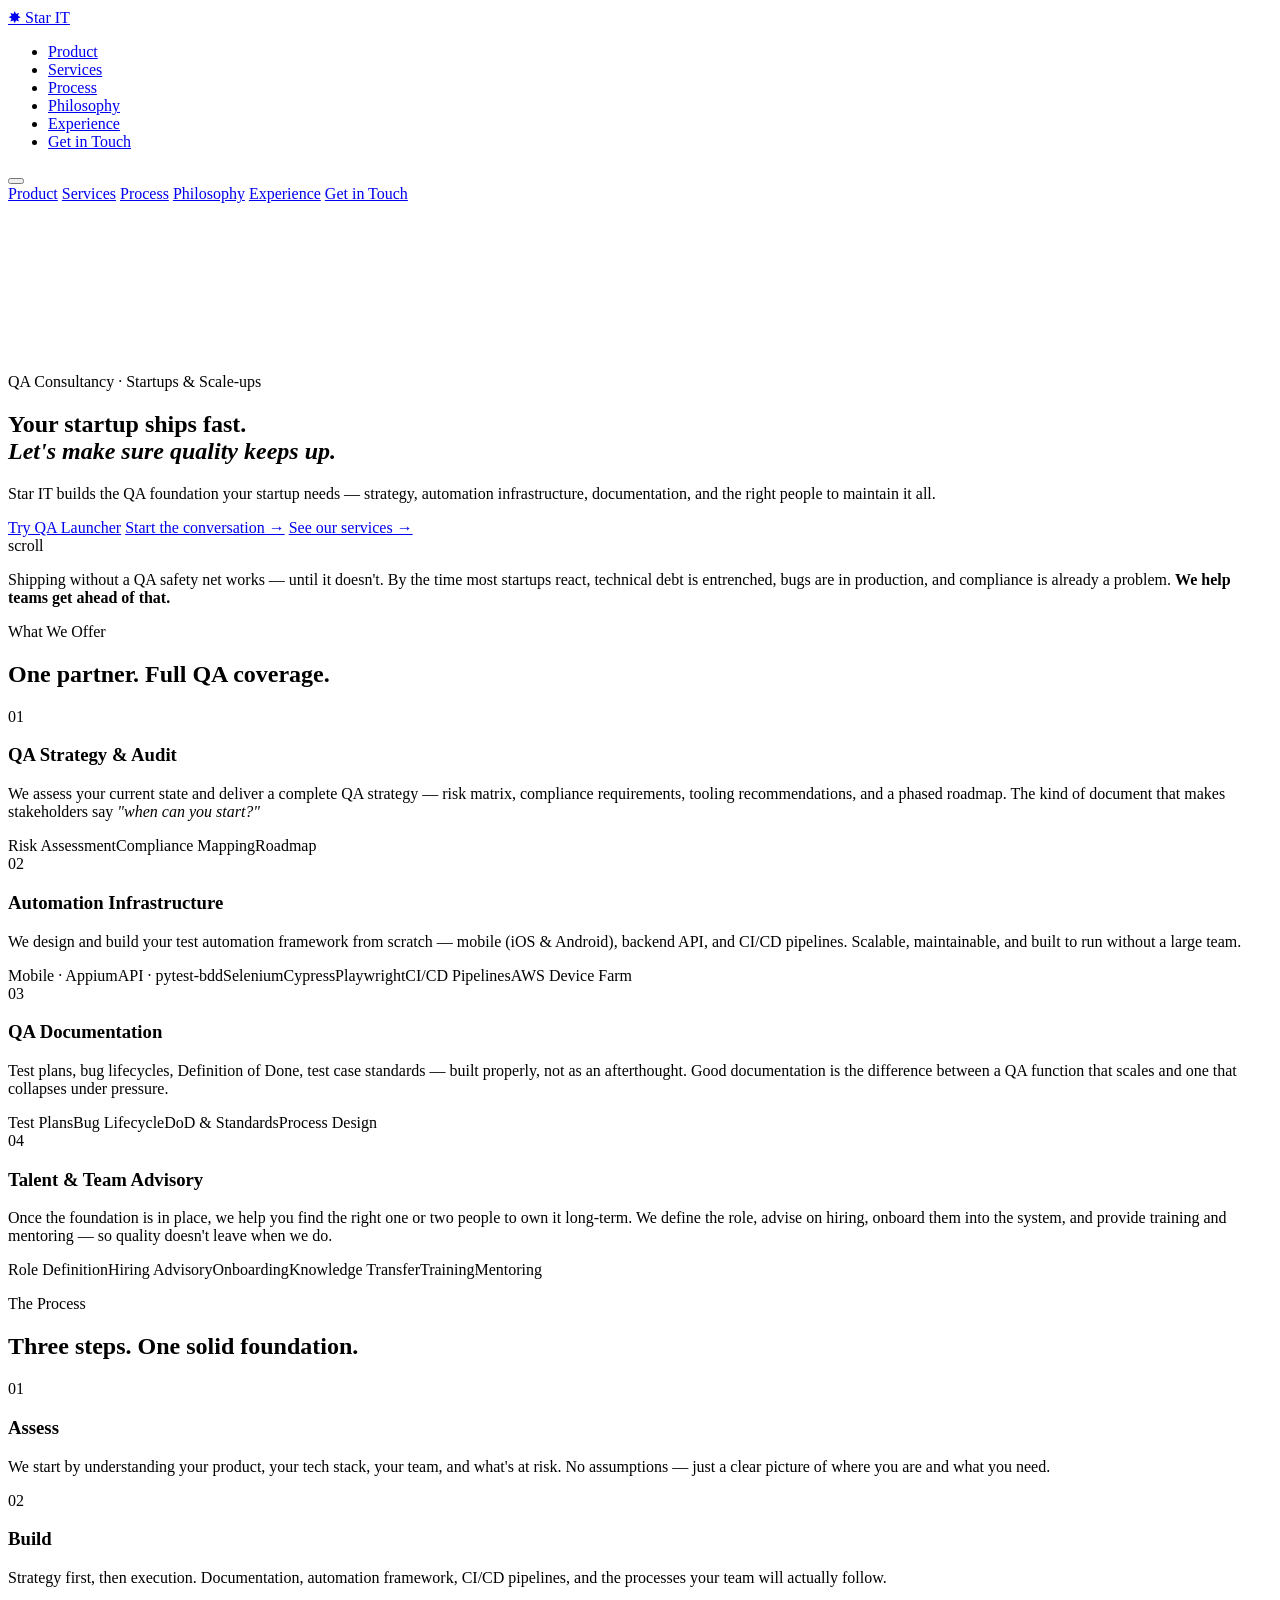
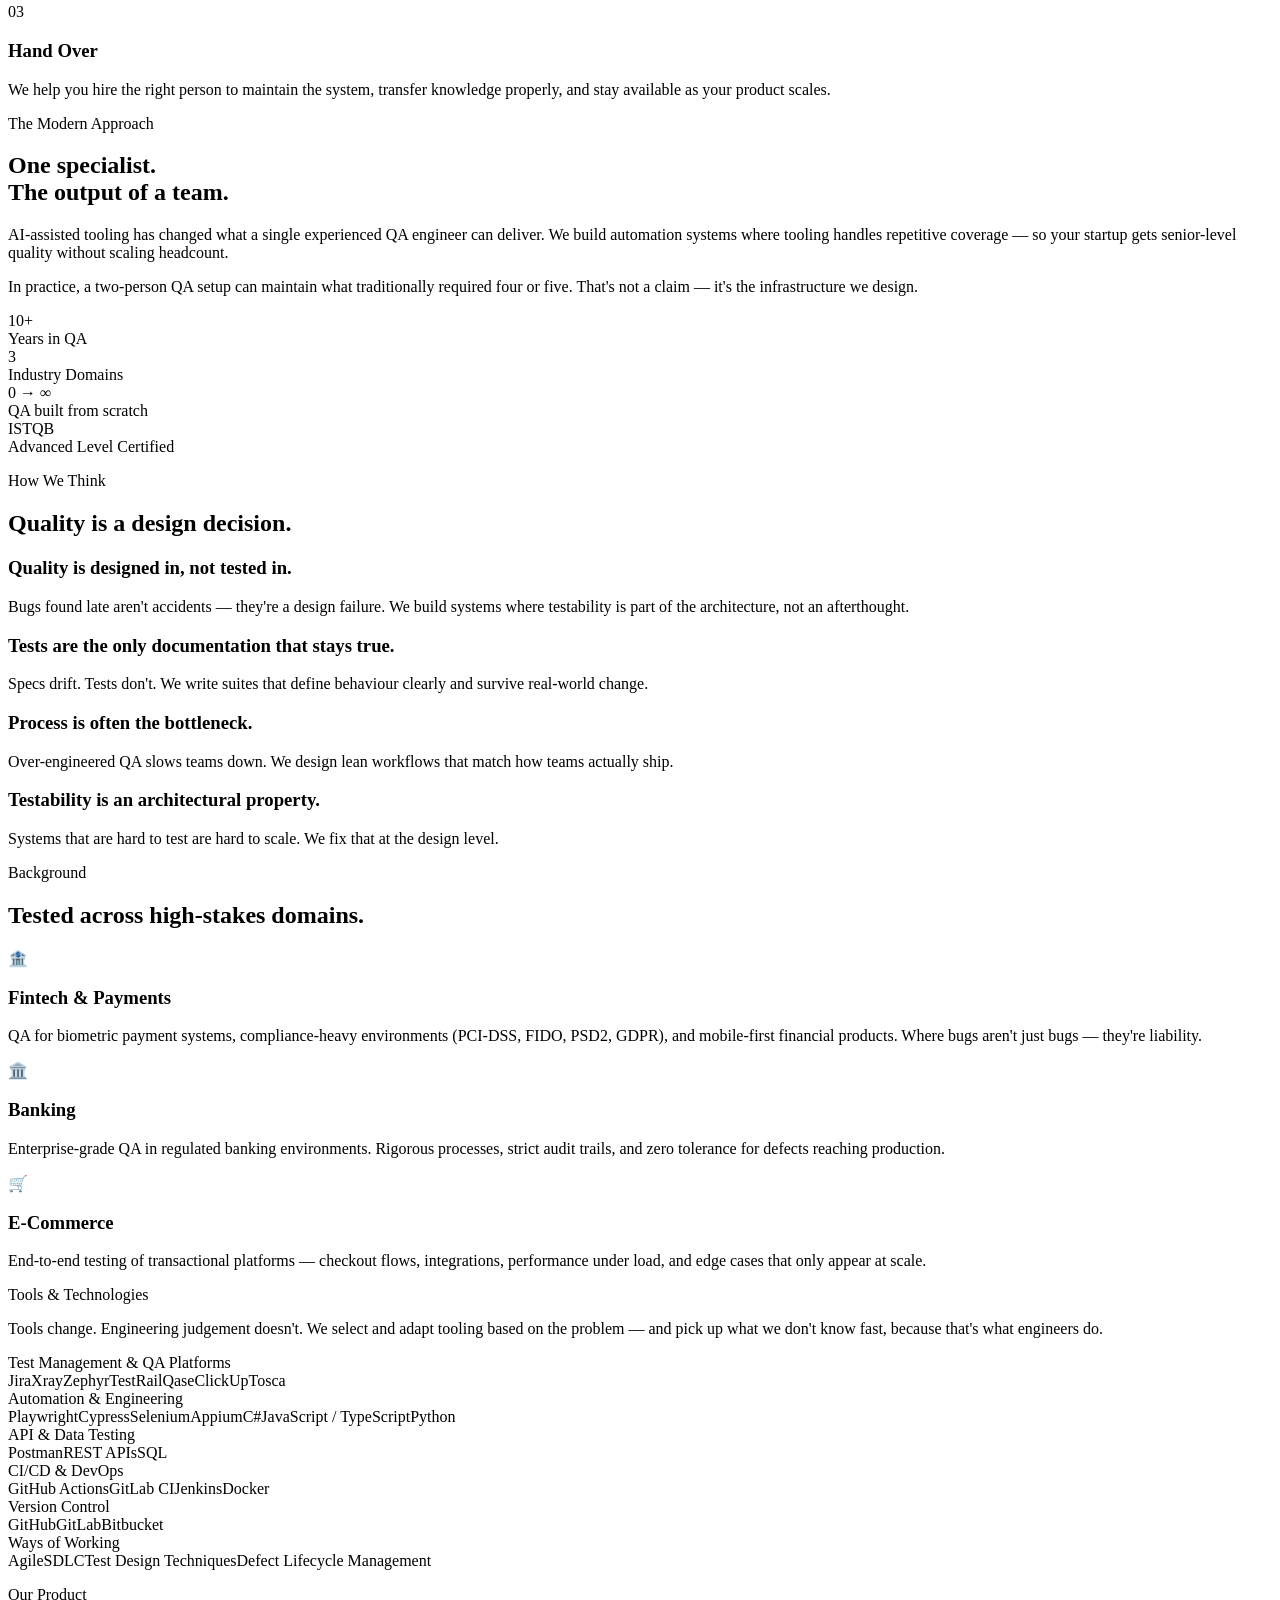
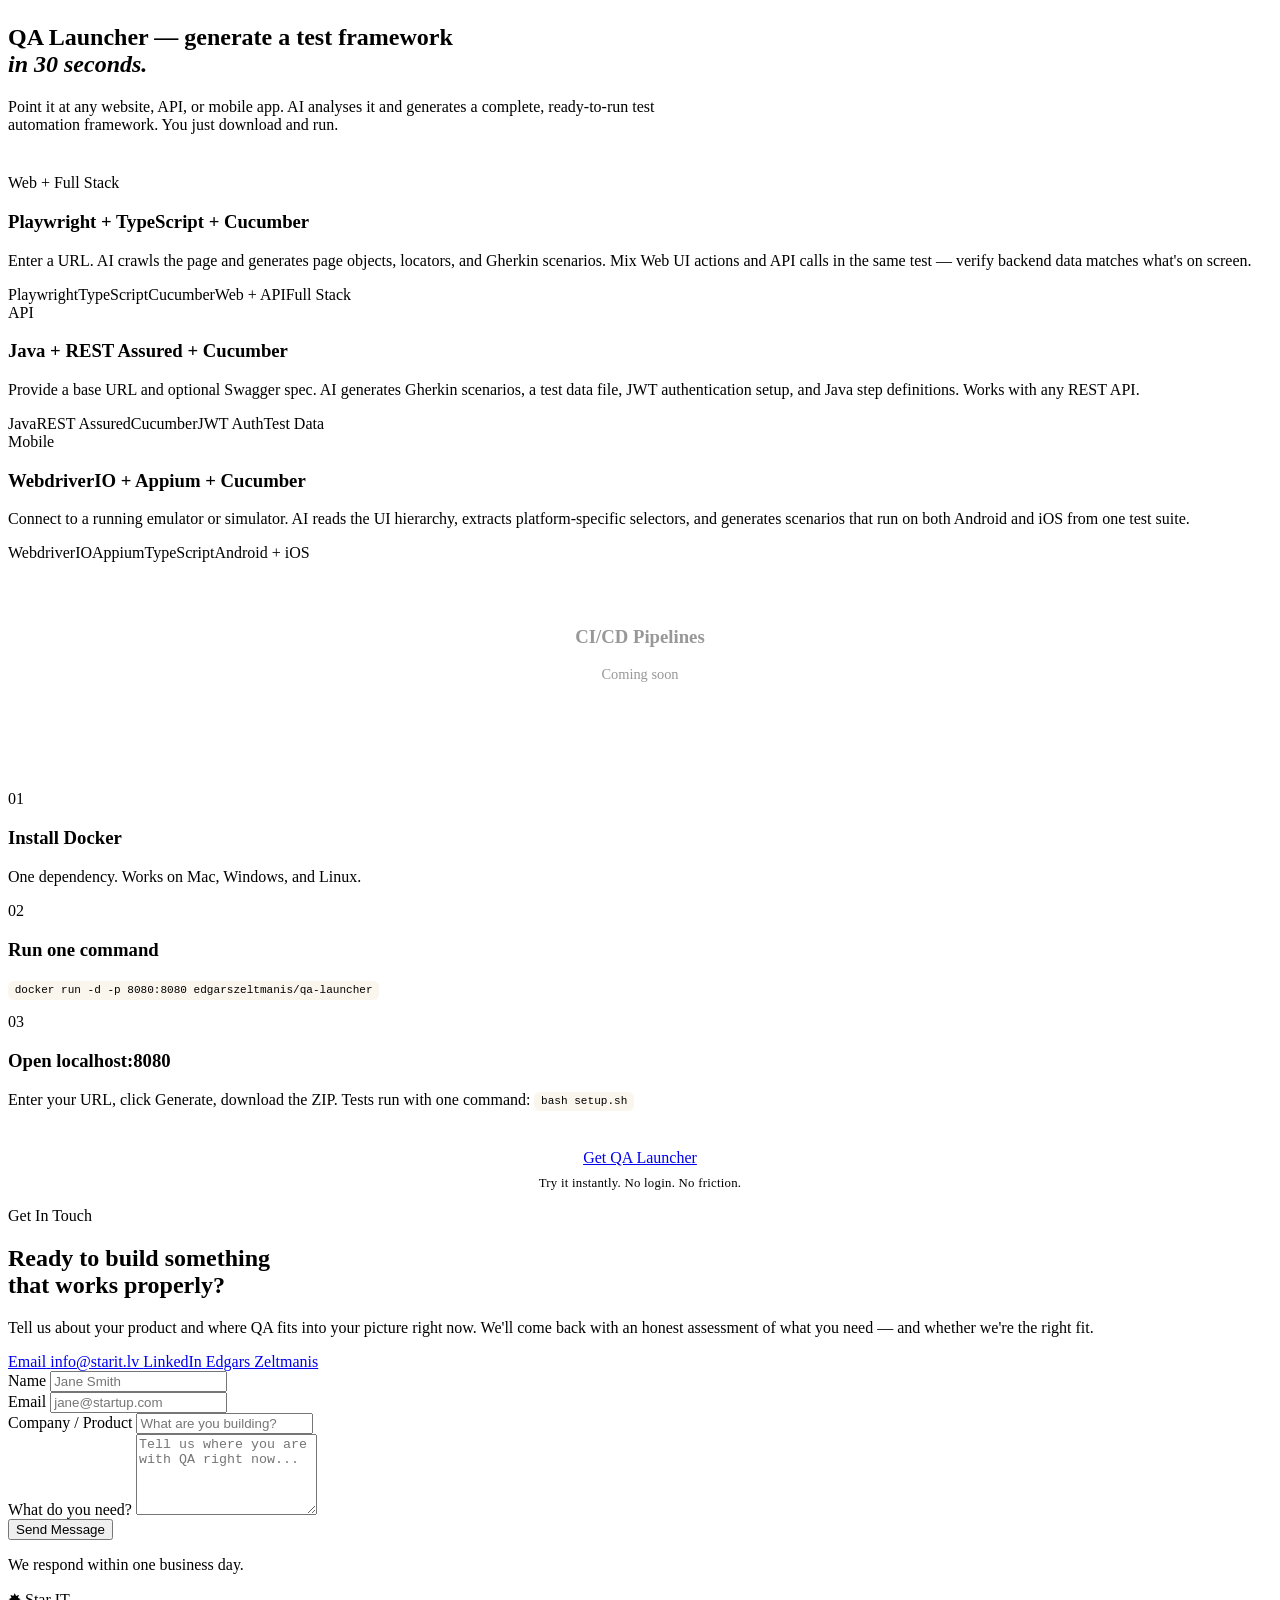
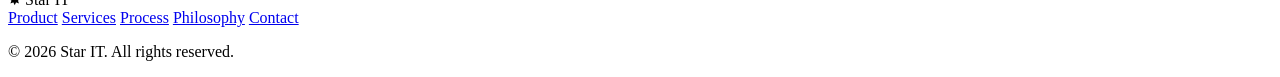
==== StarIt Web/index.html @ e9d4c855 "Revert "Add Google Analytics tracking to main site and launcher page" This reverts commit aff502e1b2" ====
<!DOCTYPE html>
<html lang="en">
<head>
    <meta charset="UTF-8">
    <meta name="viewport" content="width=device-width, initial-scale=1.0">
    <title>Star IT — QA Consultancy for Startups</title>
    <meta name="description" content="Star IT helps startups ship reliable software through expert QA consulting. Bug-free releases, faster cycles, no full-time hire needed.">
    <meta name="robots" content="index, follow">
    <link rel="canonical" href="https://starit.lv/">

    <!-- Open Graph -->
    <meta property="og:title" content="Star IT — QA Consultancy for Startups">
    <meta property="og:description" content="Star IT helps startups ship reliable software through expert QA consulting. Bug-free releases, faster cycles, no full-time hire needed.">
    <meta property="og:url" content="https://starit.lv">
    <meta property="og:type" content="website">
    <meta property="og:site_name" content="Star IT">
    <link rel="stylesheet" href="style.css">
    <link rel="preconnect" href="https://fonts.googleapis.com">
    <link rel="preconnect" href="https://fonts.gstatic.com" crossorigin>
    <link href="https://fonts.googleapis.com/css2?family=Inter:wght@300;400;500;600&family=Playfair+Display:ital,wght@0,600;1,400&display=swap" rel="stylesheet">
</head>
<body>

    <!-- NAV -->
    <nav class="nav" id="nav">
        <div class="nav-inner">
            <a href="#" class="nav-logo"><span class="gold">✸</span> Star IT</a>
            <ul class="nav-links">
                <li><a href="#product">Product</a></li>
                <li><a href="#services">Services</a></li>
                <li><a href="#how">Process</a></li>
                <li><a href="#philosophy">Philosophy</a></li>
                <li><a href="#experience">Experience</a></li>
                <li><a href="#contact" class="nav-cta">Get in Touch</a></li>
            </ul>
            <button class="burger" id="burger" aria-label="Menu">
                <span></span><span></span><span></span>
            </button>
        </div>
        <div class="mobile-menu" id="mobileMenu">
            <a href="#product" class="mobile-link">Product</a>
            <a href="#services" class="mobile-link">Services</a>
            <a href="#how" class="mobile-link">Process</a>
            <a href="#philosophy" class="mobile-link">Philosophy</a>
            <a href="#experience" class="mobile-link">Experience</a>
            <a href="#contact" class="mobile-link mobile-cta">Get in Touch</a>
        </div>
    </nav>

    <!-- HERO -->
    <section class="hero" id="hero">
        <canvas id="starCanvas"></canvas>
        <div class="hero-inner">
            <p class="eyebrow reveal">QA Consultancy · Startups &amp; Scale-ups</p>
            <h1 class="reveal reveal-d1">
                Your startup ships fast.<br>
                <em>Let's make sure quality keeps up.</em>
            </h1>
            <p class="hero-sub reveal reveal-d2">
                Star IT builds the QA foundation your startup needs — strategy, automation infrastructure, documentation, and the right people to maintain it all.
            </p>
            <div class="hero-actions reveal reveal-d3">
                <a href="#product" class="btn-primary">Try QA Launcher</a>
                <a href="#contact" class="btn-text">Start the conversation →</a>
                <a href="#services" class="btn-text">See our services →</a>
            </div>
        </div>
        <div class="scroll-hint">
            <div class="scroll-bar"><div class="scroll-fill"></div></div>
            <span>scroll</span>
        </div>
    </section>

    <!-- PROBLEM BAND -->
    <div class="problem-band">
        <div class="container">
            <p class="reveal">Shipping without a QA safety net works — until it doesn't. By the time most startups react, technical debt is entrenched, bugs are in production, and compliance is already a problem. <strong>We help teams get ahead of that.</strong></p>
        </div>
    </div>

    <!-- SERVICES -->
    <section class="section" id="services">
        <div class="container">
            <p class="eyebrow reveal">What We Offer</p>
            <h2 class="reveal reveal-d1">One partner. Full QA coverage.</h2>
            <div class="cards">

                <div class="card reveal">
                    <span class="card-num">01</span>
                    <h3>QA Strategy &amp; Audit</h3>
                    <p>We assess your current state and deliver a complete QA strategy — risk matrix, compliance requirements, tooling recommendations, and a phased roadmap. The kind of document that makes stakeholders say <em>"when can you start?"</em></p>
                    <div class="tags">
                        <span>Risk Assessment</span><span>Compliance Mapping</span><span>Roadmap</span>
                    </div>
                </div>

                <div class="card reveal reveal-d1">
                    <span class="card-num">02</span>
                    <h3>Automation Infrastructure</h3>
                    <p>We design and build your test automation framework from scratch — mobile (iOS &amp; Android), backend API, and CI/CD pipelines. Scalable, maintainable, and built to run without a large team.</p>
                    <div class="tags">
                        <span>Mobile · Appium</span><span>API · pytest-bdd</span><span>Selenium</span><span>Cypress</span><span>Playwright</span><span>CI/CD Pipelines</span><span>AWS Device Farm</span>
                    </div>
                </div>

                <div class="card reveal reveal-d2">
                    <span class="card-num">03</span>
                    <h3>QA Documentation</h3>
                    <p>Test plans, bug lifecycles, Definition of Done, test case standards — built properly, not as an afterthought. Good documentation is the difference between a QA function that scales and one that collapses under pressure.</p>
                    <div class="tags">
                        <span>Test Plans</span><span>Bug Lifecycle</span><span>DoD &amp; Standards</span><span>Process Design</span>
                    </div>
                </div>

                <div class="card reveal reveal-d3">
                    <span class="card-num">04</span>
                    <h3>Talent &amp; Team Advisory</h3>
                    <p>Once the foundation is in place, we help you find the right one or two people to own it long-term. We define the role, advise on hiring, onboard them into the system, and provide training and mentoring — so quality doesn't leave when we do.</p>
                    <div class="tags">
                        <span>Role Definition</span><span>Hiring Advisory</span><span>Onboarding</span><span>Knowledge Transfer</span><span>Training</span><span>Mentoring</span>
                    </div>
                </div>

            </div>
        </div>
    </section>

    <!-- HOW IT WORKS -->
    <section class="section section-alt" id="how">
        <div class="container">
            <p class="eyebrow reveal">The Process</p>
            <h2 class="reveal reveal-d1">Three steps. One solid foundation.</h2>
            <div class="steps">
                <div class="step reveal">
                    <div class="step-num">01</div>
                    <h3>Assess</h3>
                    <p>We start by understanding your product, your tech stack, your team, and what's at risk. No assumptions — just a clear picture of where you are and what you need.</p>
                </div>
                <div class="step-line"></div>
                <div class="step reveal reveal-d1">
                    <div class="step-num">02</div>
                    <h3>Build</h3>
                    <p>Strategy first, then execution. Documentation, automation framework, CI/CD pipelines, and the processes your team will actually follow.</p>
                </div>
                <div class="step-line"></div>
                <div class="step reveal reveal-d2">
                    <div class="step-num">03</div>
                    <h3>Hand Over</h3>
                    <p>We help you hire the right person to maintain the system, transfer knowledge properly, and stay available as your product scales.</p>
                </div>
            </div>
        </div>
    </section>

    <!-- EFFICIENCY -->
    <section class="section" id="efficiency">
        <div class="container">
            <div class="two-col">
                <div class="col-text">
                    <p class="eyebrow reveal">The Modern Approach</p>
                    <h2 class="reveal reveal-d1">One specialist.<br>The output of a team.</h2>
                    <p class="reveal reveal-d2">AI-assisted tooling has changed what a single experienced QA engineer can deliver. We build automation systems where tooling handles repetitive coverage — so your startup gets senior-level quality without scaling headcount.</p>
                    <p class="reveal reveal-d3">In practice, a two-person QA setup can maintain what traditionally required four or five. That's not a claim — it's the infrastructure we design.</p>
                </div>
                <div class="stats reveal reveal-d1">
                    <div class="stat">
                        <div class="stat-val">10+</div>
                        <div class="stat-lbl">Years in QA</div>
                    </div>
                    <div class="stat">
                        <div class="stat-val">3</div>
                        <div class="stat-lbl">Industry Domains</div>
                    </div>
                    <div class="stat">
                        <div class="stat-val">0 → ∞</div>
                        <div class="stat-lbl">QA built from scratch</div>
                    </div>
                    <div class="stat">
                        <div class="stat-val">ISTQB</div>
                        <div class="stat-lbl">Advanced Level Certified</div>
                    </div>
                </div>
            </div>
        </div>
    </section>

    <!-- PHILOSOPHY -->
    <section class="section section-alt" id="philosophy">
        <div class="container">
            <p class="eyebrow reveal">How We Think</p>
            <h2 class="reveal reveal-d1">Quality is a design decision.</h2>
            <div class="phil-grid">
                <div class="phil-item reveal">
                    <div class="phil-bar"></div>
                    <h3>Quality is designed in, not tested in.</h3>
                    <p>Bugs found late aren't accidents — they're a design failure. We build systems where testability is part of the architecture, not an afterthought.</p>
                </div>
                <div class="phil-item reveal reveal-d1">
                    <div class="phil-bar"></div>
                    <h3>Tests are the only documentation that stays true.</h3>
                    <p>Specs drift. Tests don't. We write suites that define behaviour clearly and survive real-world change.</p>
                </div>
                <div class="phil-item reveal reveal-d2">
                    <div class="phil-bar"></div>
                    <h3>Process is often the bottleneck.</h3>
                    <p>Over-engineered QA slows teams down. We design lean workflows that match how teams actually ship.</p>
                </div>
                <div class="phil-item reveal reveal-d3">
                    <div class="phil-bar"></div>
                    <h3>Testability is an architectural property.</h3>
                    <p>Systems that are hard to test are hard to scale. We fix that at the design level.</p>
                </div>
            </div>
        </div>
    </section>

    <!-- EXPERIENCE -->
    <section class="section" id="experience">
        <div class="container">
            <p class="eyebrow reveal">Background</p>
            <h2 class="reveal reveal-d1">Tested across high-stakes domains.</h2>
            <div class="exp-row">
                <div class="exp-item reveal">
                    <div class="exp-icon">🏦</div>
                    <h3>Fintech &amp; Payments</h3>
                    <p>QA for biometric payment systems, compliance-heavy environments (PCI-DSS, FIDO, PSD2, GDPR), and mobile-first financial products. Where bugs aren't just bugs — they're liability.</p>
                </div>
                <div class="exp-div"></div>
                <div class="exp-item reveal reveal-d1">
                    <div class="exp-icon">🏛️</div>
                    <h3>Banking</h3>
                    <p>Enterprise-grade QA in regulated banking environments. Rigorous processes, strict audit trails, and zero tolerance for defects reaching production.</p>
                </div>
                <div class="exp-div"></div>
                <div class="exp-item reveal reveal-d2">
                    <div class="exp-icon">🛒</div>
                    <h3>E-Commerce</h3>
                    <p>End-to-end testing of transactional platforms — checkout flows, integrations, performance under load, and edge cases that only appear at scale.</p>
                </div>
            </div>

            <div class="tech-block reveal">
                <p class="tech-label">Tools &amp; Technologies</p>
                <p class="tech-note">Tools change. Engineering judgement doesn't. We select and adapt tooling based on the problem — and pick up what we don't know fast, because that's what engineers do.</p>
                <div class="tech-categories">
                    <div class="tech-cat">
                        <span class="tech-cat-label">Test Management &amp; QA Platforms</span>
                        <div class="tech-tags">
                            <span>Jira</span><span>Xray</span><span>Zephyr</span><span>TestRail</span><span>Qase</span><span>ClickUp</span><span>Tosca</span>
                        </div>
                    </div>
                    <div class="tech-cat">
                        <span class="tech-cat-label">Automation &amp; Engineering</span>
                        <div class="tech-tags">
                            <span>Playwright</span><span>Cypress</span><span>Selenium</span><span>Appium</span><span>C#</span><span>JavaScript / TypeScript</span><span>Python</span>
                        </div>
                    </div>
                    <div class="tech-cat">
                        <span class="tech-cat-label">API &amp; Data Testing</span>
                        <div class="tech-tags">
                            <span>Postman</span><span>REST APIs</span><span>SQL</span>
                        </div>
                    </div>
                    <div class="tech-cat">
                        <span class="tech-cat-label">CI/CD &amp; DevOps</span>
                        <div class="tech-tags">
                            <span>GitHub Actions</span><span>GitLab CI</span><span>Jenkins</span><span>Docker</span>
                        </div>
                    </div>
                    <div class="tech-cat">
                        <span class="tech-cat-label">Version Control</span>
                        <div class="tech-tags">
                            <span>GitHub</span><span>GitLab</span><span>Bitbucket</span>
                        </div>
                    </div>
                    <div class="tech-cat">
                        <span class="tech-cat-label">Ways of Working</span>
                        <div class="tech-tags">
                            <span>Agile</span><span>SDLC</span><span>Test Design Techniques</span><span>Defect Lifecycle Management</span>
                        </div>
                    </div>
                </div>
            </div>
        </div>
    </section>

    <!-- PRODUCT -->
    <section class="section" id="product">
        <div class="container">
            <p class="eyebrow reveal">Our Product</p>
            <h2 class="reveal reveal-d1">QA Launcher — generate a test framework<br><em>in 30 seconds.</em></h2>
            <p class="hero-sub reveal reveal-d2" style="max-width:680px;margin-bottom:2.5rem">
                Point it at any website, API, or mobile app. AI analyses it and generates a complete, ready-to-run test automation framework. You just download and run.
            </p>

            <div class="cards">
                <div class="card reveal">
                    <span class="card-num">Web + Full Stack</span>
                    <h3>Playwright + TypeScript + Cucumber</h3>
                    <p>Enter a URL. AI crawls the page and generates page objects, locators, and Gherkin scenarios. Mix Web UI actions and API calls in the same test — verify backend data matches what's on screen.</p>
                    <div class="tags">
                        <span>Playwright</span><span>TypeScript</span><span>Cucumber</span><span>Web + API</span><span>Full Stack</span>
                    </div>
                </div>

                <div class="card reveal reveal-d1">
                    <span class="card-num">API</span>
                    <h3>Java + REST Assured + Cucumber</h3>
                    <p>Provide a base URL and optional Swagger spec. AI generates Gherkin scenarios, a test data file, JWT authentication setup, and Java step definitions. Works with any REST API.</p>
                    <div class="tags">
                        <span>Java</span><span>REST Assured</span><span>Cucumber</span><span>JWT Auth</span><span>Test Data</span>
                    </div>
                </div>

                <div class="card reveal reveal-d2">
                    <span class="card-num">Mobile</span>
                    <h3>WebdriverIO + Appium + Cucumber</h3>
                    <p>Connect to a running emulator or simulator. AI reads the UI hierarchy, extracts platform-specific selectors, and generates scenarios that run on both Android and iOS from one test suite.</p>
                    <div class="tags">
                        <span>WebdriverIO</span><span>Appium</span><span>TypeScript</span><span>Android + iOS</span>
                    </div>
                </div>

                <div class="card reveal reveal-d3" style="opacity:0.4;display:flex;align-items:center;justify-content:center;min-height:180px">
                    <div style="text-align:center">
                        <h3>CI/CD Pipelines</h3>
                        <p style="color:var(--muted);font-size:0.9em;margin-top:0.5rem">Coming soon</p>
                    </div>
                </div>
            </div>

            <div class="steps" style="margin-top:3rem">
                <div class="step reveal">
                    <div class="step-num">01</div>
                    <h3>Install Docker</h3>
                    <p>One dependency. Works on Mac, Windows, and Linux.</p>
                </div>
                <div class="step-line"></div>
                <div class="step reveal reveal-d1">
                    <div class="step-num">02</div>
                    <h3>Run one command</h3>
                    <p><code style="background:rgba(201,168,76,0.1);padding:0.3em 0.6em;border-radius:6px;font-size:0.85em">docker run -d -p 8080:8080 edgarszeltmanis/qa-launcher</code></p>
                </div>
                <div class="step-line"></div>
                <div class="step reveal reveal-d2">
                    <div class="step-num">03</div>
                    <h3>Open localhost:8080</h3>
                    <p>Enter your URL, click Generate, download the ZIP. Tests run with one command: <code style="background:rgba(201,168,76,0.1);padding:0.3em 0.6em;border-radius:6px;font-size:0.85em">bash setup.sh</code></p>
                </div>
            </div>

            <div class="reveal" style="text-align:center;margin-top:2.5rem">
                <a href="launcher.html" class="btn-primary">Get QA Launcher</a>
                <p style="margin-top:0.6rem;font-size:0.8rem;color:var(--muted);letter-spacing:0.02em">Try it instantly. No login. No friction.</p>
            </div>
        </div>
    </section>

    <!-- CONTACT -->
    <section class="section section-alt" id="contact">
        <div class="container">
            <div class="two-col">
                <div class="col-text">
                    <p class="eyebrow reveal">Get In Touch</p>
                    <h2 class="reveal reveal-d1">Ready to build something<br>that works properly?</h2>
                    <p class="reveal reveal-d2">Tell us about your product and where QA fits into your picture right now. We'll come back with an honest assessment of what you need — and whether we're the right fit.</p>
                    <div class="contact-links reveal reveal-d3">
                        <a href="mailto:info@starit.lv" class="contact-link">
                            <span class="cl-label">Email</span>
                            <span class="cl-val">info@starit.lv</span>
                        </a>
                        <a href="https://www.linkedin.com/in/edgars-zeltmanis-9a613527/" target="_blank" class="contact-link">
                            <span class="cl-label">LinkedIn</span>
                            <span class="cl-val">Edgars Zeltmanis</span>
                        </a>
                    </div>
                </div>
                <div class="form-wrap reveal reveal-d1">
                    <form action="https://formspree.io/f/mjgpwlbe" method="POST">
                    <div class="form-row">
                        <div class="fg">
                            <label for="name">Name</label>
                            <input type="text" id="name" name="name" placeholder="Jane Smith" required>
                        </div>
                        <div class="fg">
                            <label for="email">Email</label>
                            <input type="email" id="email" name="email" placeholder="jane@startup.com" required>
                        </div>
                    </div>
                    <div class="fg">
                        <label for="company">Company / Product</label>
                        <input type="text" id="company" name="company" placeholder="What are you building?">
                    </div>
                    <div class="fg">
                        <label for="message">What do you need?</label>
                        <textarea id="message" name="message" rows="5" placeholder="Tell us where you are with QA right now..."></textarea>
                    </div>
                    <button type="submit" class="btn-primary">Send Message</button>
                    <p class="form-note">We respond within one business day.</p>
                    </form>
                </div>
            </div>
        </div>
    </section>

    <!-- FOOTER -->
    <footer class="footer">
        <div class="container">
            <div class="footer-inner">
                <div class="footer-logo"><span class="gold">✸</span> Star IT</div>
                <nav class="footer-nav">
                    <a href="#product">Product</a>
                    <a href="#services">Services</a>
                    <a href="#how">Process</a>
                    <a href="#philosophy">Philosophy</a>
                    <a href="#contact">Contact</a>
                </nav>
                <p class="footer-copy">© 2026 Star IT. All rights reserved.</p>
            </div>
        </div>
    </footer>

    <script src="script.js"></script>
</body>
</html>
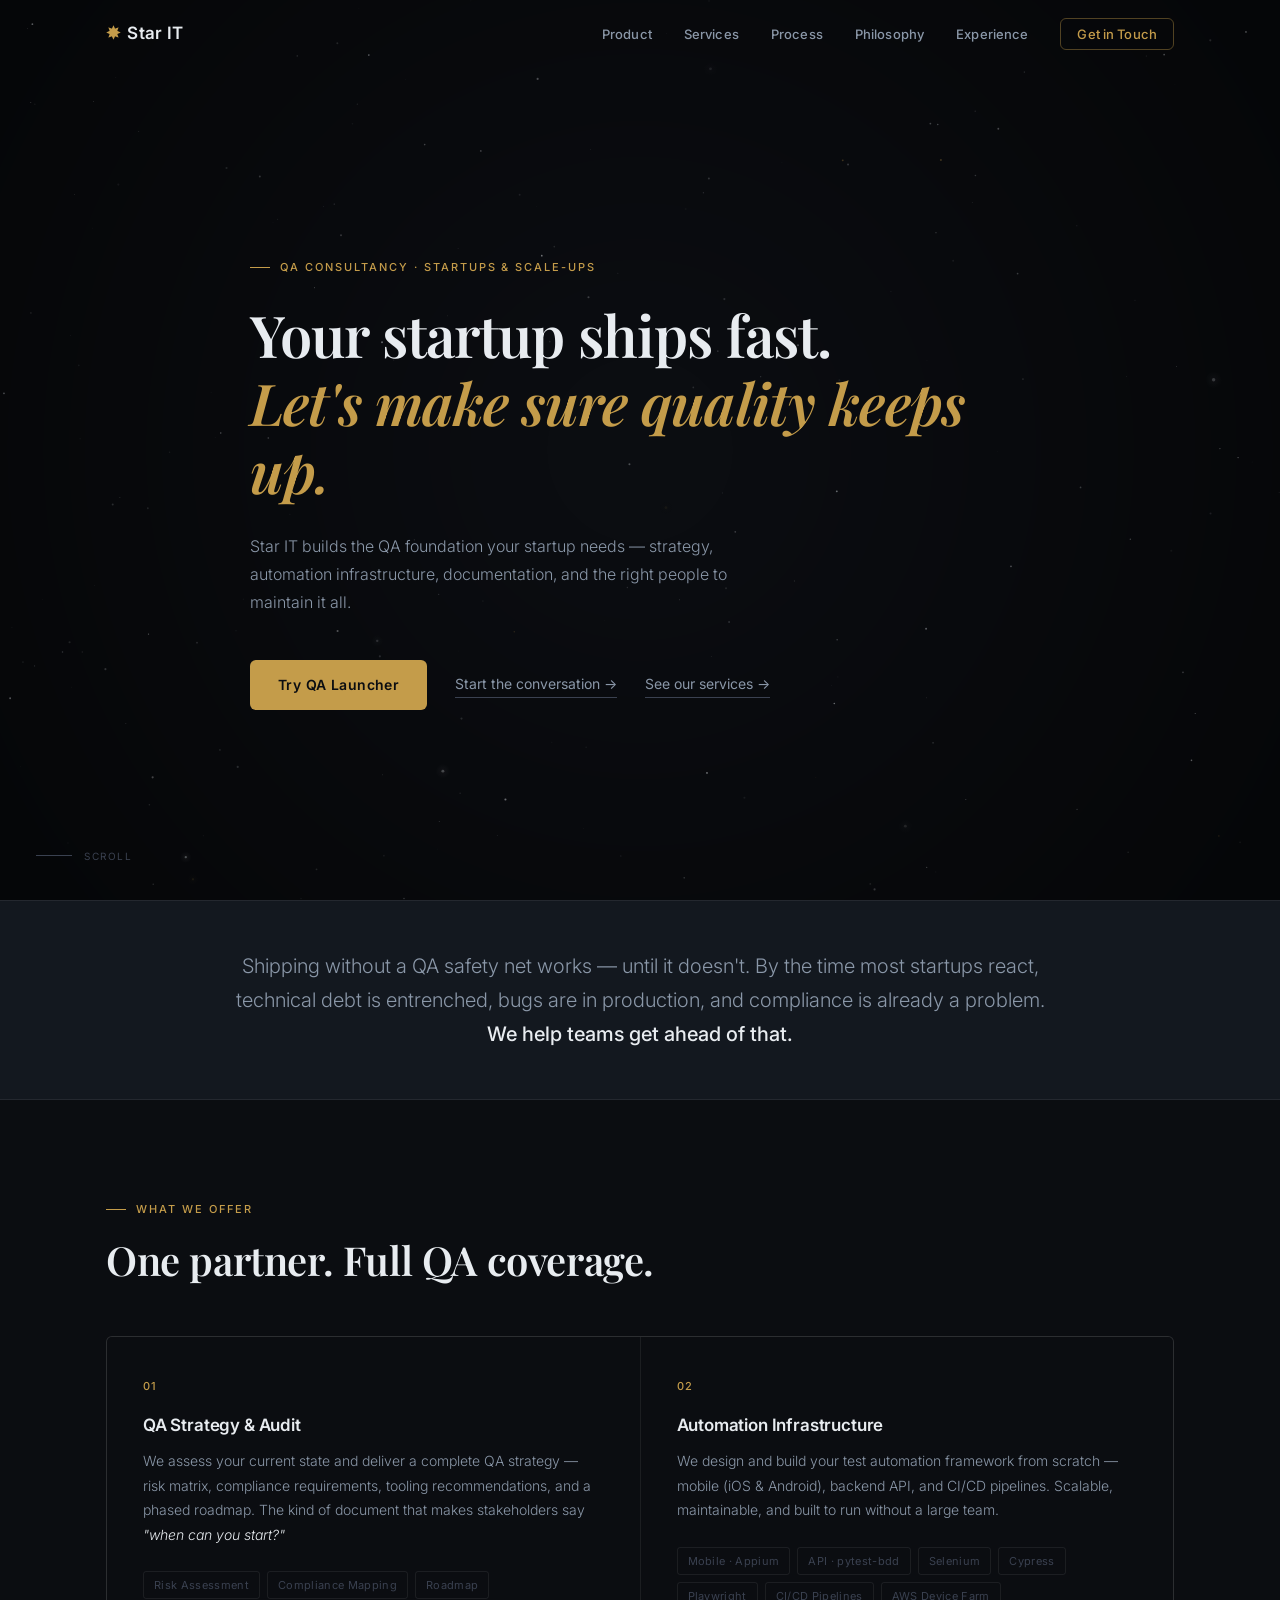
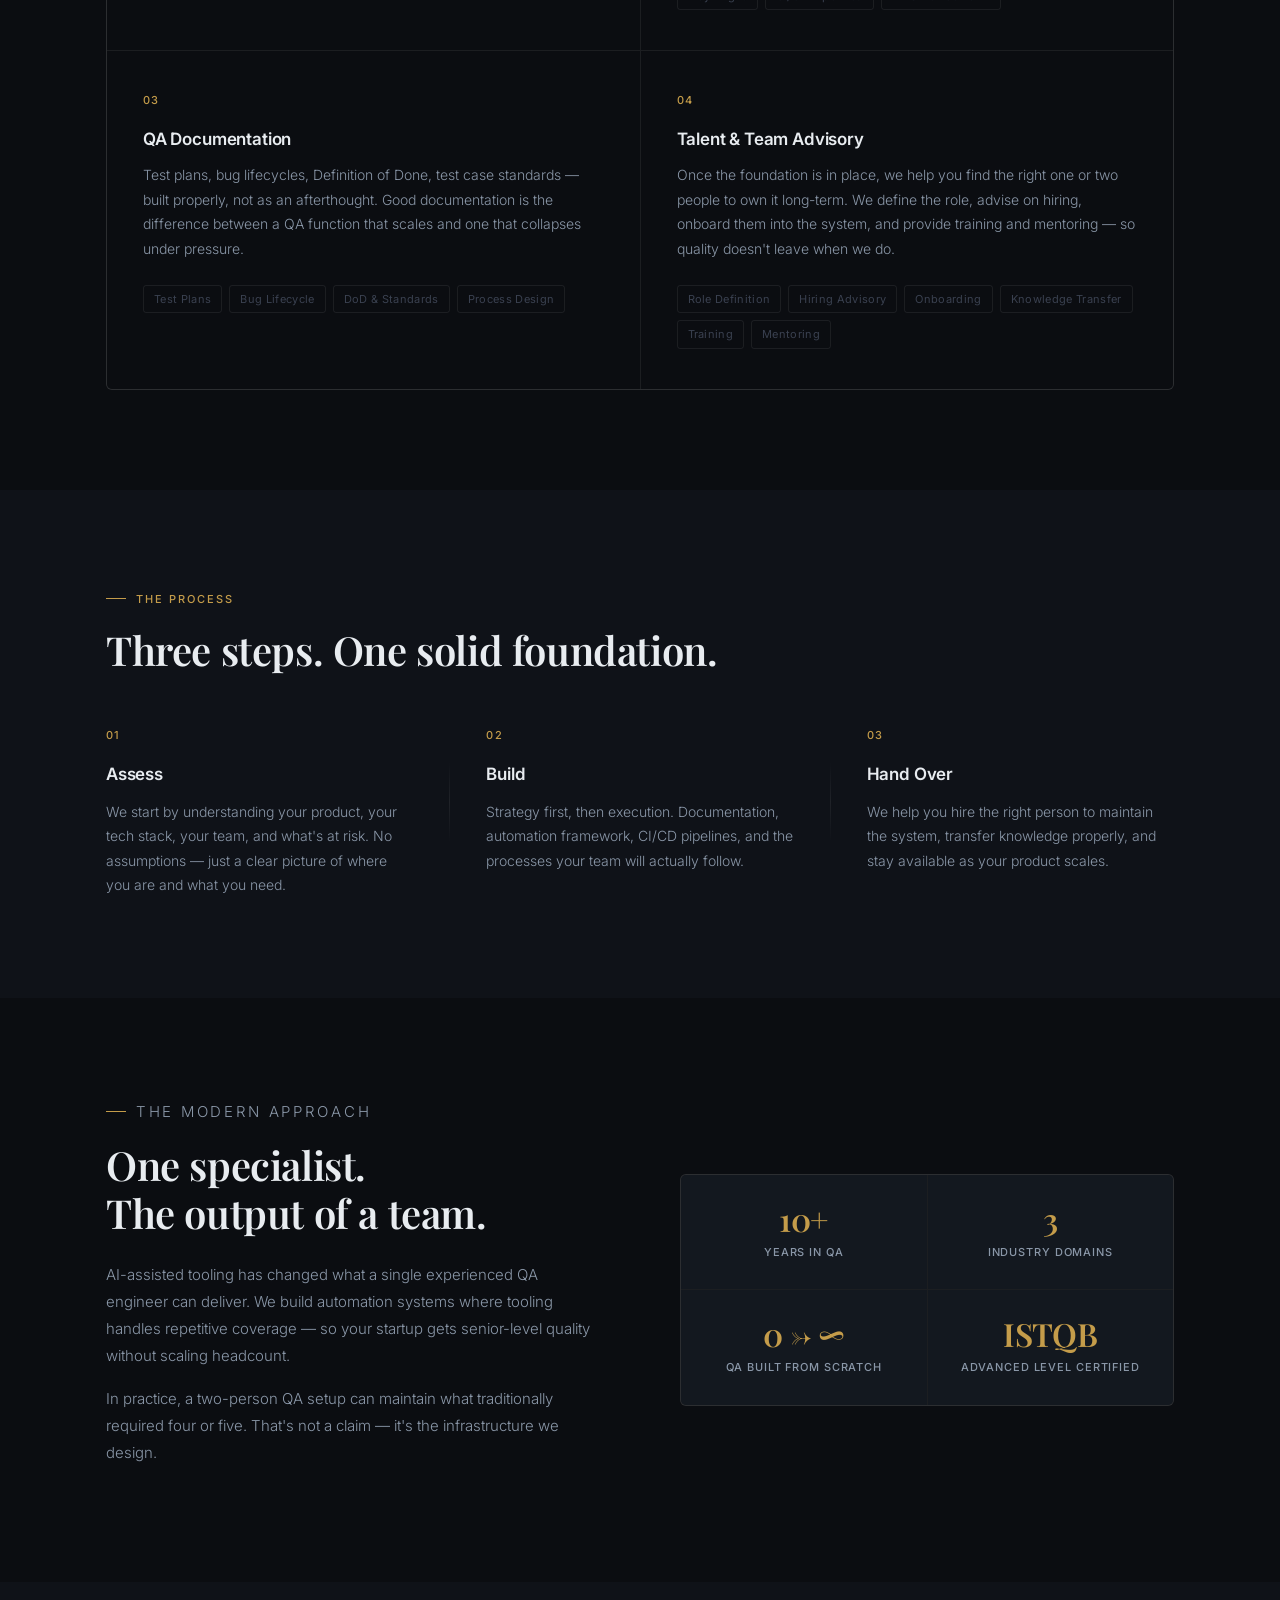
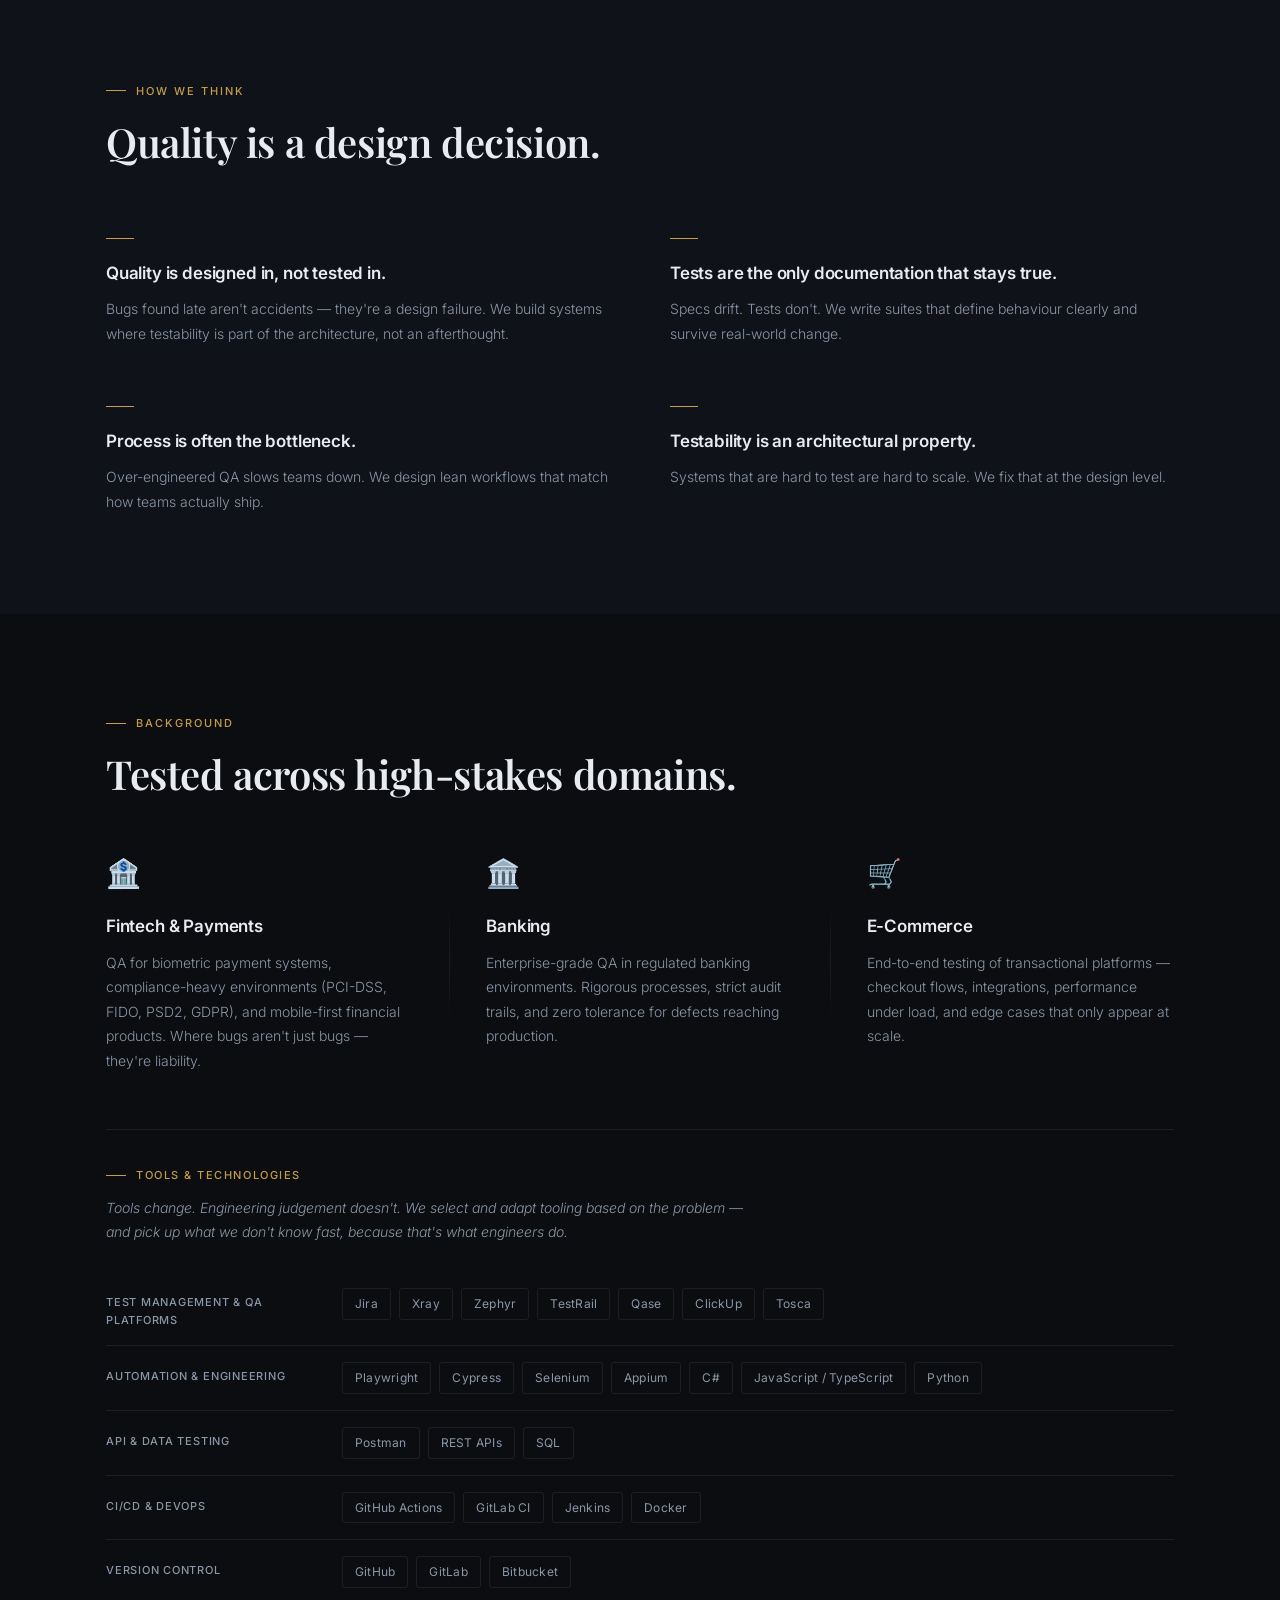
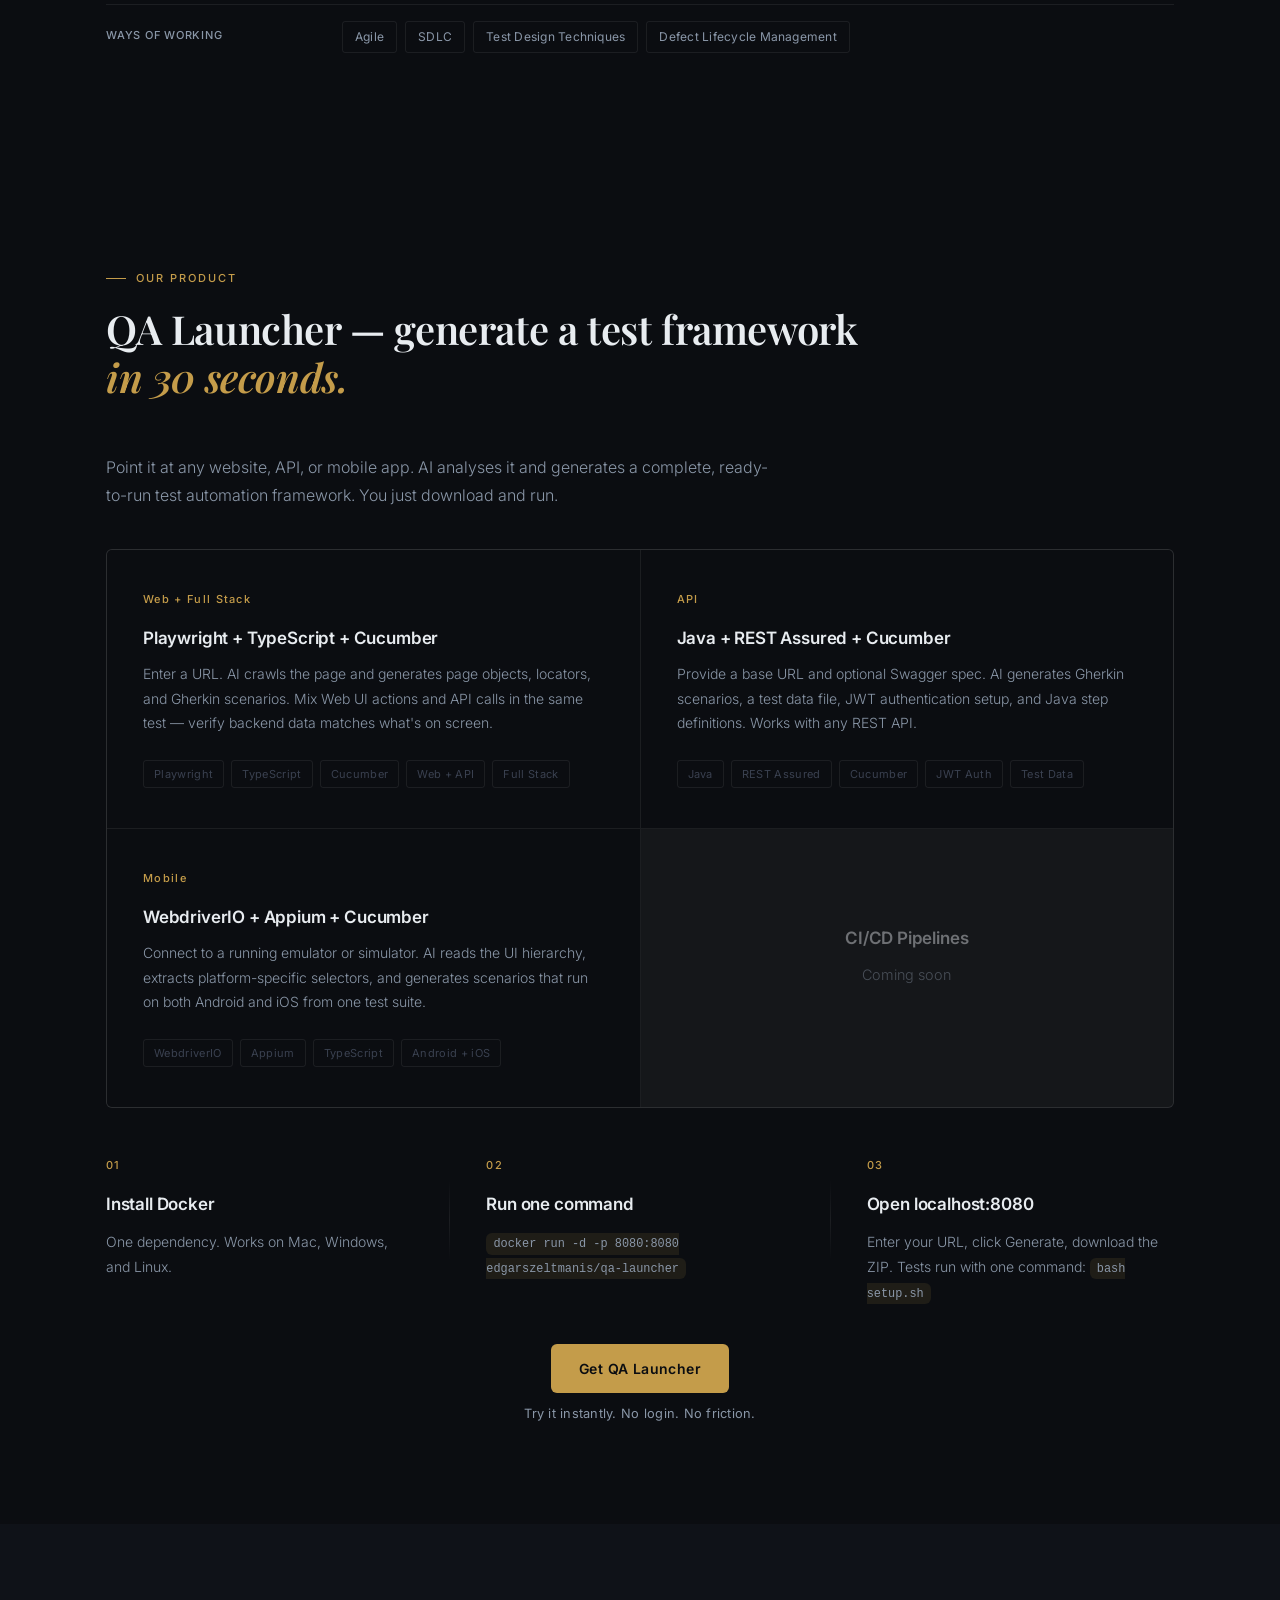
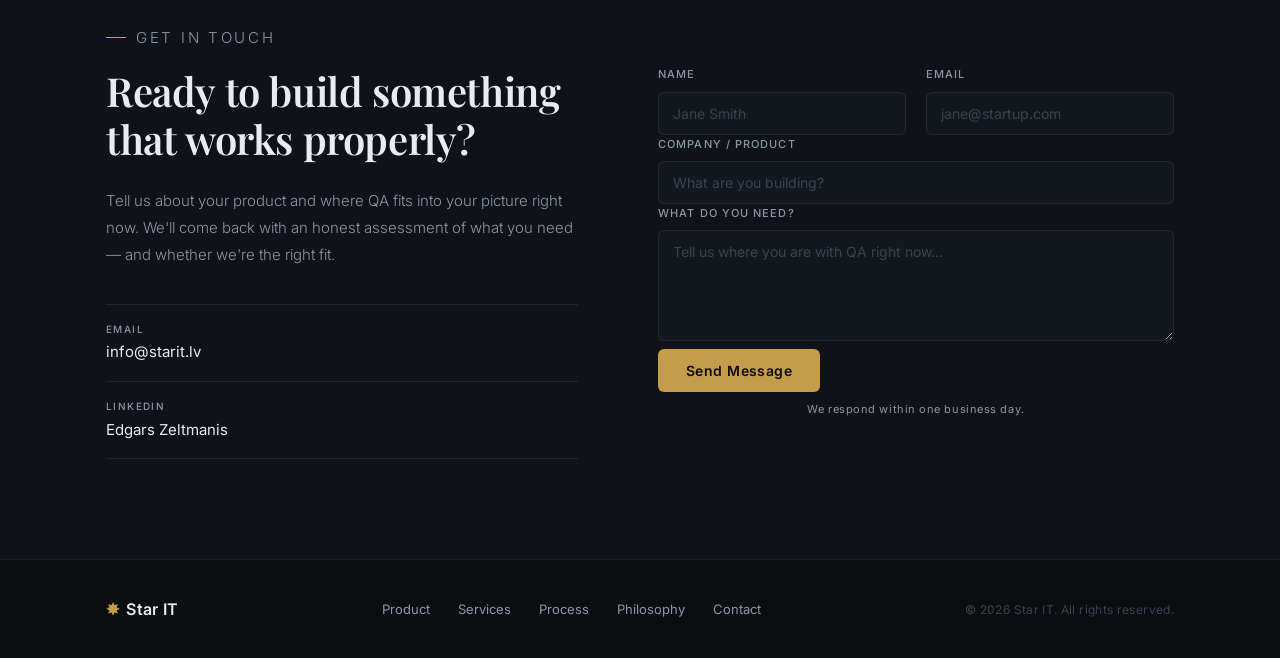
==== commit c2690317: "Add Google Analytics tracking (G-NXXK1H1ZTT) Co-Authored-By: Claude Opus 4.6 (1M context) <noreply@a" ====
--- a/StarIt Web/index.html
+++ b/StarIt Web/index.html
@@ -3,6 +3,14 @@
 <head>
     <meta charset="UTF-8">
     <meta name="viewport" content="width=device-width, initial-scale=1.0">
+    <!-- Google tag (gtag.js) -->
+    <script async src="https://www.googletagmanager.com/gtag/js?id=G-NXXK1H1ZTT"></script>
+    <script>
+      window.dataLayer = window.dataLayer || [];
+      function gtag(){dataLayer.push(arguments);}
+      gtag('js', new Date());
+      gtag('config', 'G-NXXK1H1ZTT');
+    </script>
     <title>Star IT — QA Consultancy for Startups</title>
     <meta name="description" content="Star IT helps startups ship reliable software through expert QA consulting. Bug-free releases, faster cycles, no full-time hire needed.">
     <meta name="robots" content="index, follow">
--- a/StarIt Web/style.css
+++ b/StarIt Web/style.css
@@ -0,0 +1,667 @@
+/* ===================================
+   STAR IT — style.css
+   Dark · Refined · Professional
+=================================== */
+
+:root {
+    --bg:        #0b0d11;
+    --bg-alt:    #0f1218;
+    --surface:   #13181f;
+    --border:    rgba(255, 255, 255, 0.07);
+    --border-h:  rgba(196, 156, 74, 0.3);
+
+    --gold:      #c49c4a;
+    --gold-dim:  rgba(196, 156, 74, 0.12);
+    --gold-glow: rgba(196, 156, 74, 0.25);
+
+    --white:     #e8ecf0;
+    --muted:     #8a97a8;
+    --subtle:    #3a4150;
+
+    --font-body:    'Inter', sans-serif;
+    --font-display: 'Playfair Display', Georgia, serif;
+
+    --max-w:  1140px;
+    --nav-h:  68px;
+    --radius: 6px;
+}
+
+/* ── Reset ──────────────────────────── */
+*, *::before, *::after { margin: 0; padding: 0; box-sizing: border-box; }
+html { scroll-behavior: smooth; }
+body {
+    background: var(--bg);
+    color: var(--white);
+    font-family: var(--font-body);
+    font-weight: 400;
+    font-size: 16px;
+    line-height: 1.65;
+    overflow-x: hidden;
+}
+a { color: inherit; text-decoration: none; }
+ul { list-style: none; }
+
+/* ── Scrollbar ──────────────────────── */
+::-webkit-scrollbar { width: 5px; }
+::-webkit-scrollbar-track { background: var(--bg); }
+::-webkit-scrollbar-thumb { background: var(--gold); border-radius: 3px; }
+
+/* ── Utilities ──────────────────────── */
+.container { max-width: var(--max-w); margin: 0 auto; padding: 0 36px; }
+.gold { color: var(--gold); }
+
+.eyebrow {
+    font-family: var(--font-body);
+    font-size: 11px;
+    font-weight: 500;
+    letter-spacing: 0.18em;
+    text-transform: uppercase;
+    color: var(--gold);
+    margin-bottom: 18px;
+    display: flex;
+    align-items: center;
+    gap: 10px;
+}
+.eyebrow::before {
+    content: '';
+    display: inline-block;
+    width: 20px;
+    height: 1px;
+    background: var(--gold);
+    flex-shrink: 0;
+}
+
+h2 {
+    font-family: var(--font-display);
+    font-size: clamp(26px, 3.2vw, 40px);
+    font-weight: 600;
+    line-height: 1.2;
+    letter-spacing: -0.01em;
+    color: var(--white);
+    margin-bottom: 52px;
+}
+h2 em {
+    font-style: italic;
+    color: var(--gold);
+}
+h3 {
+    font-family: var(--font-body);
+    font-size: 17px;
+    font-weight: 600;
+    color: var(--white);
+    margin-bottom: 10px;
+    letter-spacing: -0.01em;
+}
+
+/* ── Reveal ─────────────────────────── */
+.reveal {
+    opacity: 0;
+    transform: translateY(20px);
+    transition: opacity 0.65s ease, transform 0.65s ease;
+}
+.reveal.visible { opacity: 1; transform: translateY(0); }
+.reveal-d1 { transition-delay: 0.1s; }
+.reveal-d2 { transition-delay: 0.2s; }
+.reveal-d3 { transition-delay: 0.3s; }
+
+/* ── Buttons ────────────────────────── */
+.btn-primary {
+    display: inline-block;
+    background: var(--gold);
+    color: var(--bg);
+    font-family: var(--font-body);
+    font-size: 14px;
+    font-weight: 600;
+    letter-spacing: 0.03em;
+    padding: 13px 28px;
+    border-radius: var(--radius);
+    border: none;
+    cursor: pointer;
+    transition: background 0.2s, box-shadow 0.2s, transform 0.2s;
+}
+.btn-primary:hover {
+    background: #d4ae62;
+    box-shadow: 0 6px 24px var(--gold-glow);
+    transform: translateY(-1px);
+}
+.btn-text {
+    font-size: 14px;
+    color: var(--muted);
+    border-bottom: 1px solid var(--subtle);
+    padding-bottom: 2px;
+    transition: color 0.2s, border-color 0.2s;
+}
+.btn-text:hover { color: var(--gold); border-color: var(--gold); }
+
+/* ── Sections ───────────────────────── */
+.section { padding: 100px 0; }
+.section-alt { background: var(--bg-alt); }
+
+/* ── NAV ────────────────────────────── */
+.nav {
+    position: fixed;
+    top: 0; left: 0; right: 0;
+    height: var(--nav-h);
+    z-index: 100;
+    transition: background 0.3s, border-color 0.3s;
+    border-bottom: 1px solid transparent;
+}
+.nav.scrolled {
+    background: rgba(11, 13, 17, 0.94);
+    backdrop-filter: blur(12px);
+    border-color: var(--border);
+}
+.nav-inner {
+    max-width: var(--max-w);
+    margin: 0 auto;
+    padding: 0 36px;
+    height: 100%;
+    display: flex;
+    align-items: center;
+    justify-content: space-between;
+}
+.nav-logo {
+    font-family: var(--font-body);
+    font-size: 17px;
+    font-weight: 600;
+    letter-spacing: 0.02em;
+    display: flex;
+    align-items: center;
+    gap: 7px;
+}
+.nav-links {
+    display: flex;
+    align-items: center;
+    gap: 32px;
+}
+.nav-links a {
+    font-size: 13px;
+    font-weight: 500;
+    color: var(--muted);
+    transition: color 0.2s;
+    letter-spacing: 0.01em;
+}
+.nav-links a:hover { color: var(--white); }
+.nav-cta {
+    color: var(--gold) !important;
+    border: 1px solid rgba(196,156,74,0.4);
+    padding: 7px 16px;
+    border-radius: var(--radius);
+    transition: background 0.2s, color 0.2s !important;
+}
+.nav-cta:hover { background: var(--gold-dim); color: var(--gold) !important; }
+
+.burger {
+    display: none;
+    flex-direction: column;
+    gap: 5px;
+    background: none;
+    border: none;
+    cursor: pointer;
+    padding: 6px;
+}
+.burger span {
+    display: block;
+    width: 22px;
+    height: 1.5px;
+    background: var(--white);
+    border-radius: 2px;
+    transition: all 0.3s;
+}
+.mobile-menu {
+    display: none;
+    flex-direction: column;
+    background: var(--bg-alt);
+    border-bottom: 1px solid var(--border);
+    padding: 16px 36px 24px;
+}
+.mobile-menu.open { display: flex; }
+.mobile-link {
+    font-size: 15px;
+    color: var(--muted);
+    padding: 13px 0;
+    border-bottom: 1px solid var(--border);
+    transition: color 0.2s;
+}
+.mobile-link:hover { color: var(--white); }
+.mobile-cta { color: var(--gold) !important; border-bottom: none; }
+
+/* ── HERO ───────────────────────────── */
+.hero {
+    position: relative;
+    min-height: 100vh;
+    display: flex;
+    align-items: center;
+    padding-top: var(--nav-h);
+    overflow: hidden;
+}
+#starCanvas {
+    position: absolute;
+    inset: 0;
+    width: 100%;
+    height: 100%;
+    display: block;
+}
+.hero-inner {
+    position: relative;
+    z-index: 1;
+    max-width: var(--max-w);
+    margin: 0 auto;
+    padding: 80px 36px;
+}
+.hero-inner .eyebrow { margin-bottom: 24px; }
+.hero-inner h1 {
+    font-family: var(--font-display);
+    font-size: clamp(32px, 4.5vw, 58px);
+    font-weight: 600;
+    line-height: 1.18;
+    letter-spacing: -0.015em;
+    margin-bottom: 28px;
+    max-width: 780px;
+}
+.hero-inner h1 em {
+    font-style: italic;
+    color: var(--gold);
+    display: block;
+}
+.hero-sub {
+    font-size: 16px;
+    color: var(--muted);
+    max-width: 520px;
+    line-height: 1.75;
+    margin-bottom: 44px;
+    font-weight: 300;
+}
+.hero-actions {
+    display: flex;
+    align-items: center;
+    gap: 28px;
+    flex-wrap: wrap;
+}
+.scroll-hint {
+    position: absolute;
+    bottom: 36px;
+    left: 36px;
+    z-index: 1;
+    display: flex;
+    align-items: center;
+    gap: 12px;
+    font-size: 10px;
+    letter-spacing: 0.15em;
+    text-transform: uppercase;
+    color: var(--subtle);
+}
+.scroll-bar {
+    width: 36px;
+    height: 1px;
+    background: var(--subtle);
+    overflow: hidden;
+    position: relative;
+}
+.scroll-fill {
+    position: absolute;
+    top: 0; left: -100%;
+    width: 100%;
+    height: 100%;
+    background: var(--gold);
+    animation: scrollAnim 2s ease-in-out infinite;
+}
+@keyframes scrollAnim { 0%{left:-100%} 100%{left:100%} }
+
+/* ── PROBLEM BAND ───────────────────── */
+.problem-band {
+    background: var(--surface);
+    border-top: 1px solid var(--border);
+    border-bottom: 1px solid var(--border);
+    padding: 48px 0;
+}
+.problem-band p {
+    font-size: clamp(16px, 2vw, 20px);
+    color: var(--muted);
+    font-weight: 300;
+    line-height: 1.7;
+    max-width: 820px;
+    margin: 0 auto;
+    text-align: center;
+}
+.problem-band strong { color: var(--white); font-weight: 500; }
+
+/* ── SERVICES ───────────────────────── */
+.cards {
+    display: grid;
+    grid-template-columns: 1fr 1fr;
+    gap: 1px;
+    background: var(--border);
+    border: 1px solid var(--border);
+    border-radius: var(--radius);
+    overflow: hidden;
+}
+.card {
+    background: var(--bg);
+    padding: 40px 36px;
+    transition: background 0.25s;
+}
+.card:hover { background: var(--surface); }
+.card-num {
+    display: block;
+    font-size: 11px;
+    font-weight: 500;
+    letter-spacing: 0.12em;
+    color: var(--gold);
+    margin-bottom: 16px;
+}
+.card p {
+    font-size: 14px;
+    color: var(--muted);
+    line-height: 1.75;
+    margin-bottom: 24px;
+    font-weight: 300;
+}
+.card p em { color: var(--white); font-style: italic; }
+.tags { display: flex; flex-wrap: wrap; gap: 7px; }
+.tags span {
+    font-size: 11px;
+    padding: 4px 10px;
+    border: 1px solid var(--border);
+    border-radius: 3px;
+    color: var(--subtle);
+    letter-spacing: 0.03em;
+    transition: color 0.2s, border-color 0.2s;
+}
+.card:hover .tags span { color: var(--muted); border-color: var(--border-h); }
+
+/* ── HOW IT WORKS ───────────────────── */
+.steps {
+    display: flex;
+    align-items: flex-start;
+}
+.step {
+    flex: 1;
+    padding: 0 36px;
+}
+.step:first-child { padding-left: 0; }
+.step:last-child  { padding-right: 0; }
+.step-num {
+    font-size: 11px;
+    font-weight: 500;
+    letter-spacing: 0.12em;
+    color: var(--gold);
+    margin-bottom: 16px;
+}
+.step h3 { margin-bottom: 12px; }
+.step p { font-size: 14px; color: var(--muted); line-height: 1.75; font-weight: 300; }
+.step-line {
+    width: 1px;
+    height: 80px;
+    background: linear-gradient(to bottom, transparent, var(--border), transparent);
+    flex-shrink: 0;
+    align-self: center;
+    margin-top: -20px;
+}
+
+/* ── EFFICIENCY ─────────────────────── */
+.two-col {
+    display: grid;
+    grid-template-columns: 1fr 1fr;
+    gap: 80px;
+    align-items: center;
+}
+.col-text h2 { margin-bottom: 24px; }
+.col-text p {
+    font-size: 15px;
+    color: var(--muted);
+    line-height: 1.8;
+    margin-bottom: 16px;
+    font-weight: 300;
+}
+.stats {
+    display: grid;
+    grid-template-columns: 1fr 1fr;
+    gap: 1px;
+    background: var(--border);
+    border: 1px solid var(--border);
+    border-radius: var(--radius);
+    overflow: hidden;
+}
+.stat {
+    background: var(--surface);
+    padding: 28px 24px;
+    text-align: center;
+    transition: background 0.2s;
+}
+.stat:hover { background: var(--bg-alt); }
+.stat-val {
+    font-family: var(--font-display);
+    font-size: 32px;
+    font-weight: 600;
+    color: var(--gold);
+    line-height: 1;
+    margin-bottom: 8px;
+    letter-spacing: -0.02em;
+}
+.stat-lbl {
+    font-size: 11px;
+    color: var(--muted);
+    letter-spacing: 0.08em;
+    text-transform: uppercase;
+    font-weight: 500;
+}
+
+/* ── PHILOSOPHY ─────────────────────── */
+.phil-grid {
+    display: grid;
+    grid-template-columns: 1fr 1fr;
+    gap: 40px 60px;
+}
+.phil-item { padding-top: 20px; }
+.phil-bar {
+    width: 28px;
+    height: 1px;
+    background: var(--gold);
+    margin-bottom: 20px;
+}
+.phil-item h3 { margin-bottom: 10px; }
+.phil-item p { font-size: 14px; color: var(--muted); line-height: 1.75; font-weight: 300; }
+
+/* ── EXPERIENCE ─────────────────────── */
+.exp-row {
+    display: flex;
+    align-items: flex-start;
+    margin-bottom: 56px;
+}
+.exp-item {
+    flex: 1;
+    padding: 0 36px;
+}
+.exp-item:first-child { padding-left: 0; }
+.exp-item:last-child  { padding-right: 0; }
+.exp-icon { font-size: 28px; margin-bottom: 16px; display: block; }
+.exp-item h3 { margin-bottom: 10px; }
+.exp-item p { font-size: 14px; color: var(--muted); line-height: 1.75; font-weight: 300; }
+.exp-div {
+    width: 1px;
+    height: 120px;
+    background: linear-gradient(to bottom, transparent, var(--border), transparent);
+    flex-shrink: 0;
+    align-self: center;
+}
+
+/* ── TECH BLOCK ─────────────────────── */
+.tech-block {
+    border-top: 1px solid var(--border);
+    padding-top: 36px;
+}
+.tech-label {
+    font-size: 11px;
+    font-weight: 500;
+    letter-spacing: 0.14em;
+    text-transform: uppercase;
+    color: var(--gold);
+    margin-bottom: 12px;
+    display: flex;
+    align-items: center;
+    gap: 10px;
+}
+.tech-label::before {
+    content: '';
+    display: inline-block;
+    width: 20px;
+    height: 1px;
+    background: var(--gold);
+}
+.tech-note {
+    font-size: 14px;
+    color: var(--muted);
+    font-weight: 300;
+    line-height: 1.7;
+    margin-bottom: 28px;
+    font-style: italic;
+    max-width: 640px;
+}
+.tech-categories {
+    display: flex;
+    flex-direction: column;
+}
+.tech-cat {
+    display: grid;
+    grid-template-columns: 220px 1fr;
+    gap: 16px;
+    align-items: start;
+    padding: 16px 0;
+    border-bottom: 1px solid var(--border);
+}
+.tech-cat:last-child { border-bottom: none; }
+.tech-cat-label {
+    font-size: 11px;
+    font-weight: 500;
+    letter-spacing: 0.07em;
+    text-transform: uppercase;
+    color: var(--muted);
+    padding-top: 5px;
+    flex-shrink: 0;
+}
+.tech-tags { display: flex; flex-wrap: wrap; gap: 8px; }
+.tech-tags span {
+    font-size: 12px;
+    padding: 5px 12px;
+    border: 1px solid var(--border);
+    border-radius: 3px;
+    color: var(--muted);
+    letter-spacing: 0.02em;
+    transition: color 0.2s, border-color 0.2s;
+    cursor: default;
+}
+.tech-tags span:hover { color: var(--gold); border-color: var(--border-h); }
+
+/* ── CONTACT ────────────────────────── */
+.contact-links { margin-top: 36px; display: flex; flex-direction: column; gap: 0; }
+.contact-link {
+    display: flex;
+    flex-direction: column;
+    gap: 3px;
+    padding: 16px 0;
+    border-bottom: 1px solid var(--border);
+    transition: border-color 0.2s;
+}
+.contact-link:first-child { border-top: 1px solid var(--border); }
+.contact-link:hover { border-color: var(--border-h); }
+.cl-label {
+    font-size: 10px;
+    letter-spacing: 0.14em;
+    text-transform: uppercase;
+    color: var(--muted);
+    font-weight: 500;
+}
+.cl-val { font-size: 15px; color: var(--white); transition: color 0.2s; }
+.contact-link:hover .cl-val { color: var(--gold); }
+
+.form-wrap { display: flex; flex-direction: column; gap: 20px; }
+.form-row { display: grid; grid-template-columns: 1fr 1fr; gap: 20px; }
+.fg { display: flex; flex-direction: column; gap: 8px; }
+.fg label {
+    font-size: 11px;
+    font-weight: 500;
+    letter-spacing: 0.1em;
+    text-transform: uppercase;
+    color: var(--muted);
+}
+.fg input, .fg textarea {
+    background: var(--surface);
+    border: 1px solid var(--border);
+    border-radius: var(--radius);
+    padding: 12px 14px;
+    color: var(--white);
+    font-family: var(--font-body);
+    font-size: 14px;
+    outline: none;
+    resize: vertical;
+    transition: border-color 0.2s, box-shadow 0.2s;
+}
+.fg input:focus, .fg textarea:focus {
+    border-color: var(--gold);
+    box-shadow: 0 0 0 3px var(--gold-dim);
+}
+.fg input::placeholder, .fg textarea::placeholder { color: var(--subtle); }
+.form-note {
+    font-size: 11px;
+    color: var(--muted);
+    letter-spacing: 0.05em;
+    text-align: center;
+    margin-top: 8px;
+}
+
+.form-wrap form .btn-primary {
+    margin-top: 8px;
+}
+
+/* ── FOOTER ─────────────────────────── */
+.footer {
+    background: var(--bg);
+    border-top: 1px solid var(--border);
+    padding: 36px 0;
+}
+.footer-inner {
+    display: flex;
+    align-items: center;
+    justify-content: space-between;
+    flex-wrap: wrap;
+    gap: 20px;
+}
+.footer-logo {
+    font-size: 16px;
+    font-weight: 600;
+    display: flex;
+    align-items: center;
+    gap: 7px;
+    letter-spacing: 0.02em;
+}
+.footer-nav { display: flex; gap: 28px; }
+.footer-nav a { font-size: 13px; color: var(--muted); transition: color 0.2s; }
+.footer-nav a:hover { color: var(--white); }
+.footer-copy { font-size: 12px; color: var(--subtle); letter-spacing: 0.03em; }
+
+/* ── RESPONSIVE ─────────────────────── */
+@media (max-width: 920px) {
+    .cards { grid-template-columns: 1fr; }
+    .two-col { grid-template-columns: 1fr; gap: 52px; }
+    .phil-grid { grid-template-columns: 1fr; gap: 32px; }
+    .steps { flex-direction: column; gap: 36px; }
+    .step { padding: 0; }
+    .step-line { display: none; }
+    .exp-row { flex-direction: column; gap: 36px; }
+    .exp-item { padding: 0; }
+    .exp-div { display: none; }
+    .nav-links { display: none; }
+    .burger { display: flex; }
+    .footer-inner { flex-direction: column; align-items: flex-start; }
+    .form-row { grid-template-columns: 1fr; }
+    .tech-cat { grid-template-columns: 1fr; gap: 10px; }
+}
+@media (max-width: 560px) {
+    .container { padding: 0 20px; }
+    .section { padding: 72px 0; }
+    .hero-inner { padding: 60px 20px; }
+    .stats { grid-template-columns: 1fr 1fr; }
+    .nav-inner { padding: 0 20px; }
+    .mobile-menu { padding: 16px 20px 20px; }
+}
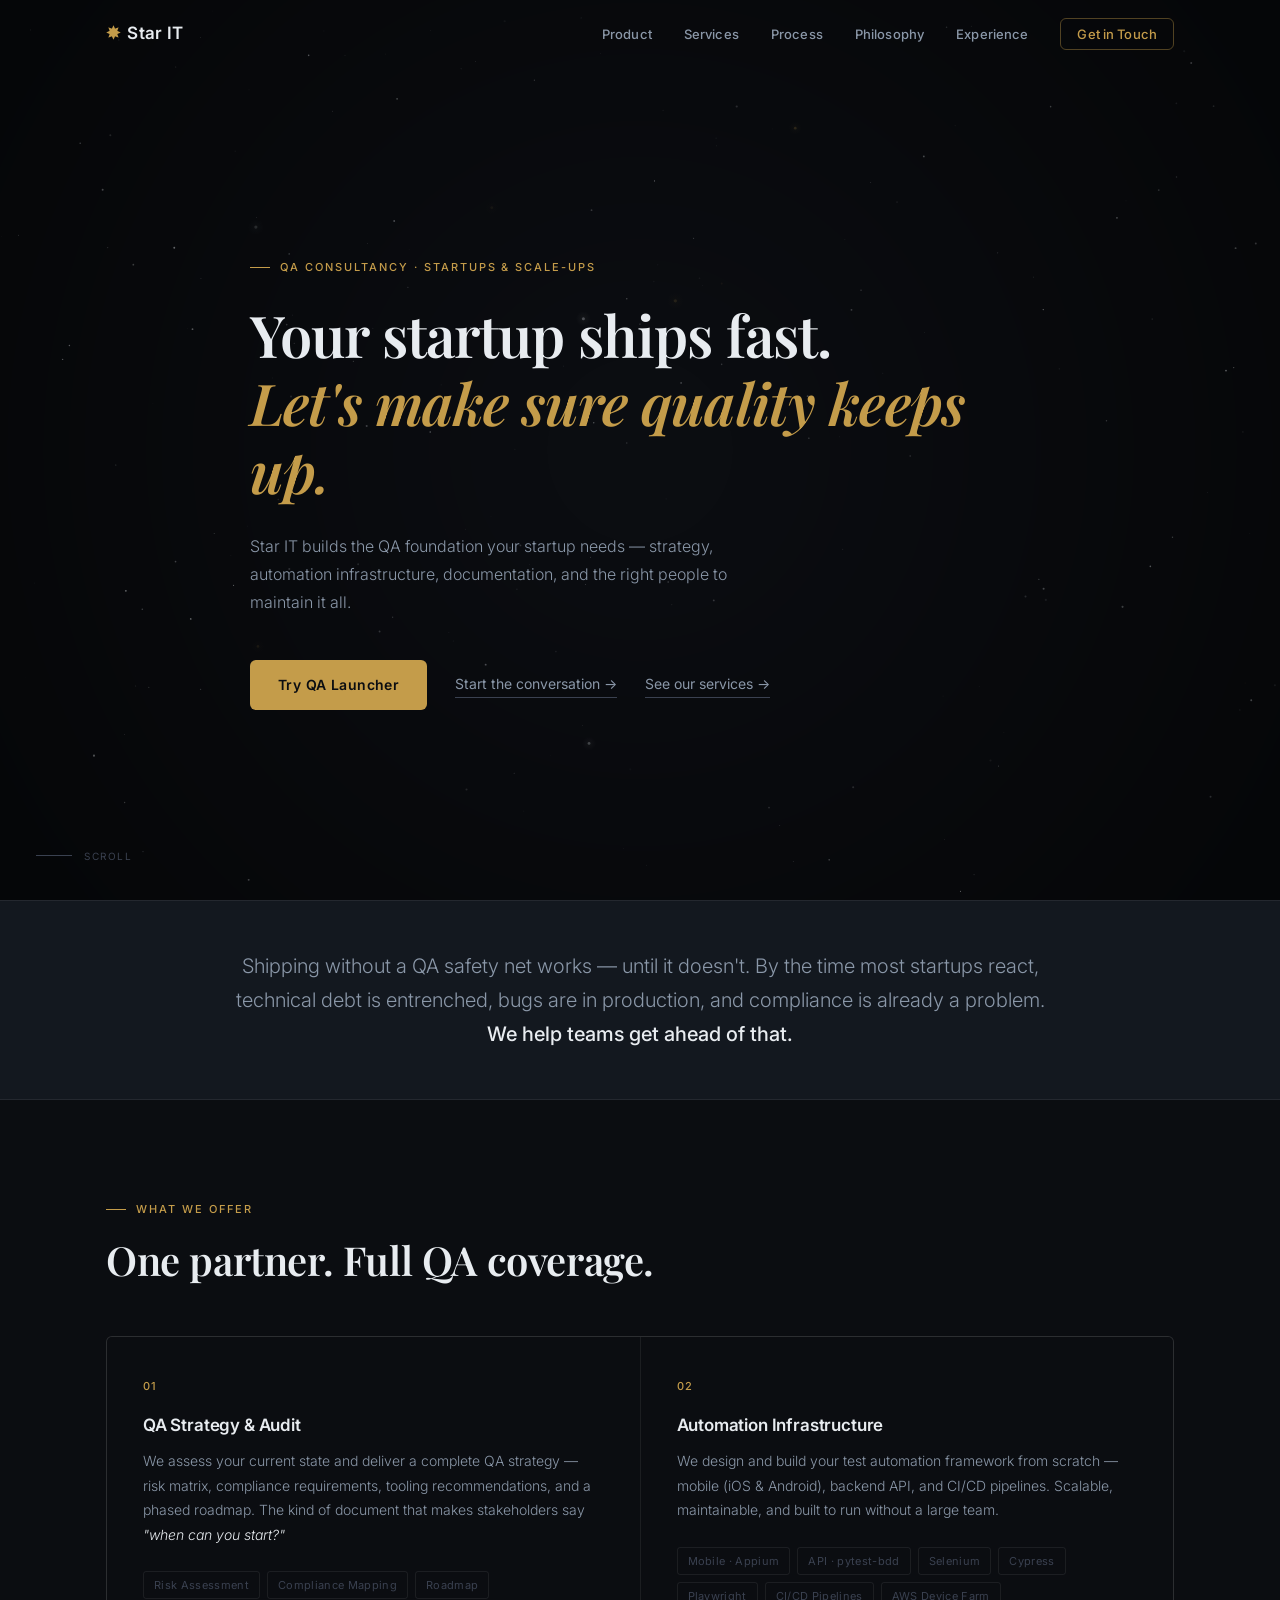
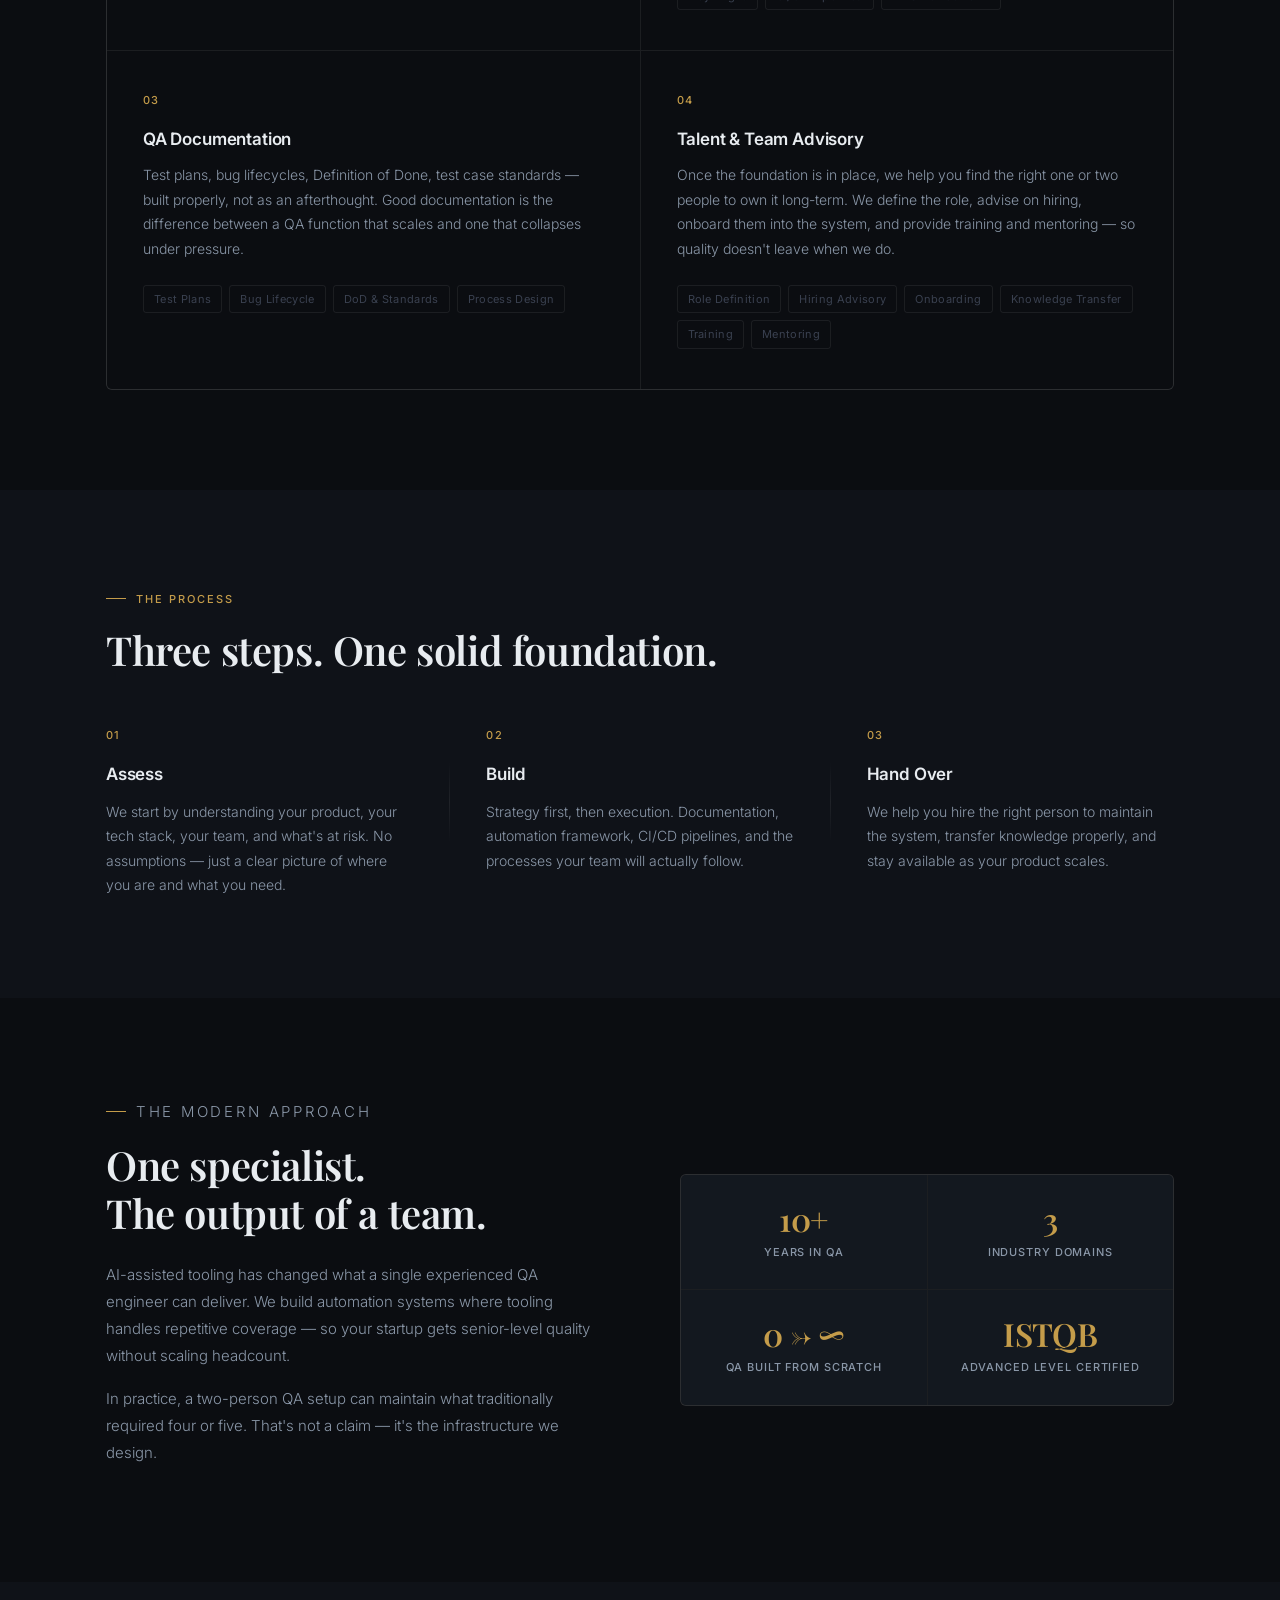
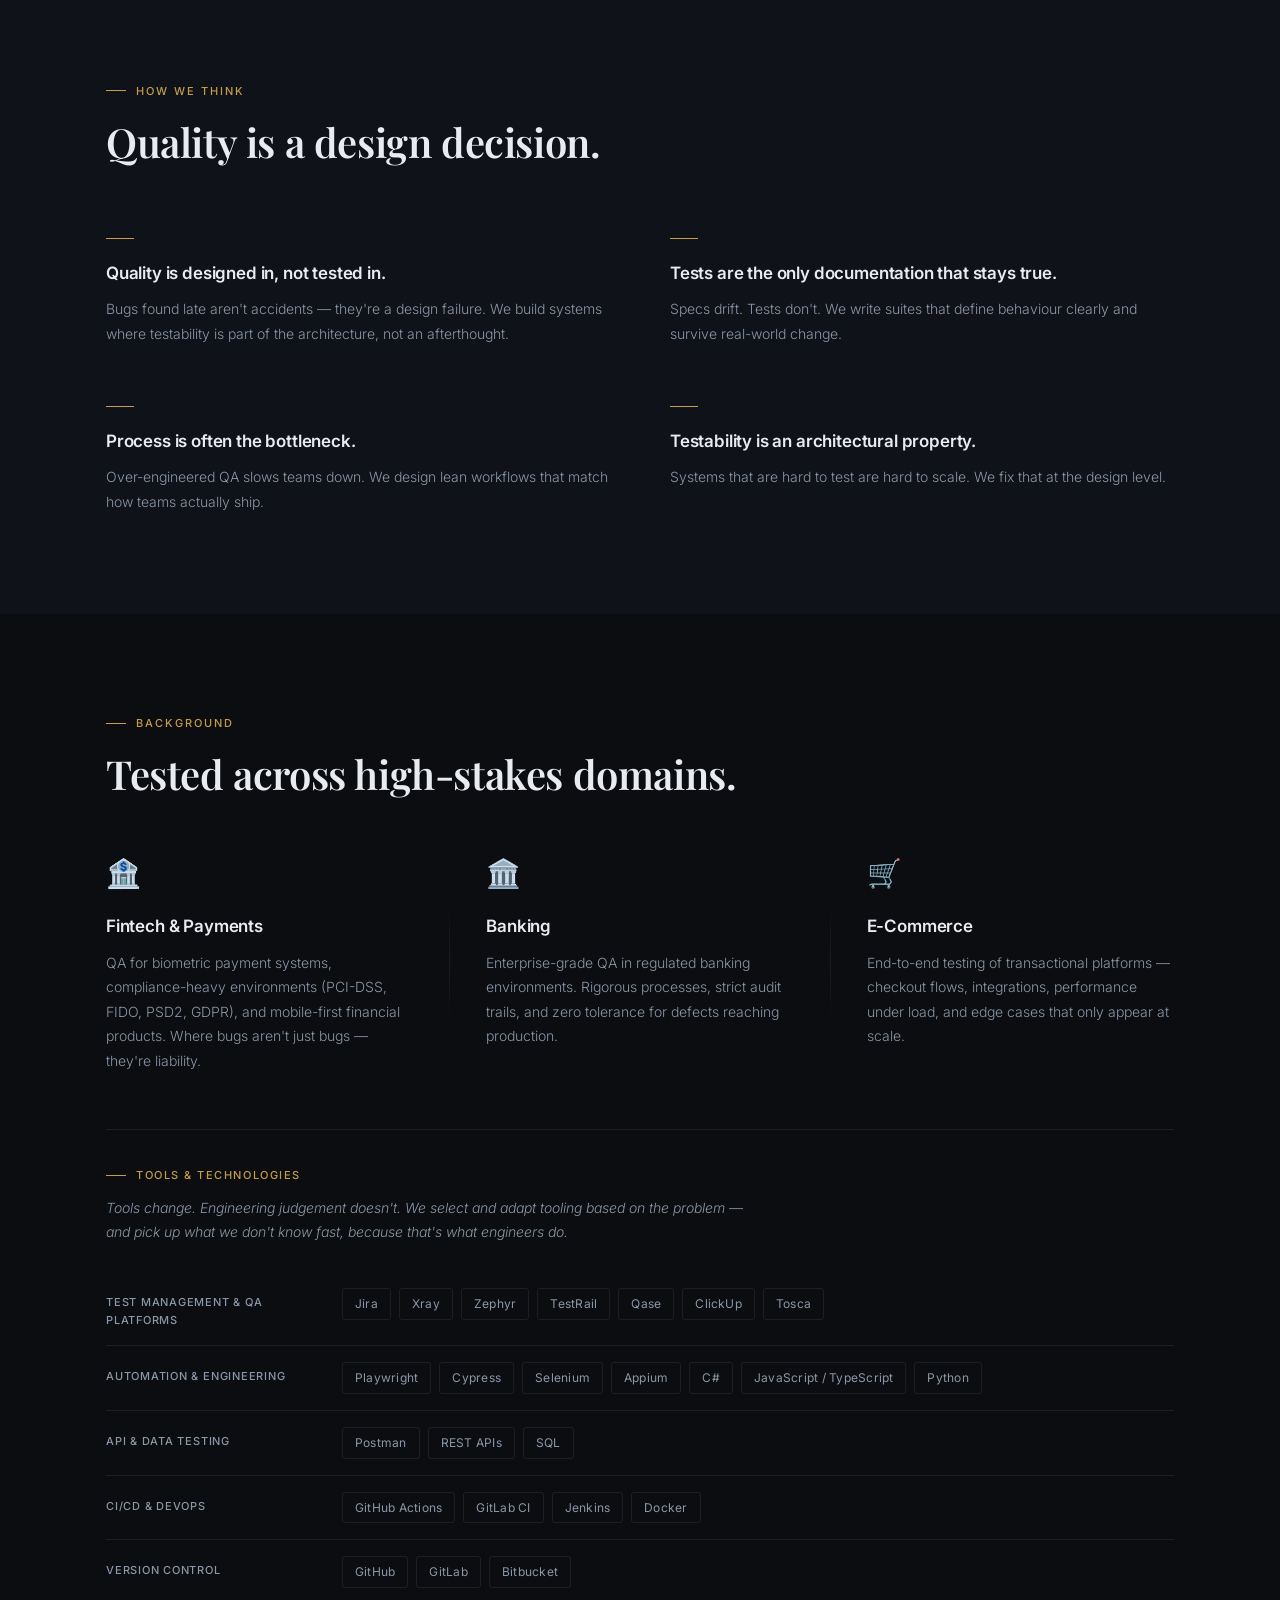
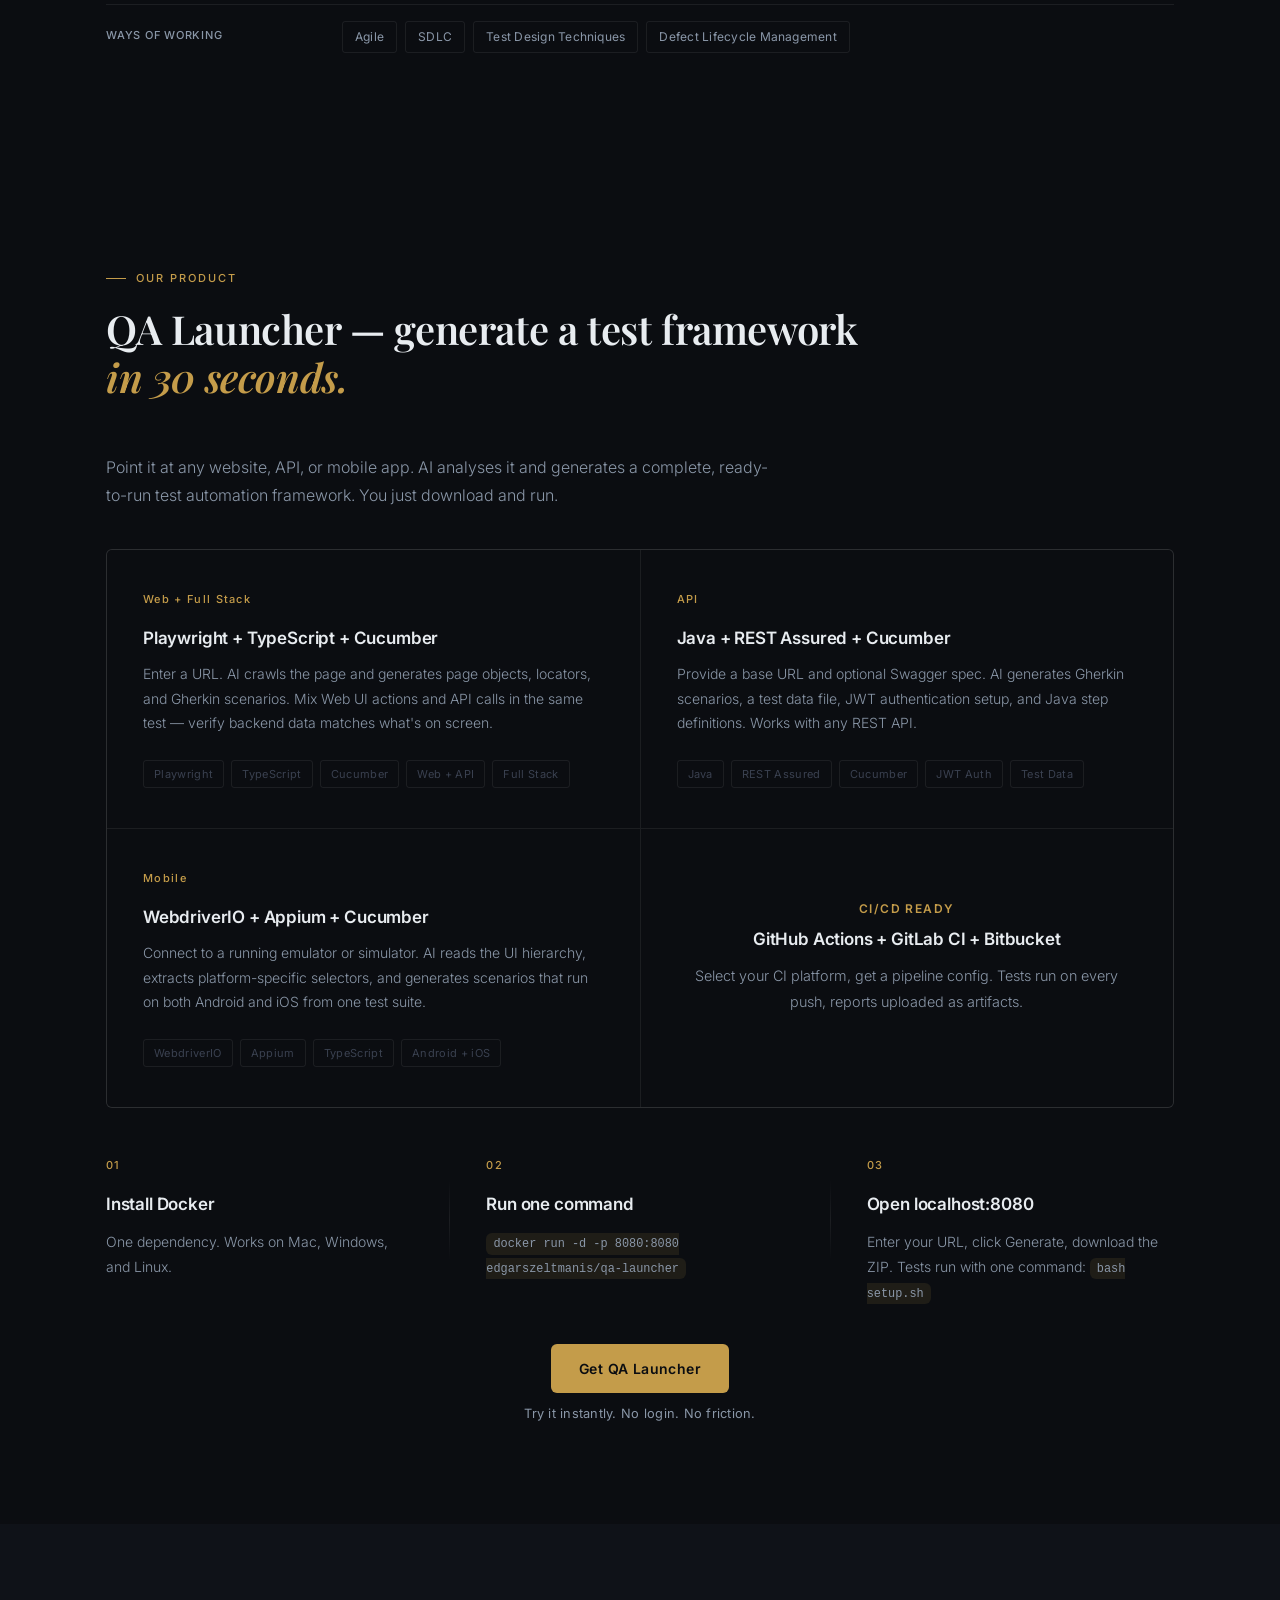
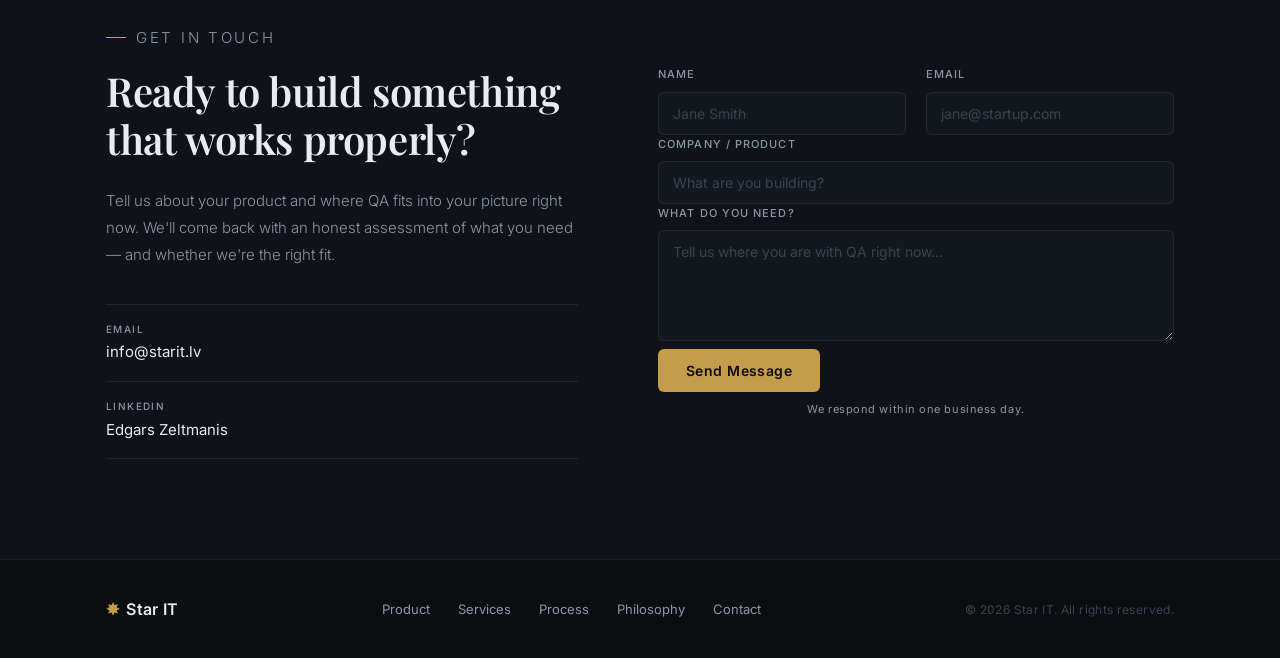
==== commit b1ad4dcc: "Update CI/CD card from Coming Soon to live, update roadmap in all pages Co-Authored-By: Claude Opus " ====
--- a/StarIt Web/index.html
+++ b/StarIt Web/index.html
@@ -329,10 +329,11 @@
                     </div>
                 </div>
 
-                <div class="card reveal reveal-d3" style="opacity:0.4;display:flex;align-items:center;justify-content:center;min-height:180px">
+                <div class="card reveal reveal-d3" style="display:flex;align-items:center;justify-content:center;min-height:180px">
                     <div style="text-align:center">
-                        <h3>CI/CD Pipelines</h3>
-                        <p style="color:var(--muted);font-size:0.9em;margin-top:0.5rem">Coming soon</p>
+                        <p class="fw-label" style="color:var(--gold);font-size:0.75rem;font-weight:600;letter-spacing:0.12em;text-transform:uppercase;margin-bottom:0.4rem">CI/CD Ready</p>
+                        <h3>GitHub Actions + GitLab CI + Bitbucket</h3>
+                        <p style="color:var(--muted);font-size:0.9em;margin-top:0.5rem">Select your CI platform, get a pipeline config. Tests run on every push, reports uploaded as artifacts.</p>
                     </div>
                 </div>
             </div>
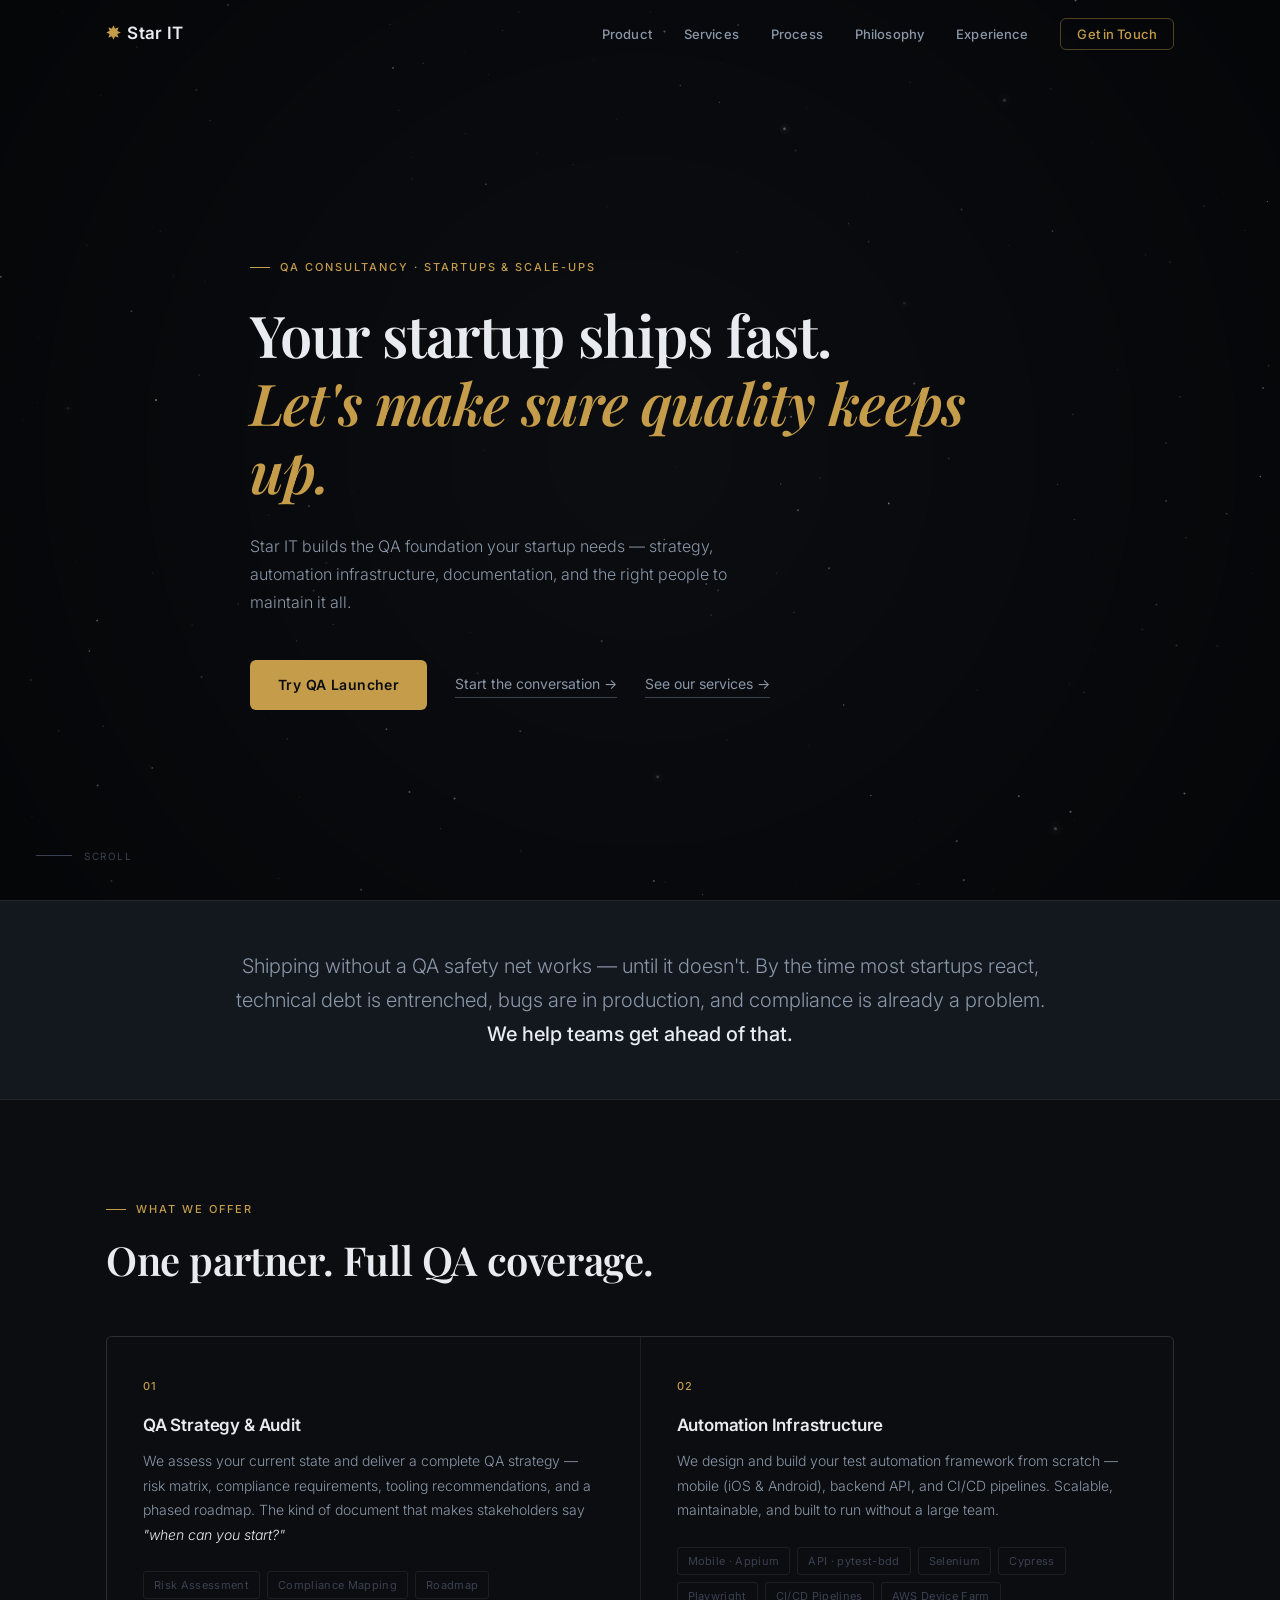
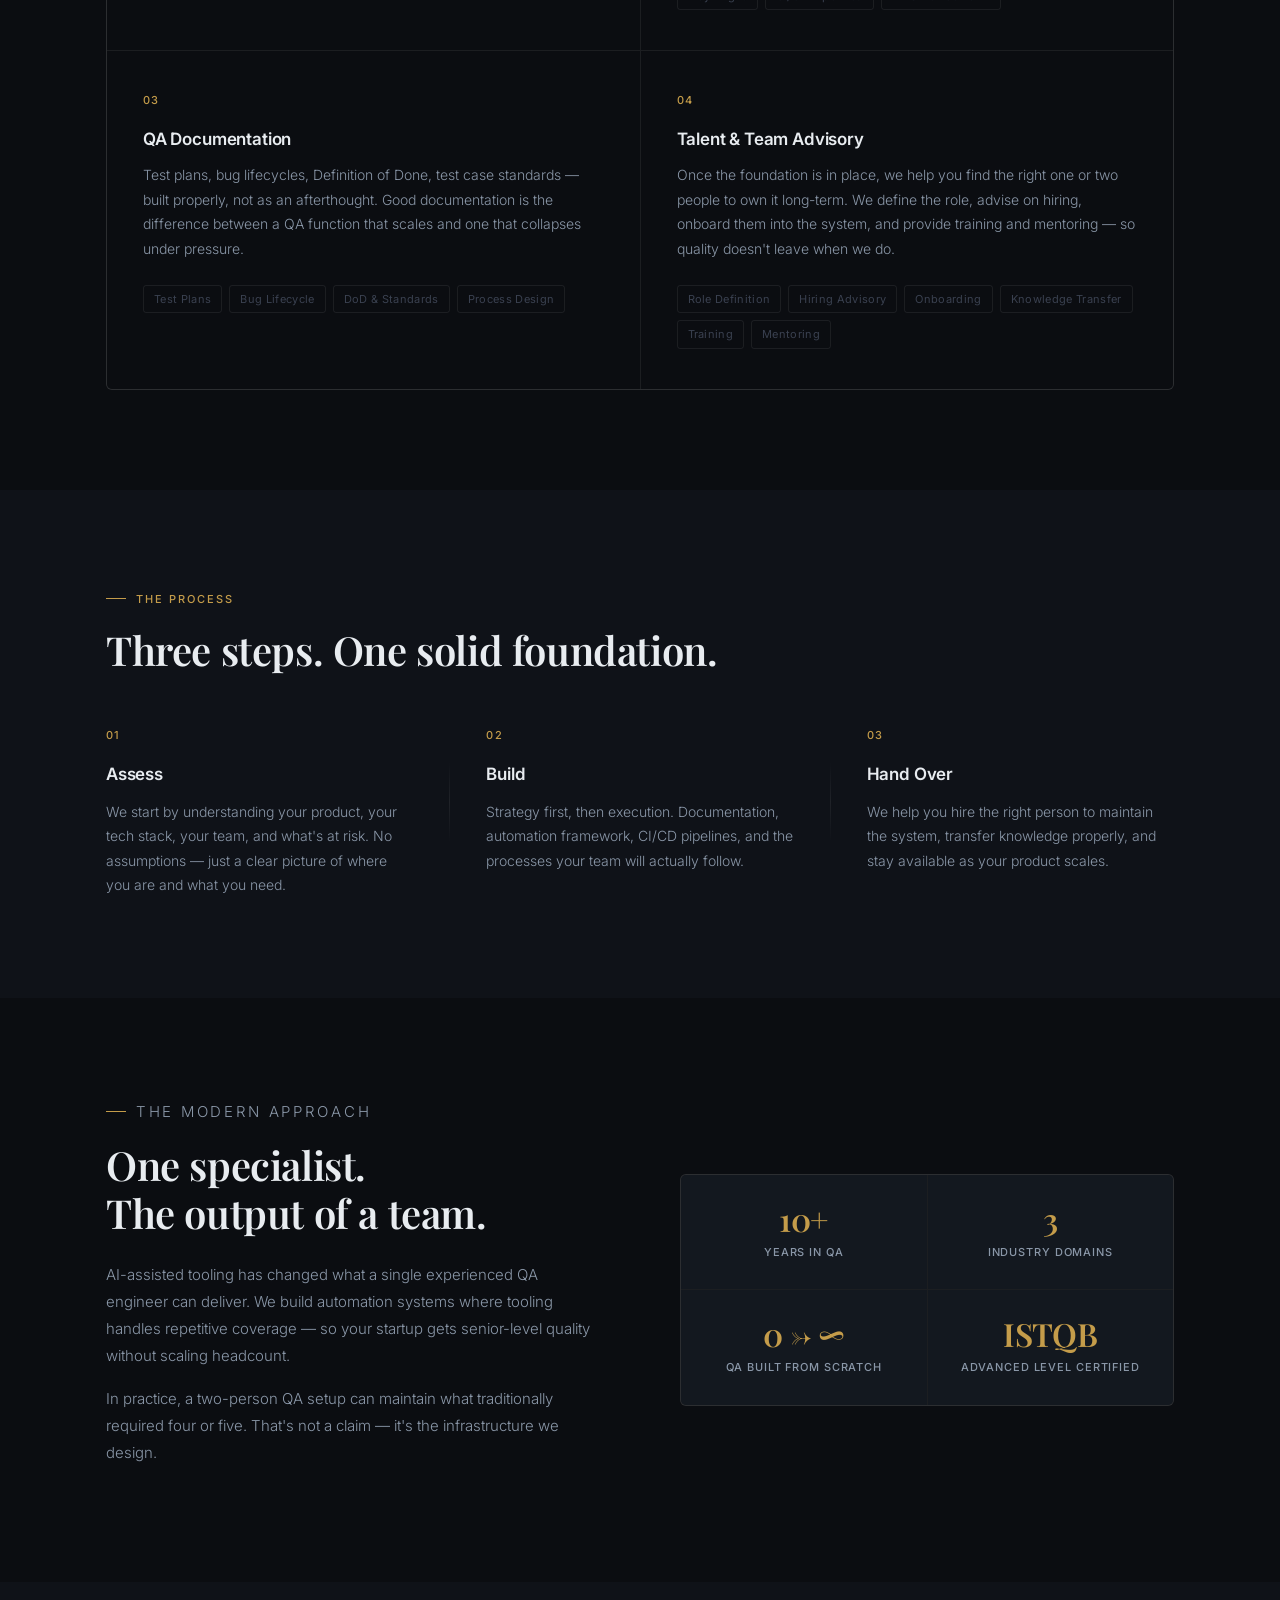
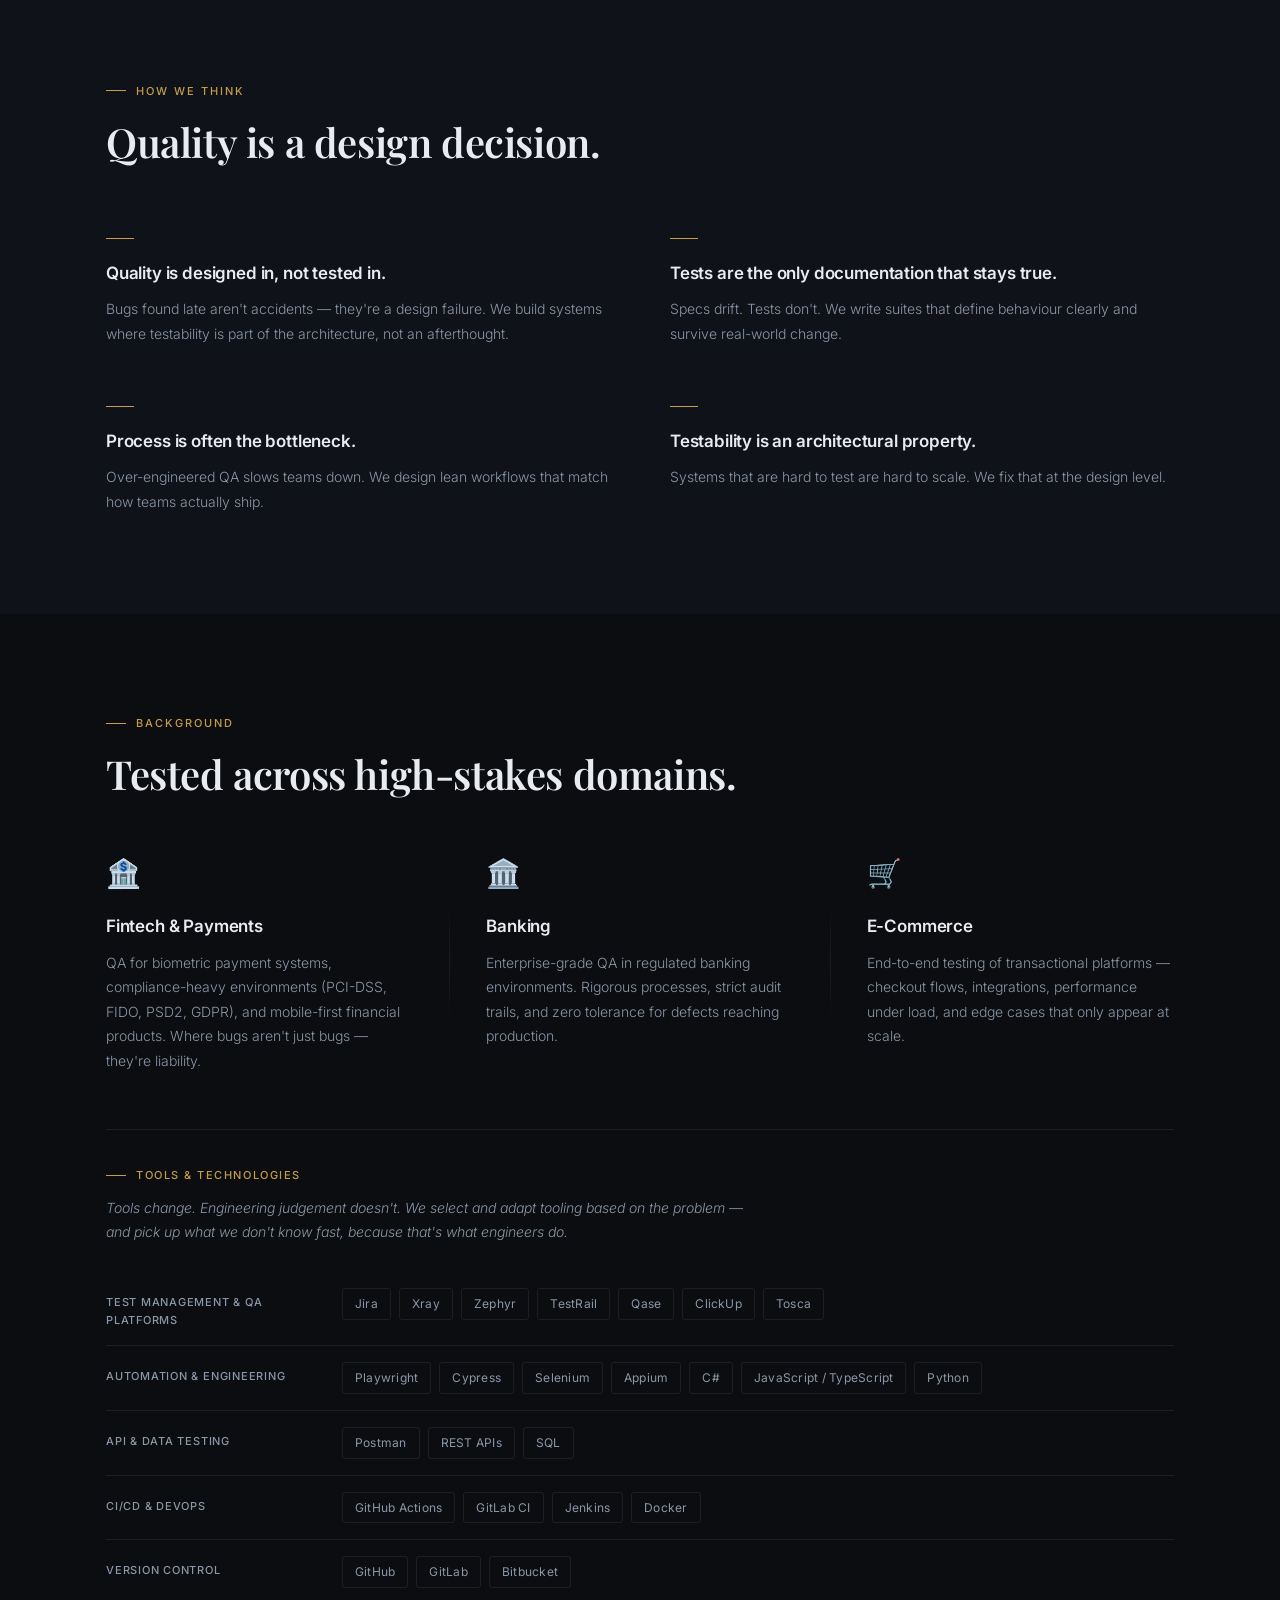
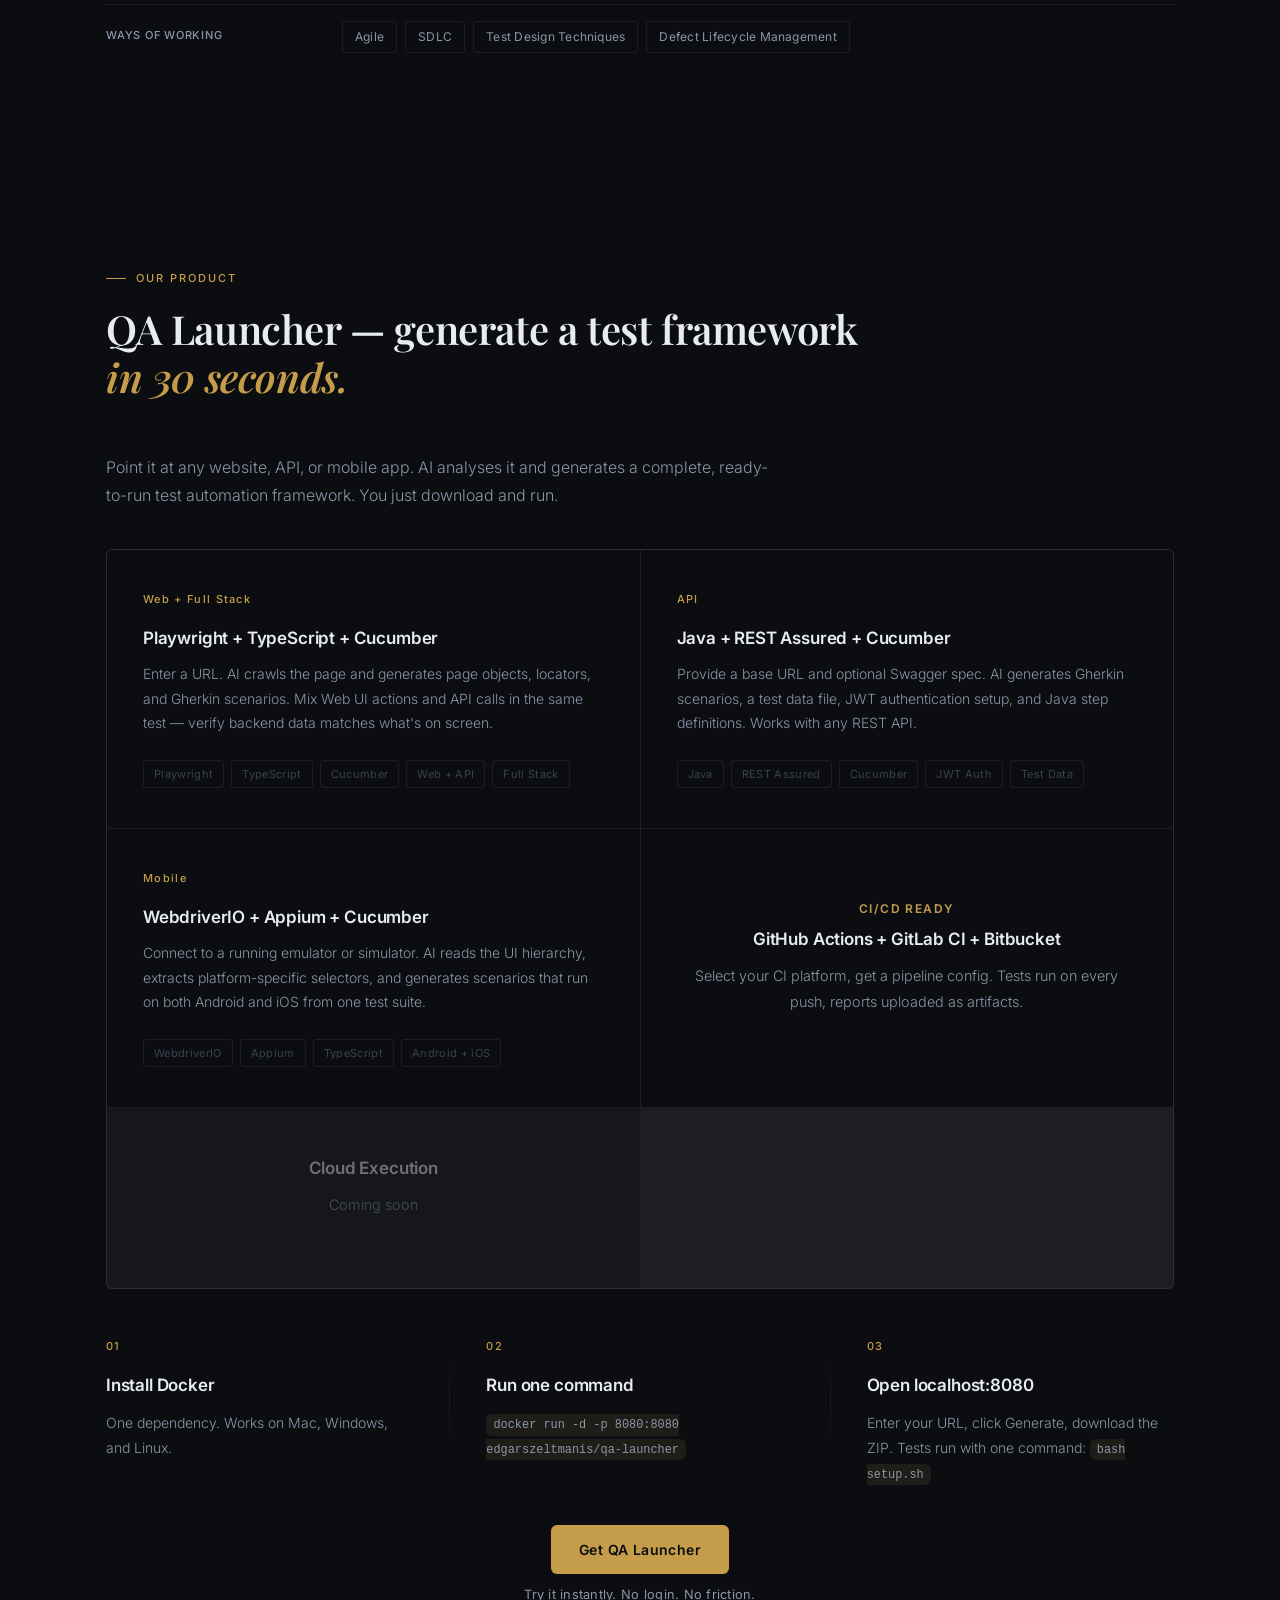
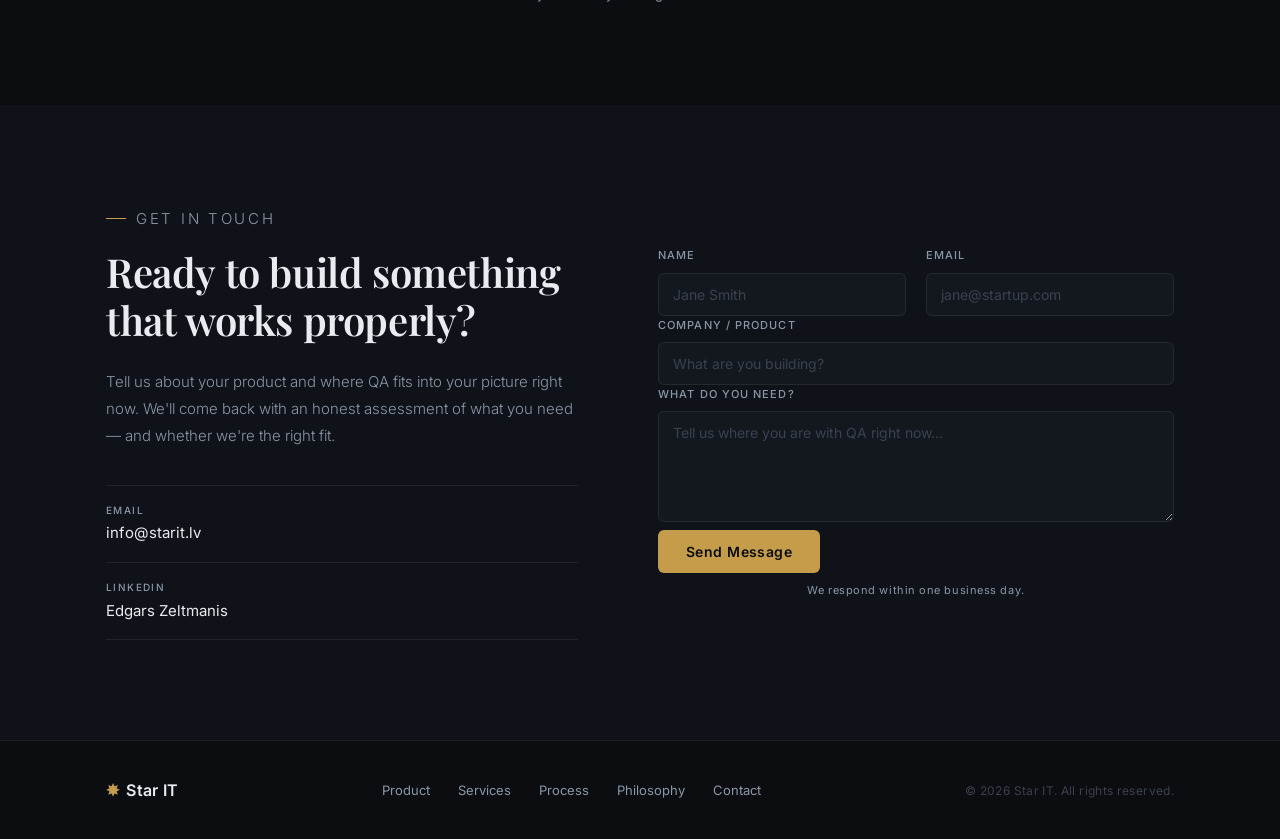
==== commit c36b6a02: "Add Cloud Execution coming soon teaser card Co-Authored-By: Claude Opus 4.6 (1M context) <noreply@an" ====
--- a/StarIt Web/index.html
+++ b/StarIt Web/index.html
@@ -336,6 +336,13 @@
                         <p style="color:var(--muted);font-size:0.9em;margin-top:0.5rem">Select your CI platform, get a pipeline config. Tests run on every push, reports uploaded as artifacts.</p>
                     </div>
                 </div>
+
+                <div class="card reveal reveal-d3" style="opacity:0.4;display:flex;align-items:center;justify-content:center;min-height:180px">
+                    <div style="text-align:center">
+                        <h3>Cloud Execution</h3>
+                        <p style="color:var(--muted);font-size:0.9em;margin-top:0.5rem">Coming soon</p>
+                    </div>
+                </div>
             </div>
 
             <div class="steps" style="margin-top:3rem">
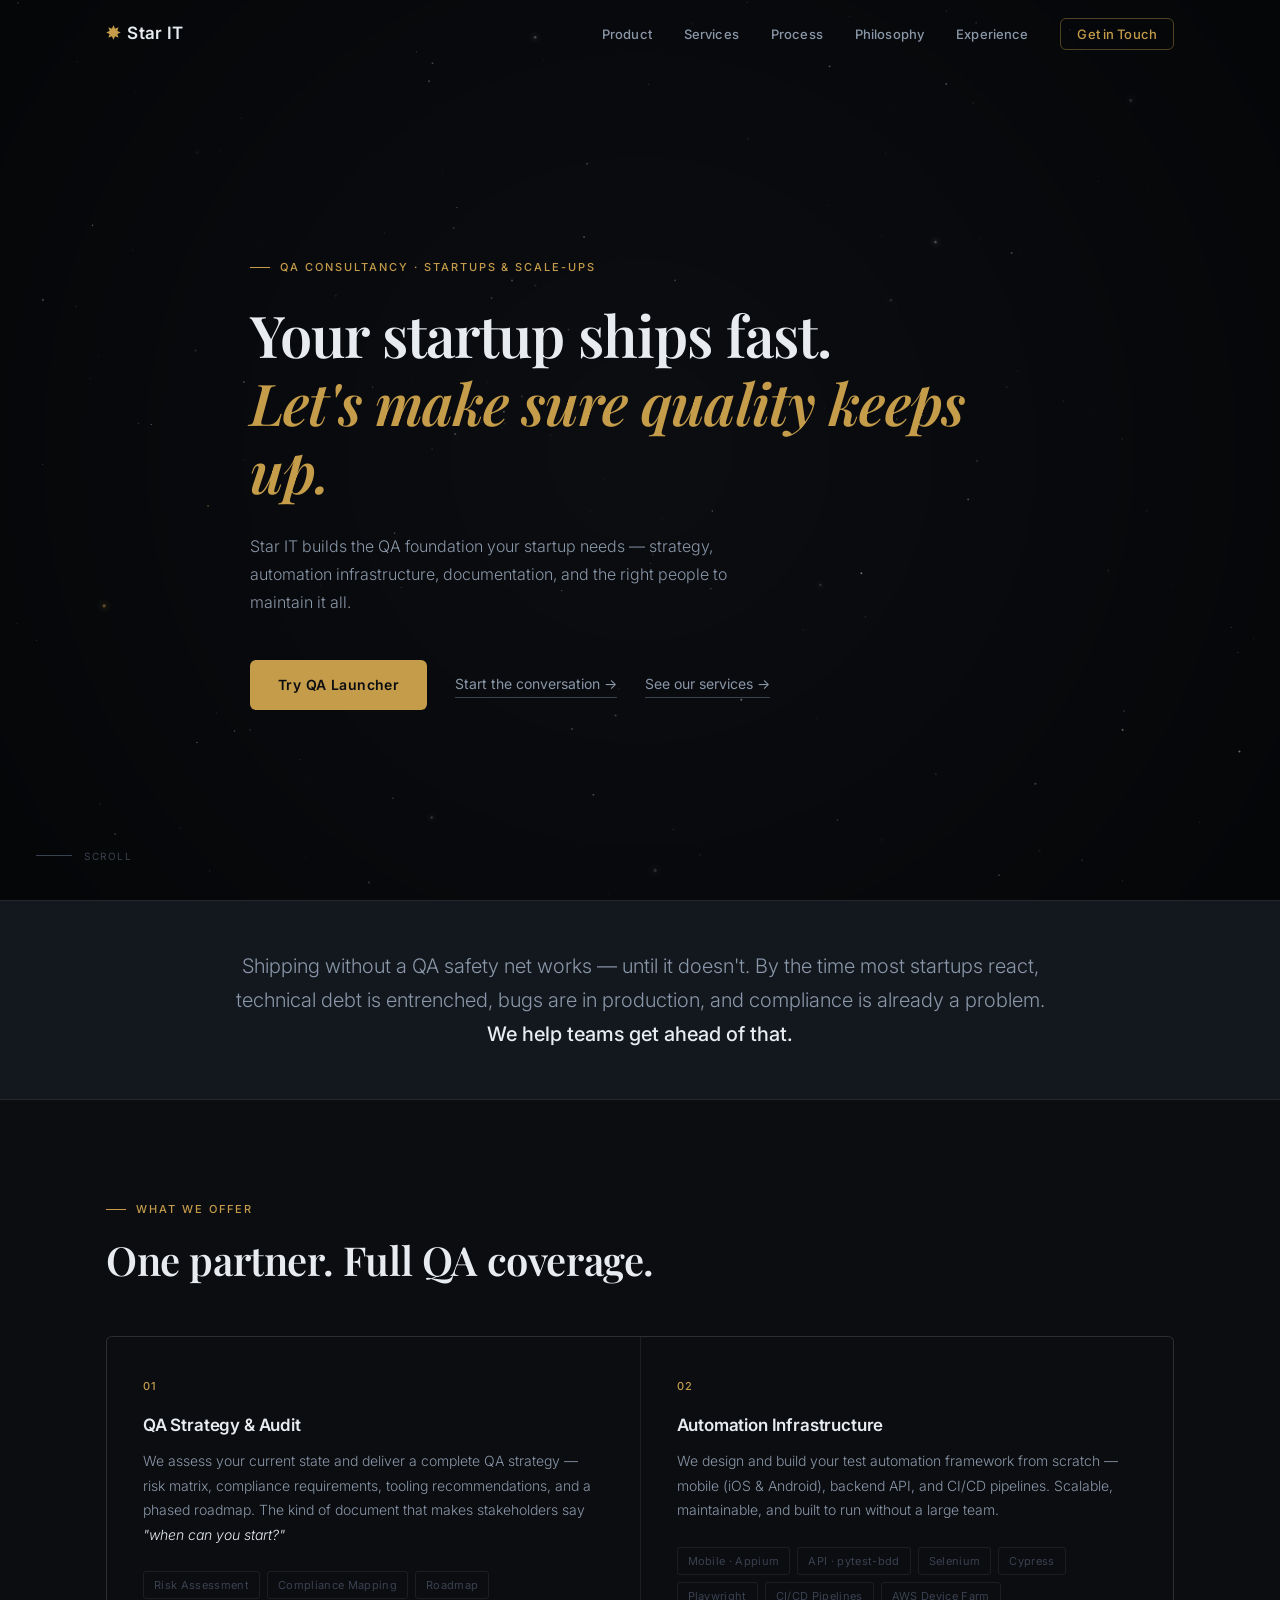
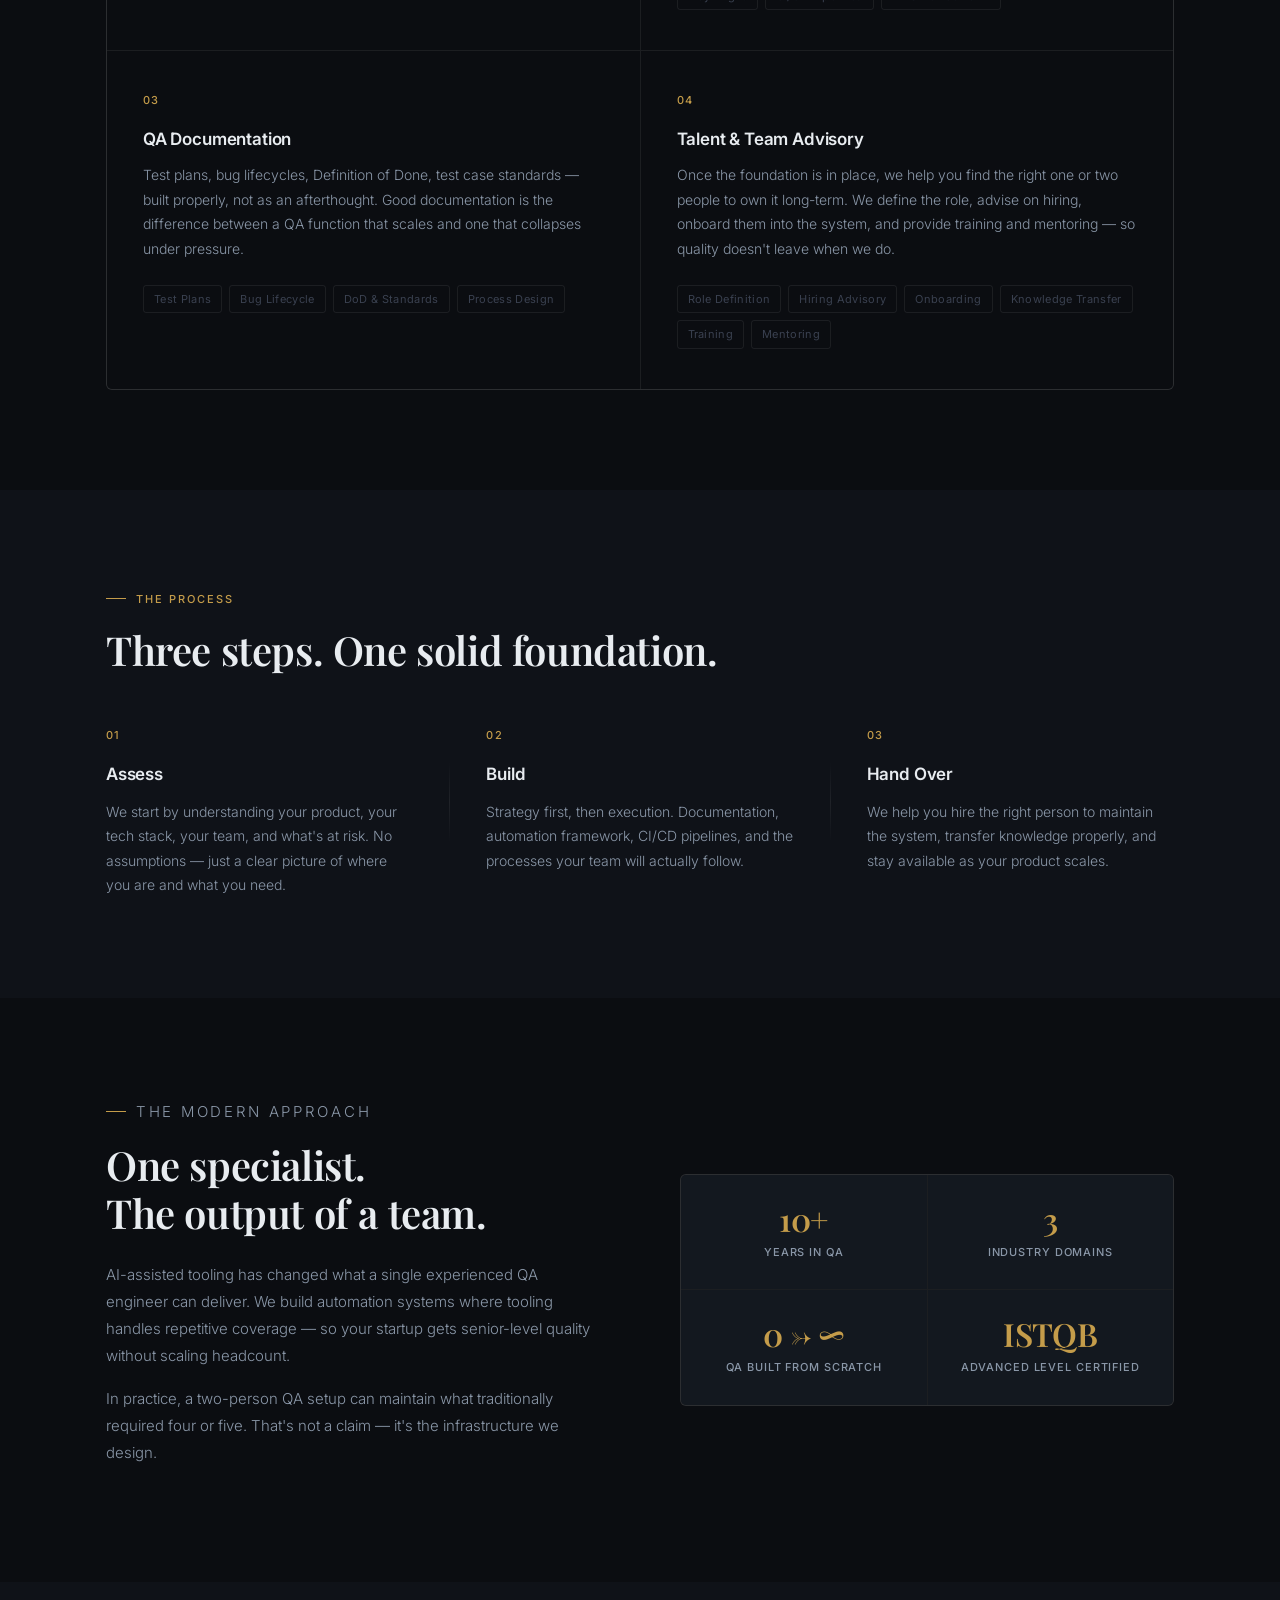
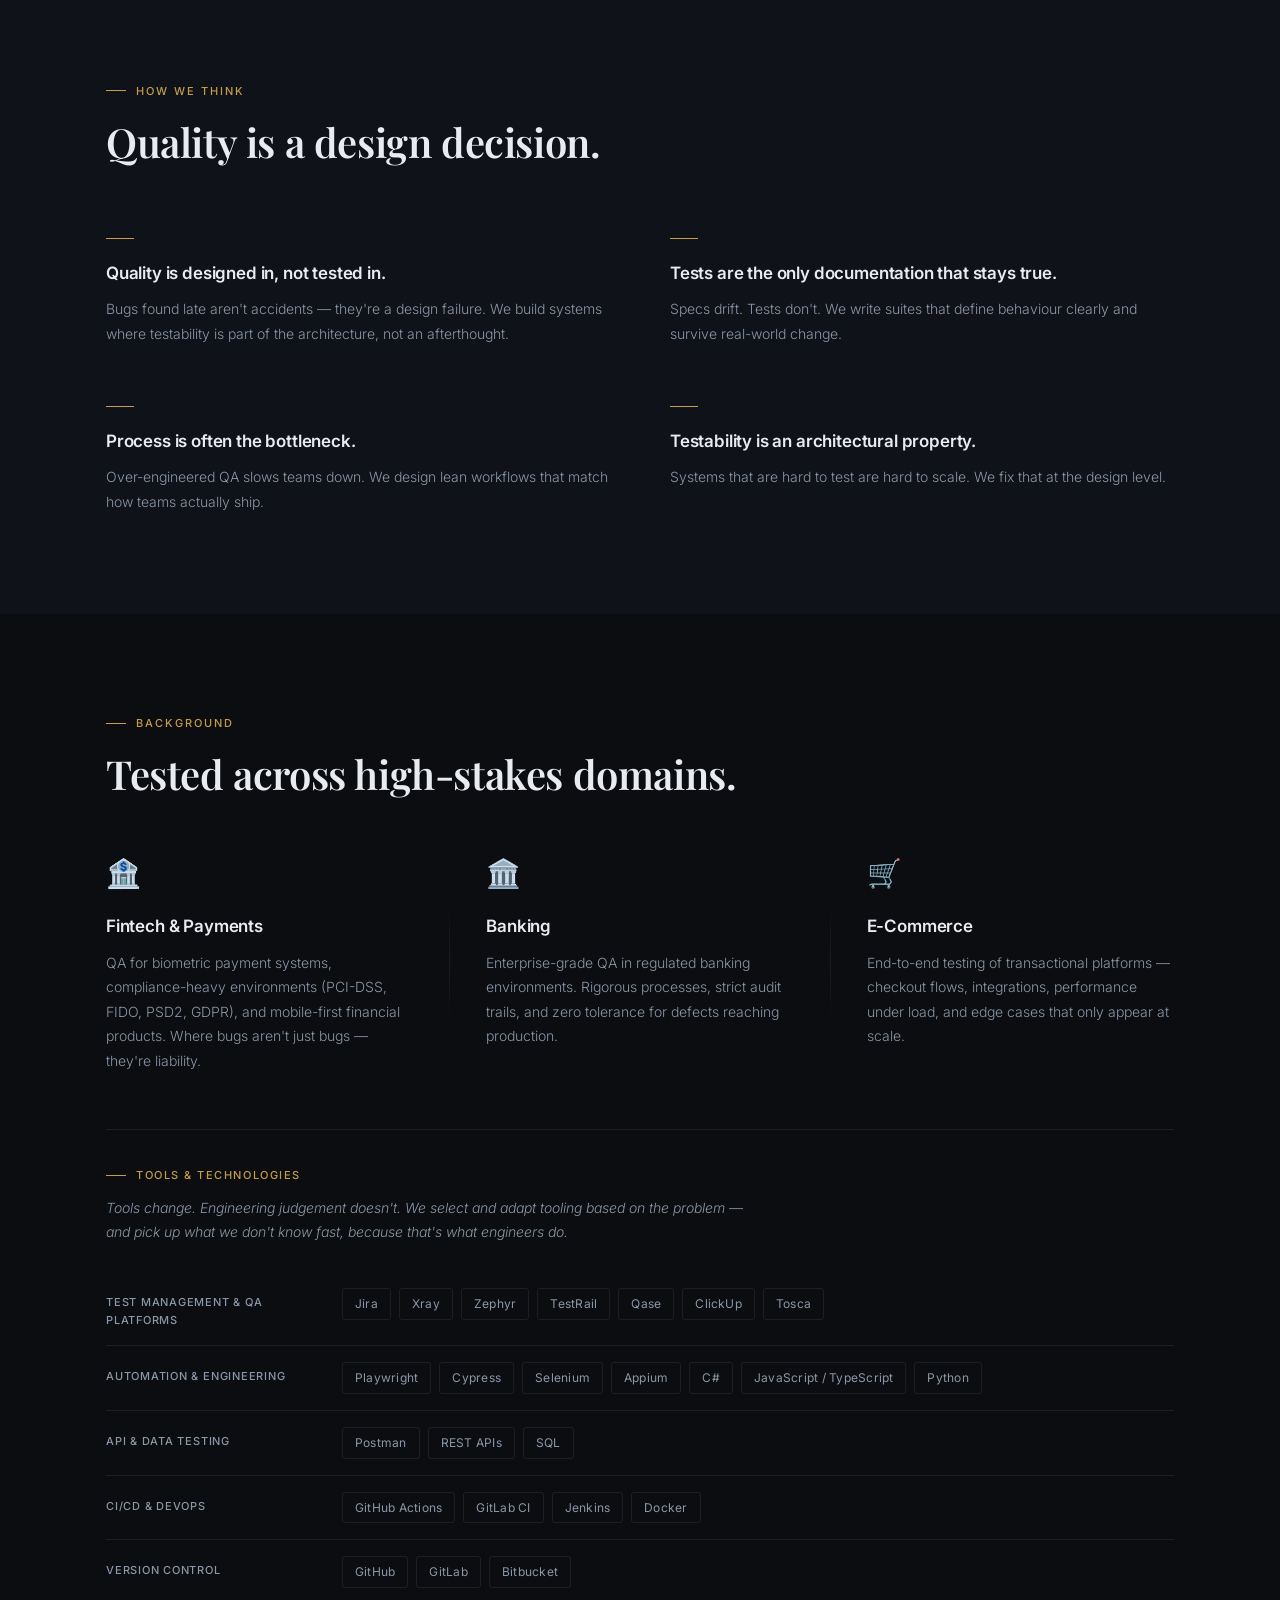
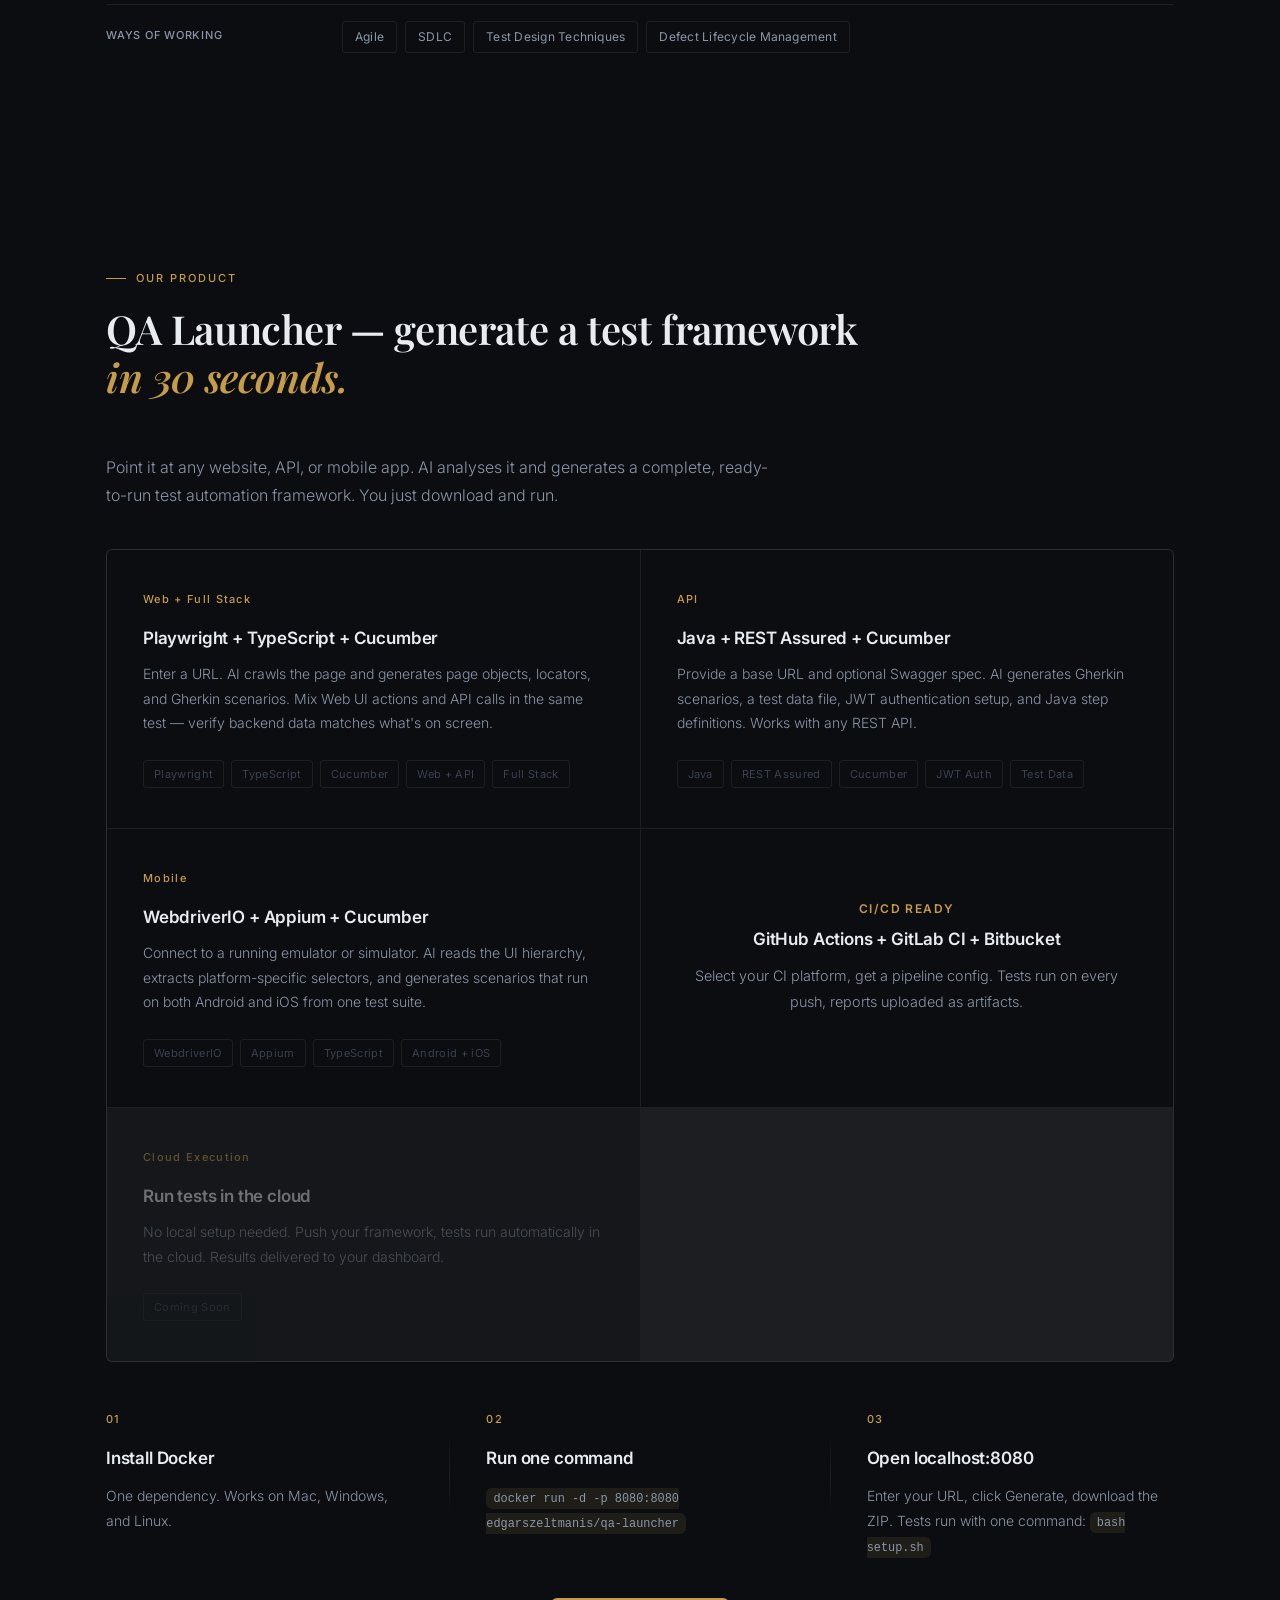
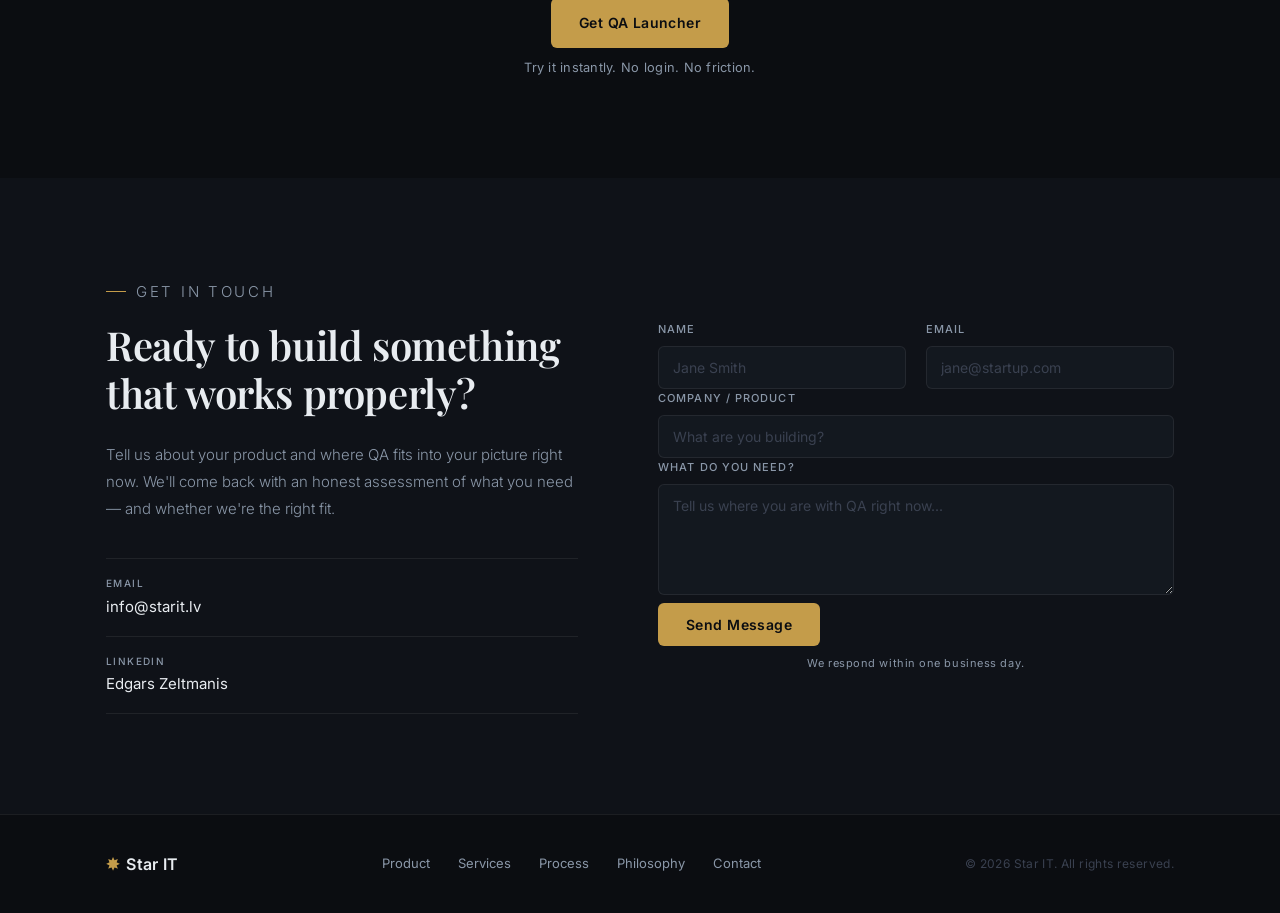
==== commit a244c7f9: "Fix Cloud Execution card to match other card sizes and structure Co-Authored-By: Claude Opus 4.6 (1M" ====
--- a/StarIt Web/index.html
+++ b/StarIt Web/index.html
@@ -337,10 +337,12 @@
                     </div>
                 </div>
 
-                <div class="card reveal reveal-d3" style="opacity:0.4;display:flex;align-items:center;justify-content:center;min-height:180px">
-                    <div style="text-align:center">
-                        <h3>Cloud Execution</h3>
-                        <p style="color:var(--muted);font-size:0.9em;margin-top:0.5rem">Coming soon</p>
+                <div class="card reveal reveal-d3" style="opacity:0.4">
+                    <span class="card-num">Cloud Execution</span>
+                    <h3>Run tests in the cloud</h3>
+                    <p>No local setup needed. Push your framework, tests run automatically in the cloud. Results delivered to your dashboard.</p>
+                    <div class="tags">
+                        <span>Coming Soon</span>
                     </div>
                 </div>
             </div>
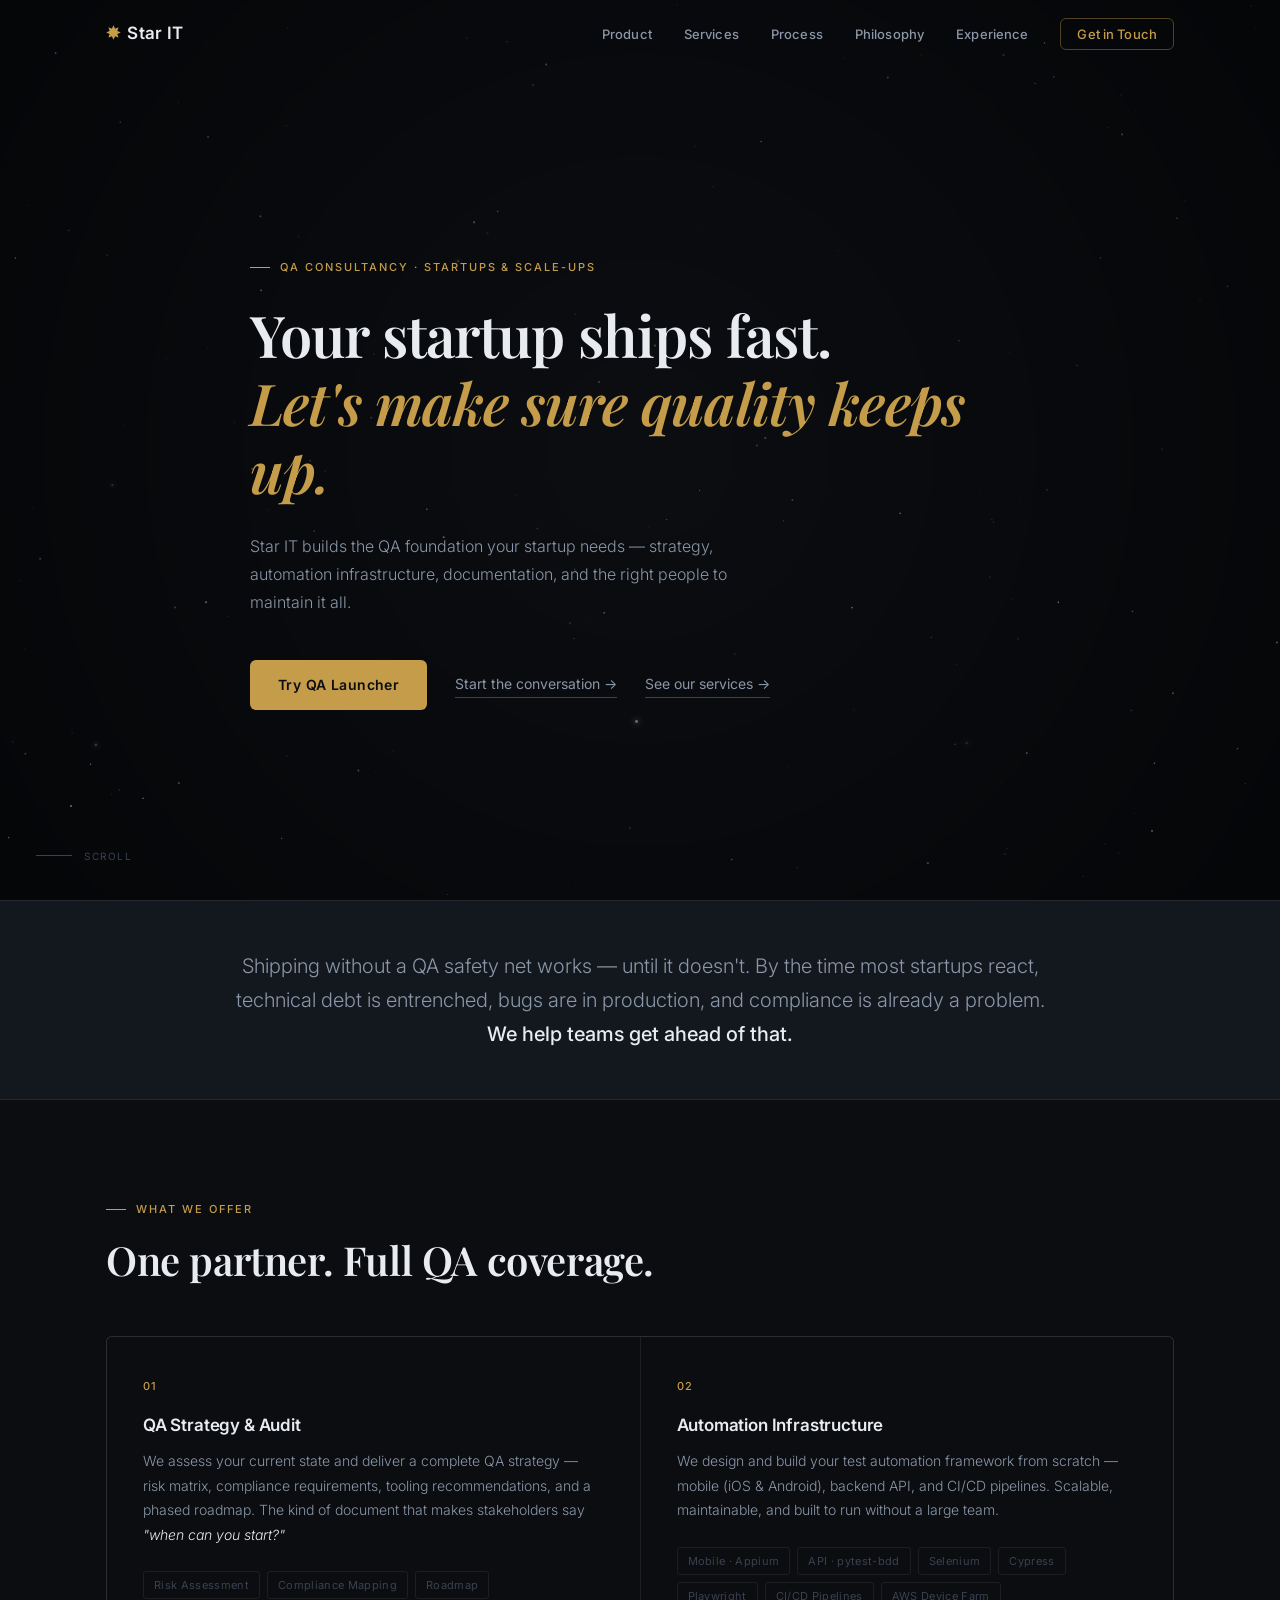
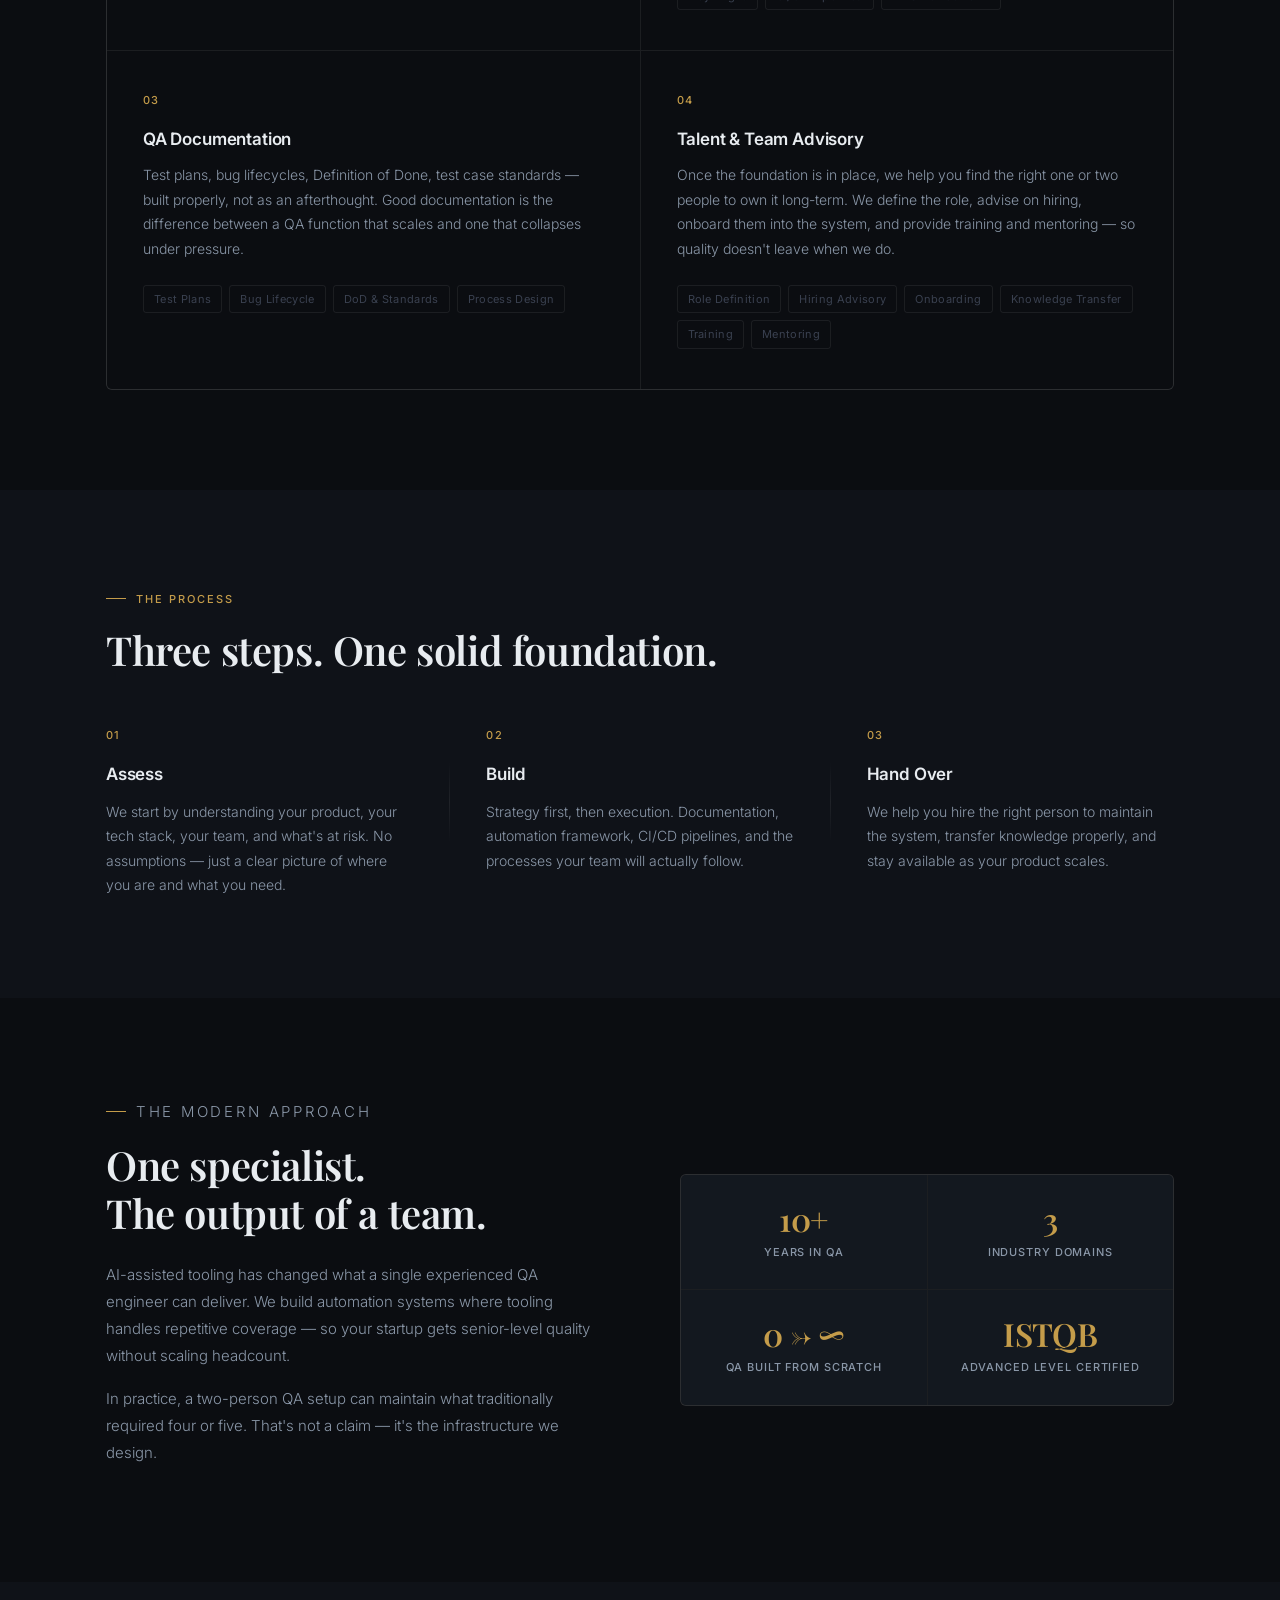
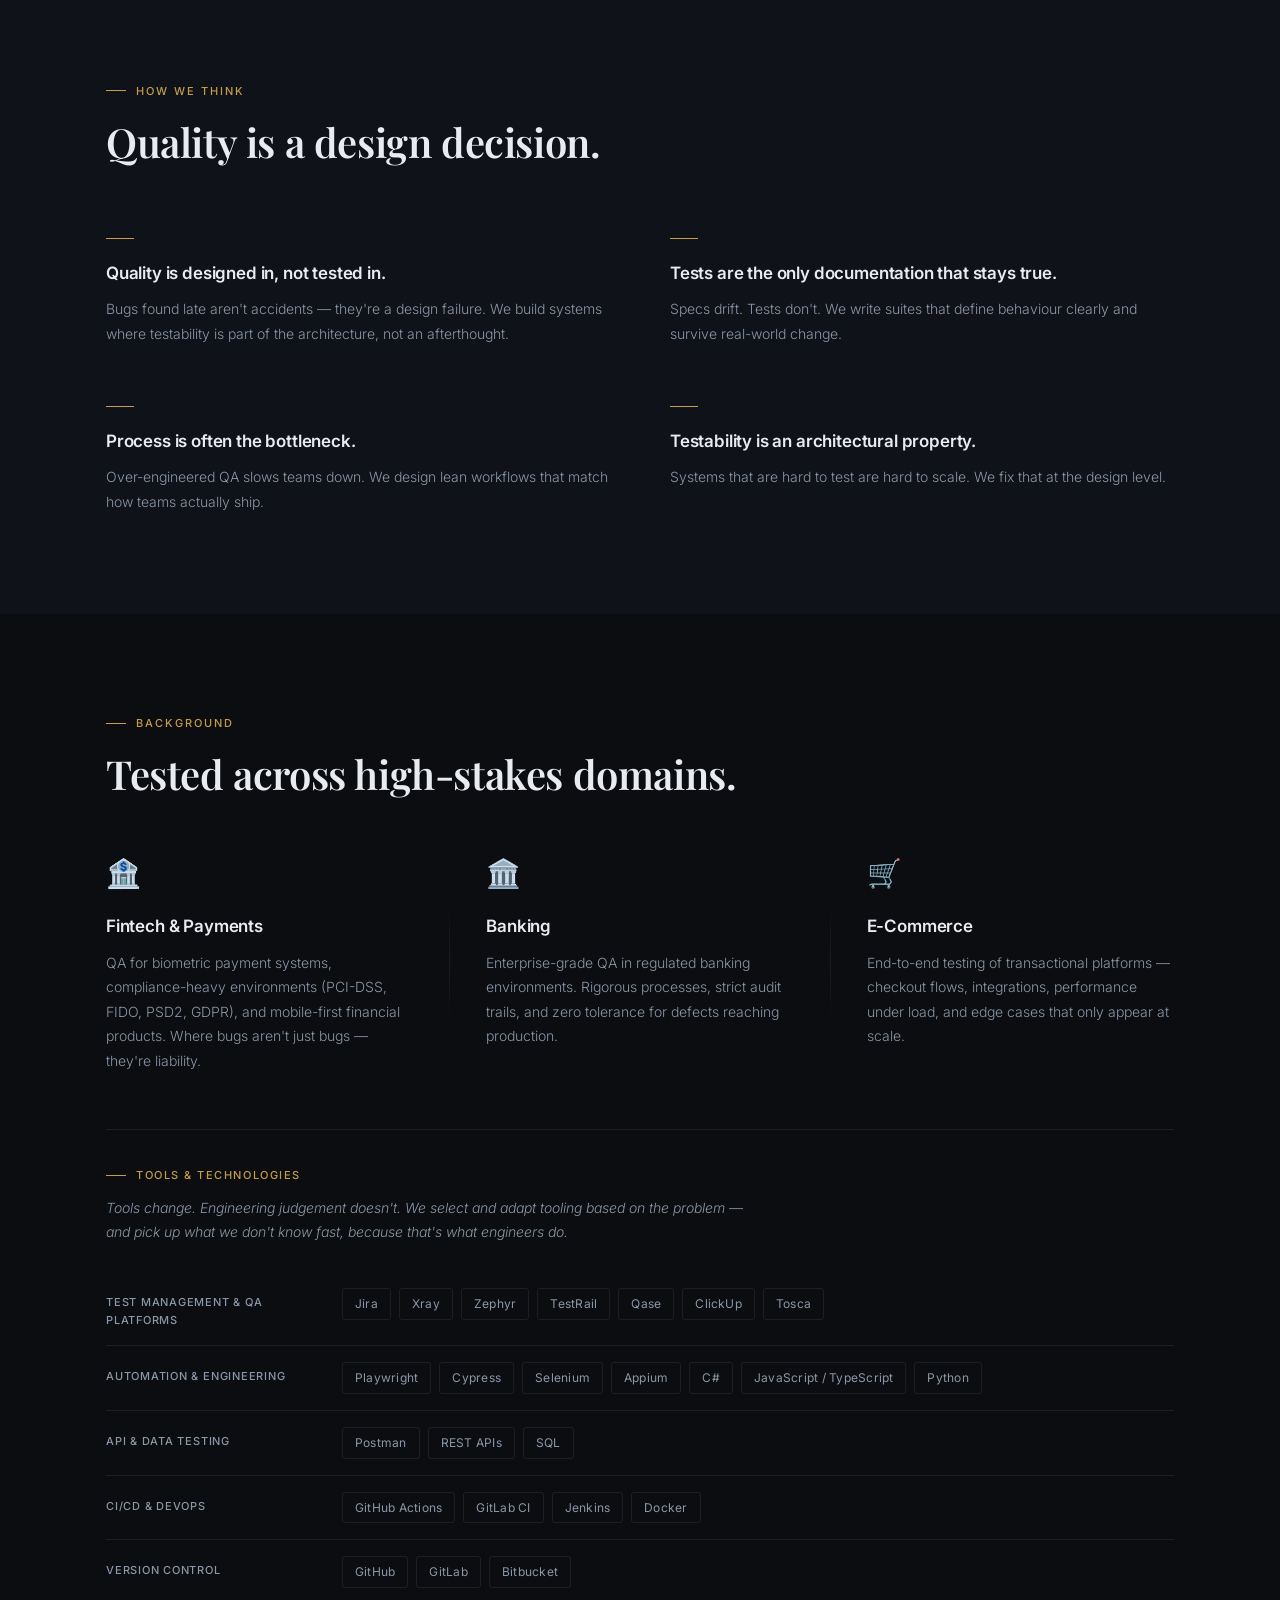
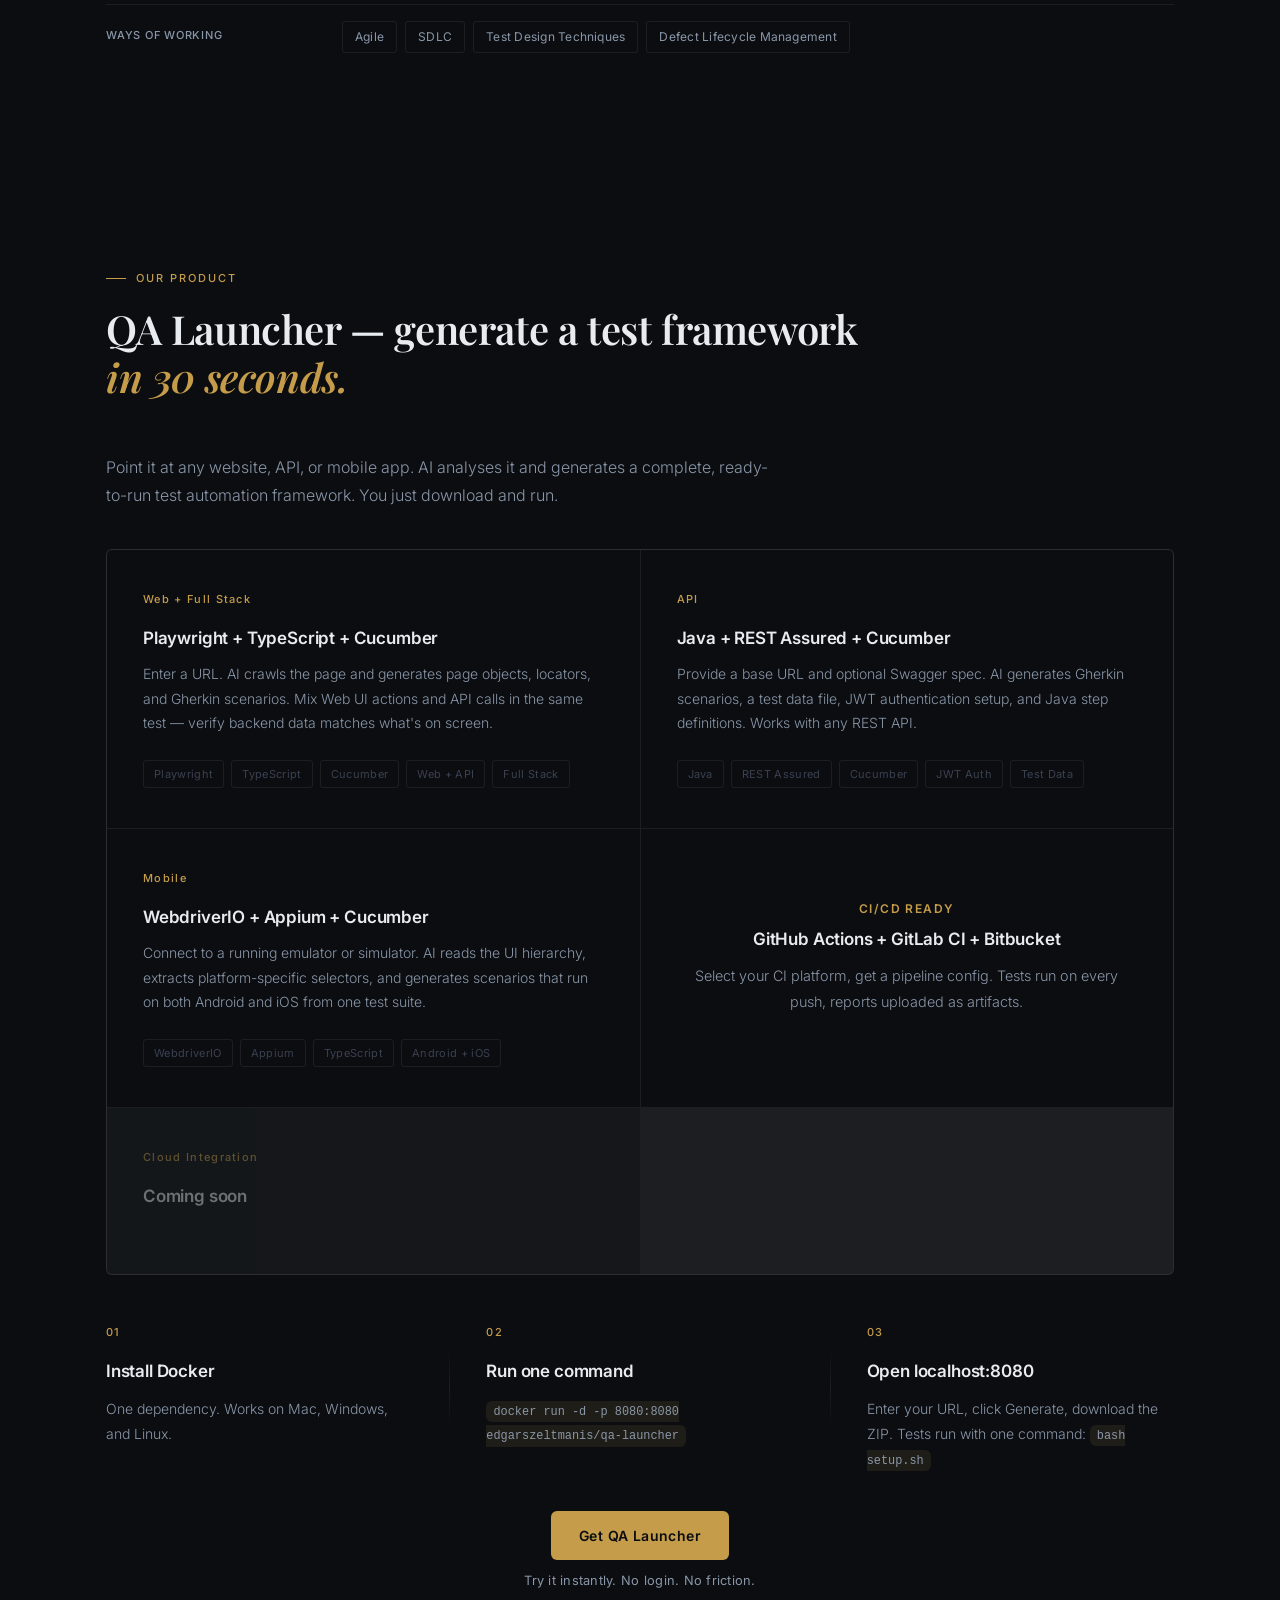
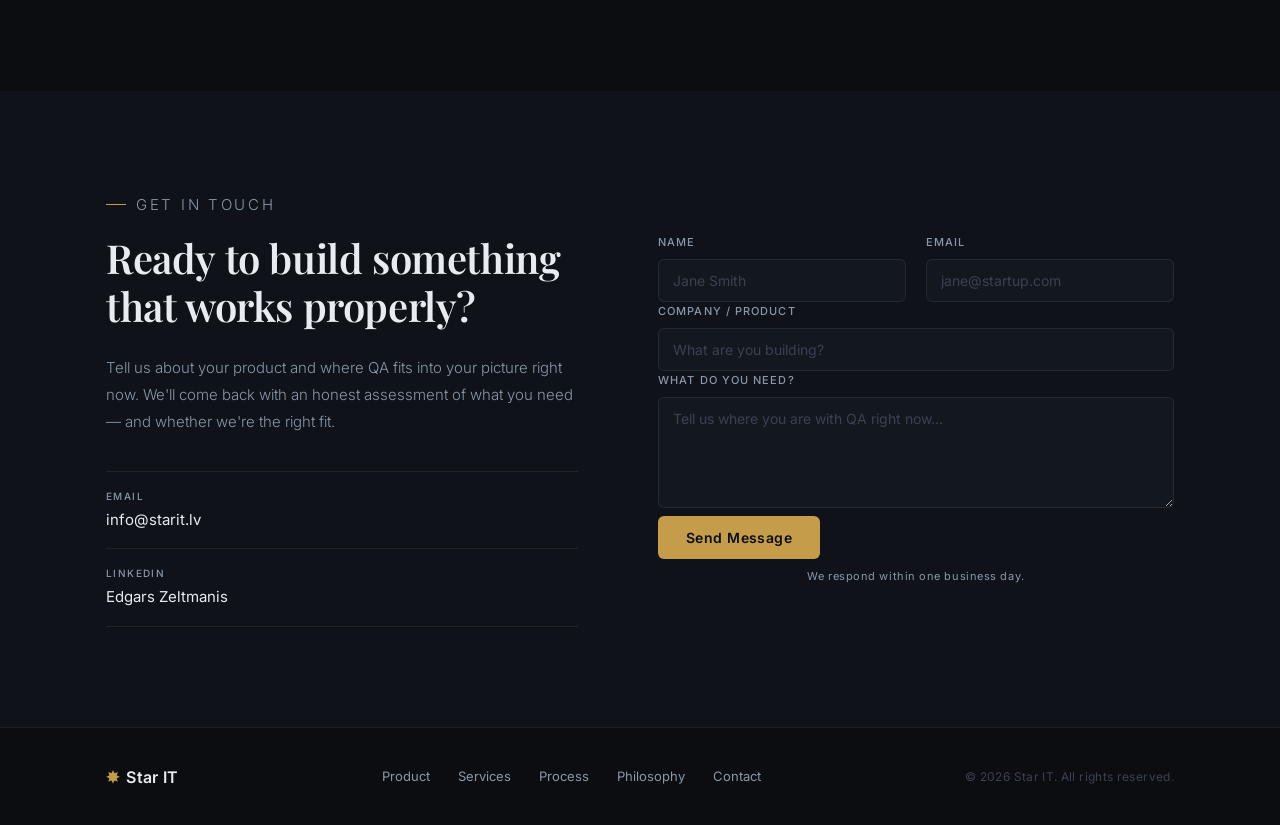
==== commit f69a0ef2: "Simplify Cloud Integration card — just label and Coming soon Co-Authored-By: Claude Opus 4.6 (1M con" ====
--- a/StarIt Web/index.html
+++ b/StarIt Web/index.html
@@ -338,12 +338,9 @@
                 </div>
 
                 <div class="card reveal reveal-d3" style="opacity:0.4">
-                    <span class="card-num">Cloud Execution</span>
-                    <h3>Run tests in the cloud</h3>
-                    <p>No local setup needed. Push your framework, tests run automatically in the cloud. Results delivered to your dashboard.</p>
-                    <div class="tags">
-                        <span>Coming Soon</span>
-                    </div>
+                    <span class="card-num">Cloud Integration</span>
+                    <h3>Coming soon</h3>
+                    <p></p>
                 </div>
             </div>
 
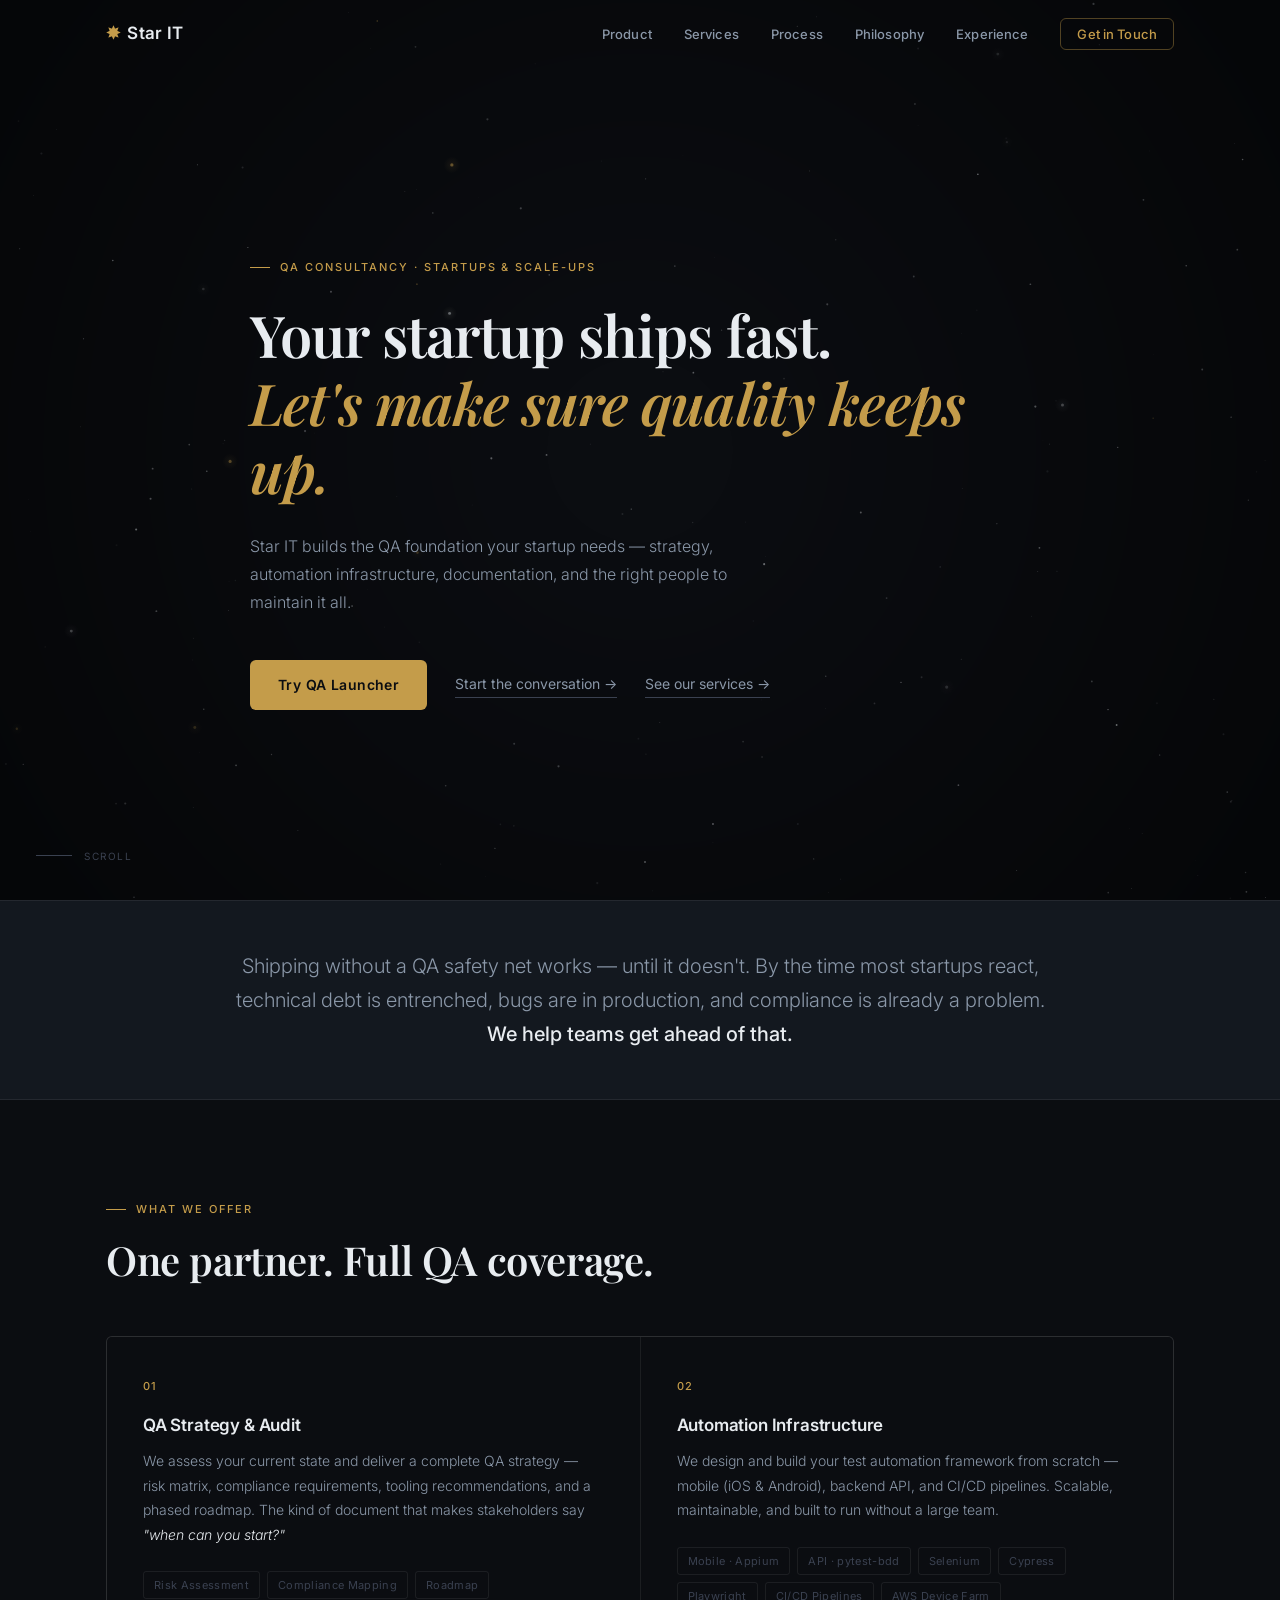
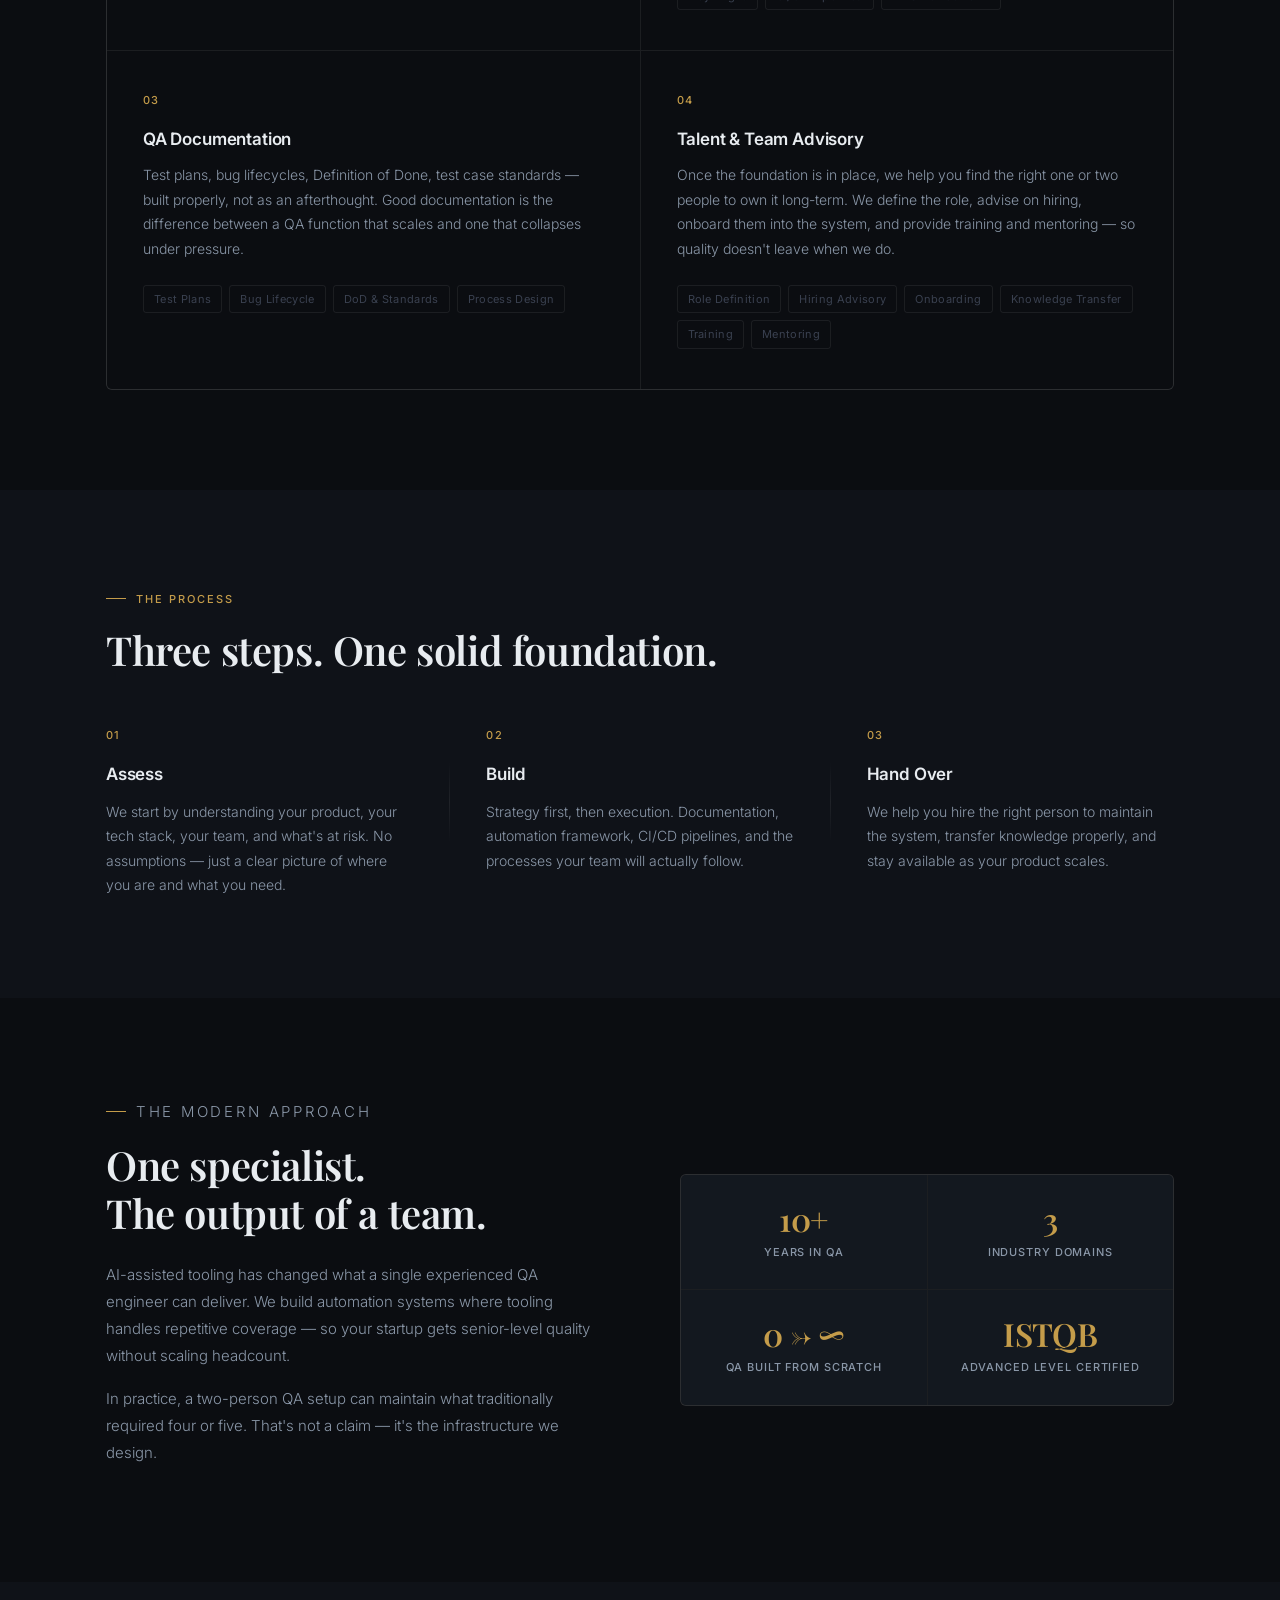
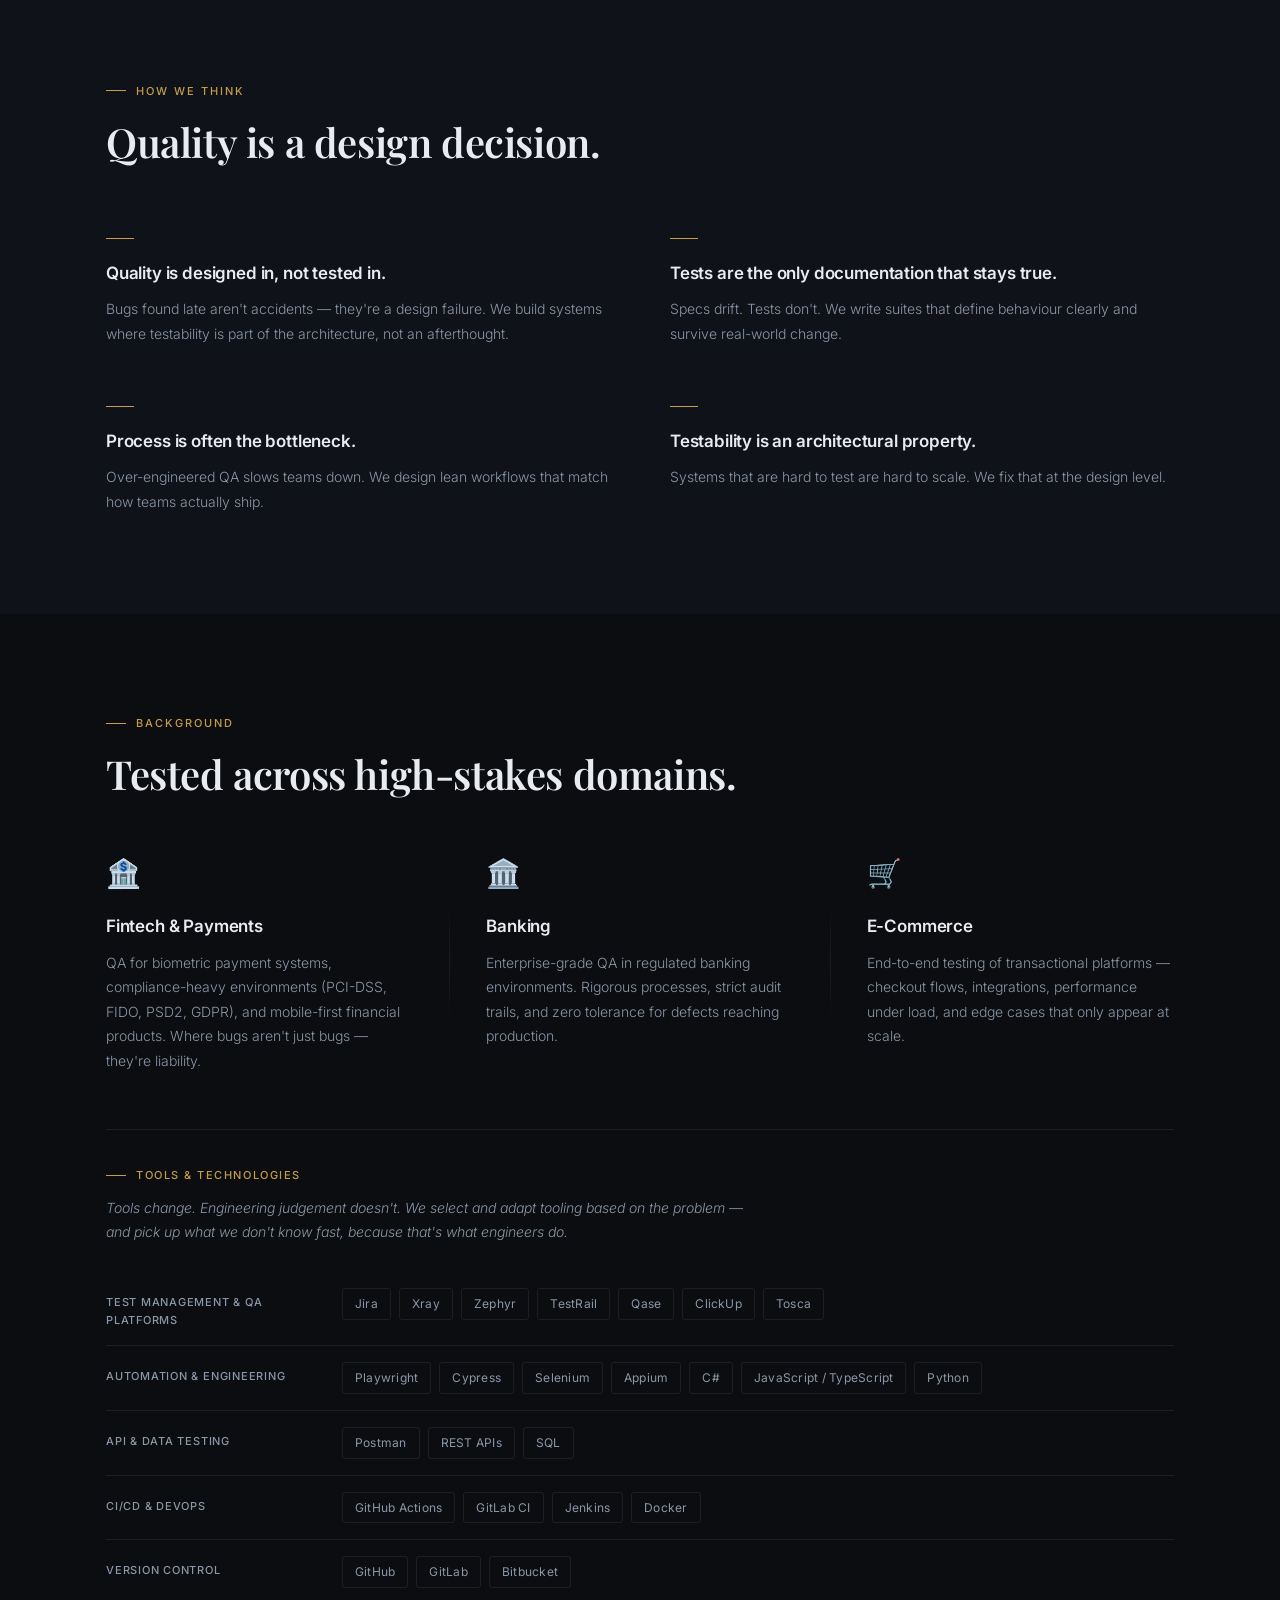
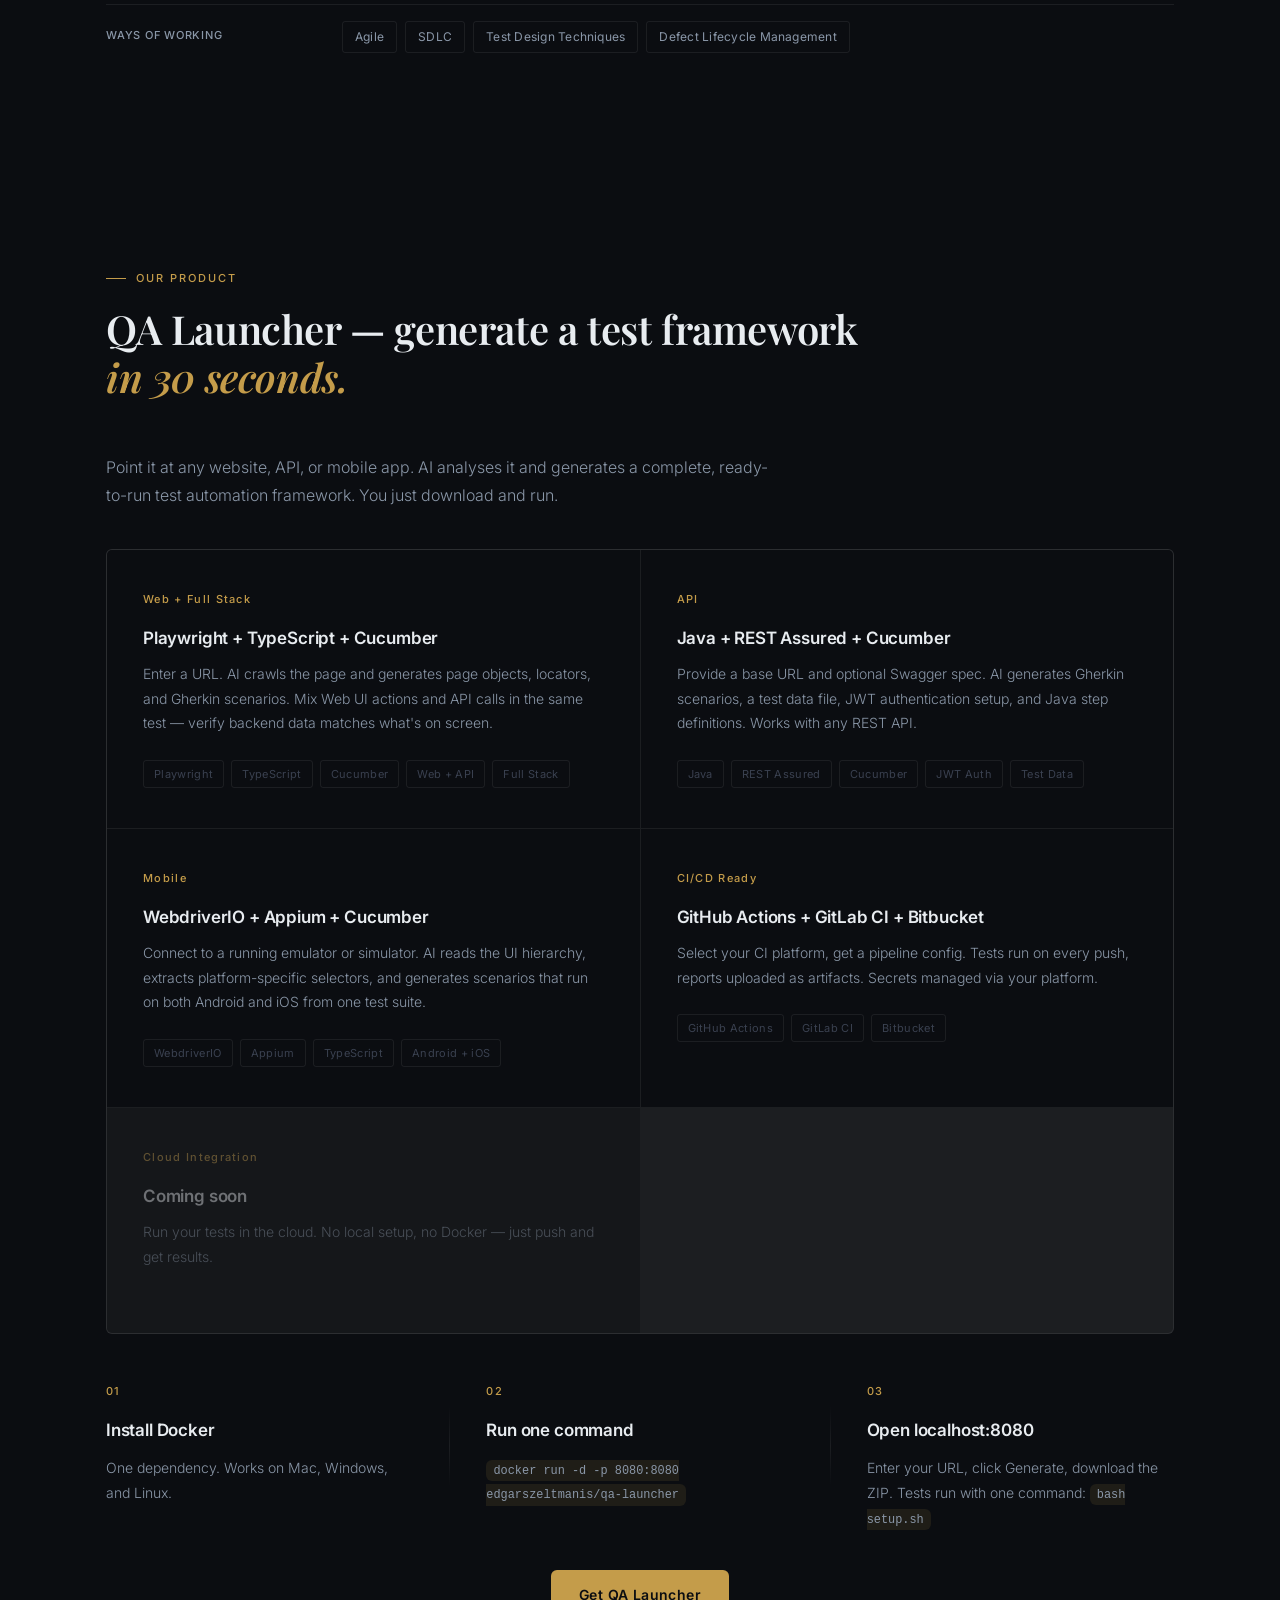
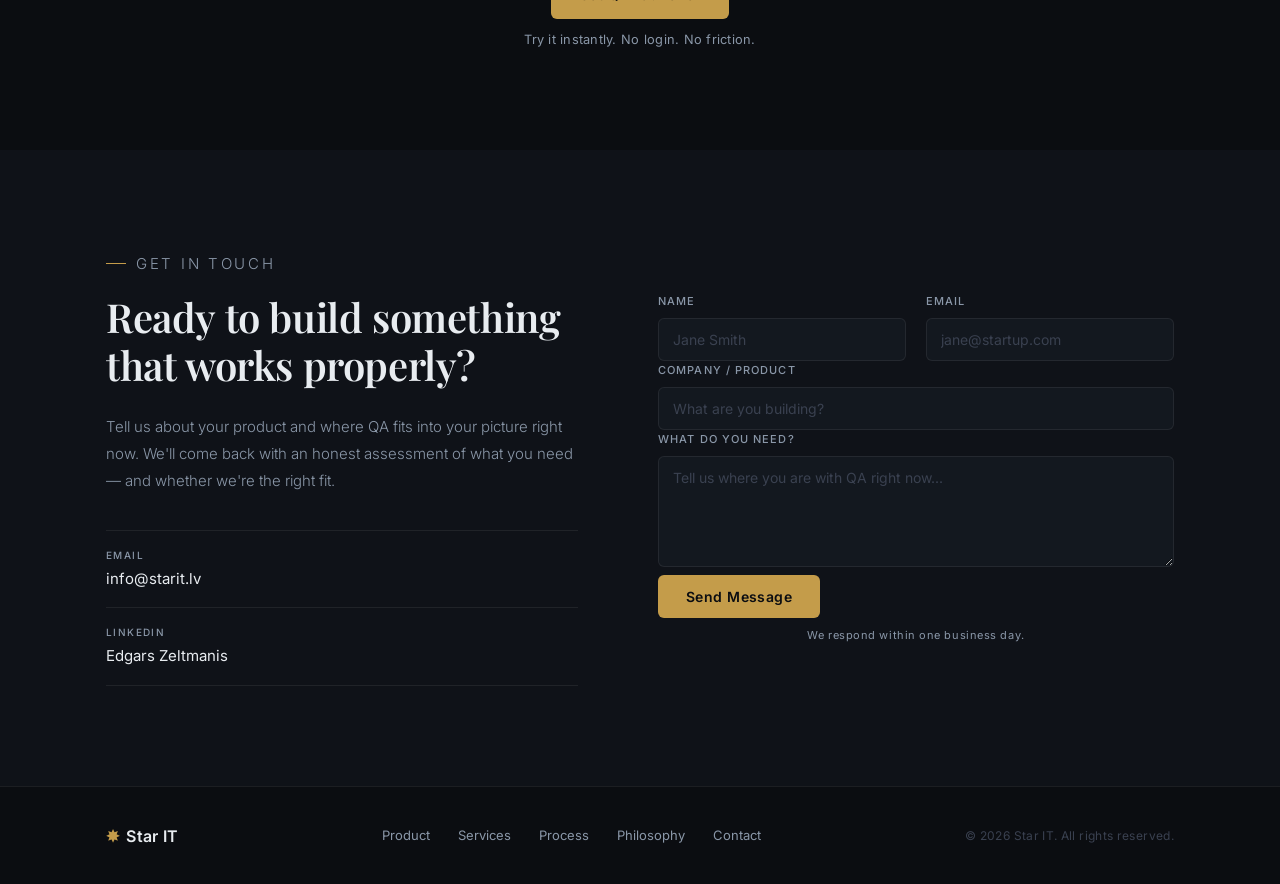
==== commit 089a2c7a: "Fix CI/CD and Cloud cards to match Web/API/Mobile card structure Co-Authored-By: Claude Opus 4.6 (1M" ====
--- a/StarIt Web/index.html
+++ b/StarIt Web/index.html
@@ -329,18 +329,19 @@
                     </div>
                 </div>
 
-                <div class="card reveal reveal-d3" style="display:flex;align-items:center;justify-content:center;min-height:180px">
-                    <div style="text-align:center">
-                        <p class="fw-label" style="color:var(--gold);font-size:0.75rem;font-weight:600;letter-spacing:0.12em;text-transform:uppercase;margin-bottom:0.4rem">CI/CD Ready</p>
-                        <h3>GitHub Actions + GitLab CI + Bitbucket</h3>
-                        <p style="color:var(--muted);font-size:0.9em;margin-top:0.5rem">Select your CI platform, get a pipeline config. Tests run on every push, reports uploaded as artifacts.</p>
+                <div class="card reveal reveal-d3">
+                    <span class="card-num">CI/CD Ready</span>
+                    <h3>GitHub Actions + GitLab CI + Bitbucket</h3>
+                    <p>Select your CI platform, get a pipeline config. Tests run on every push, reports uploaded as artifacts. Secrets managed via your platform.</p>
+                    <div class="tags">
+                        <span>GitHub Actions</span><span>GitLab CI</span><span>Bitbucket</span>
                     </div>
                 </div>
 
                 <div class="card reveal reveal-d3" style="opacity:0.4">
                     <span class="card-num">Cloud Integration</span>
                     <h3>Coming soon</h3>
-                    <p></p>
+                    <p>Run your tests in the cloud. No local setup, no Docker — just push and get results.</p>
                 </div>
             </div>
 
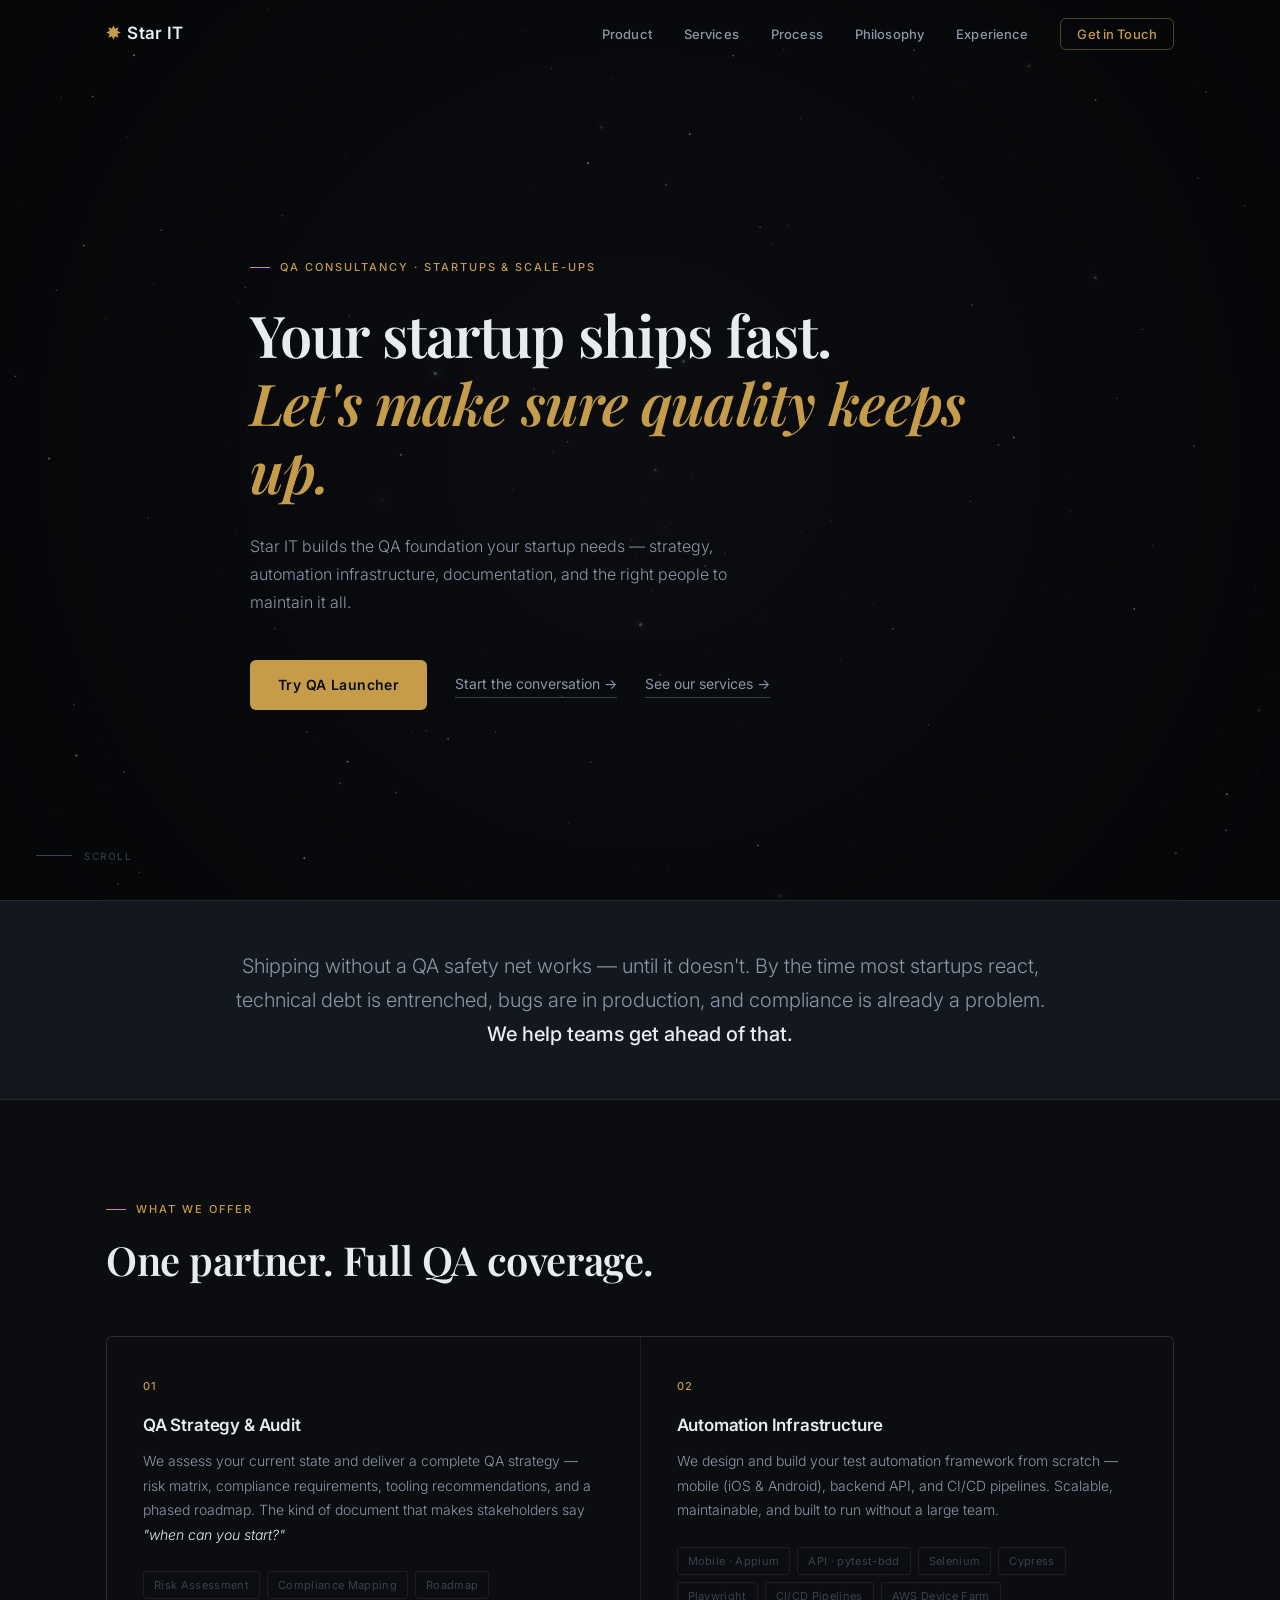
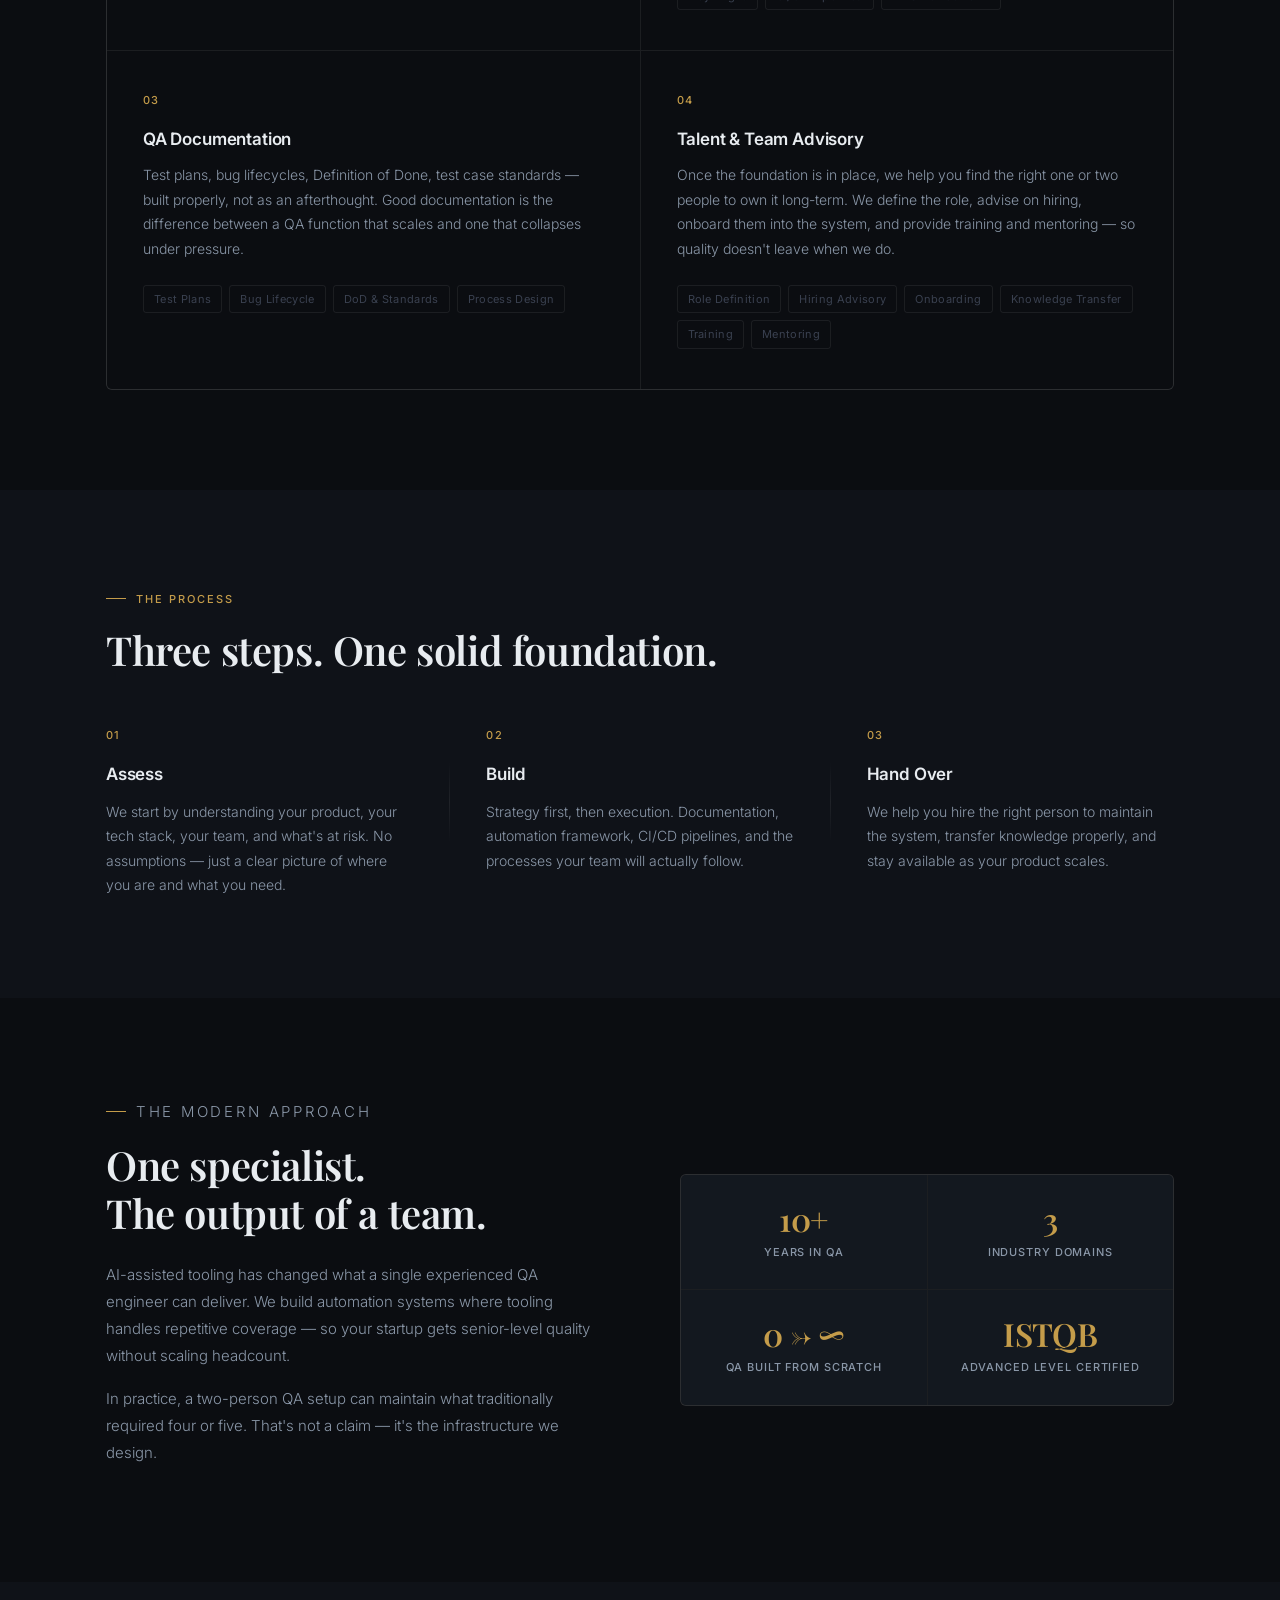
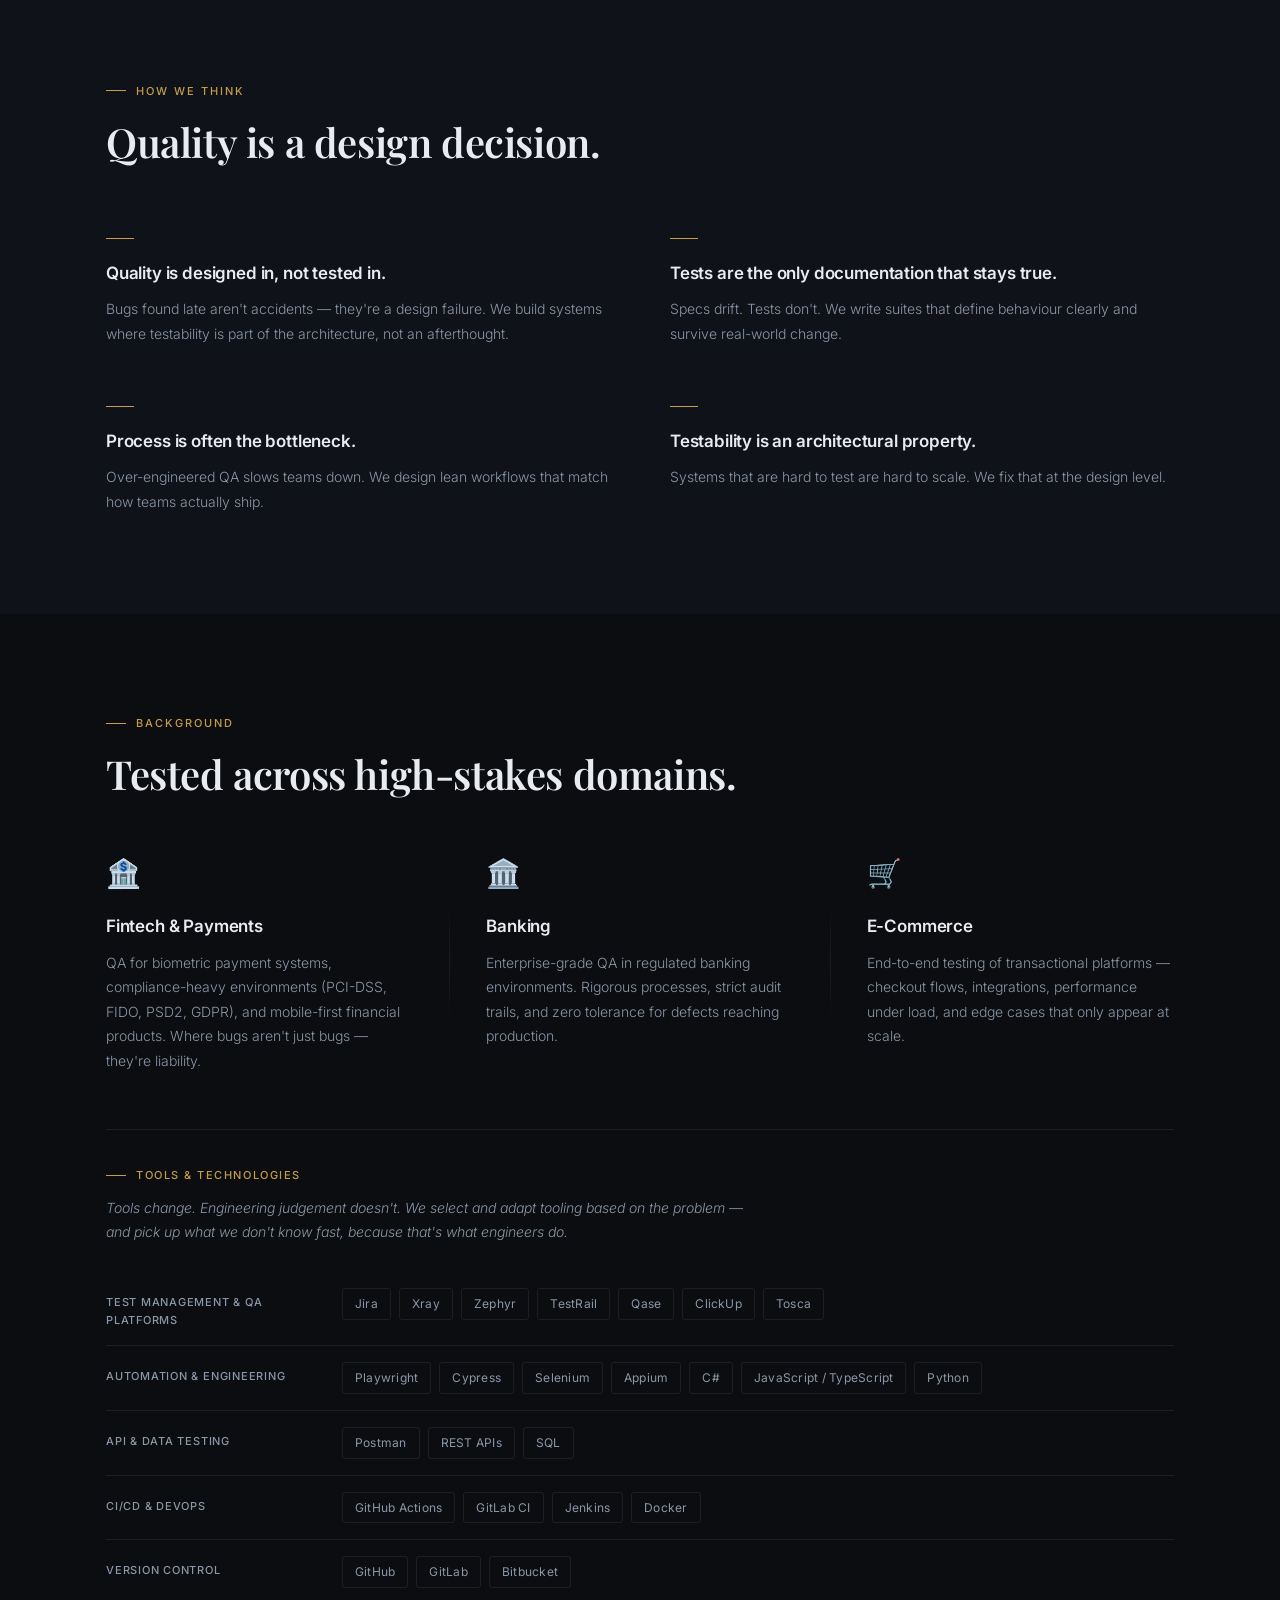
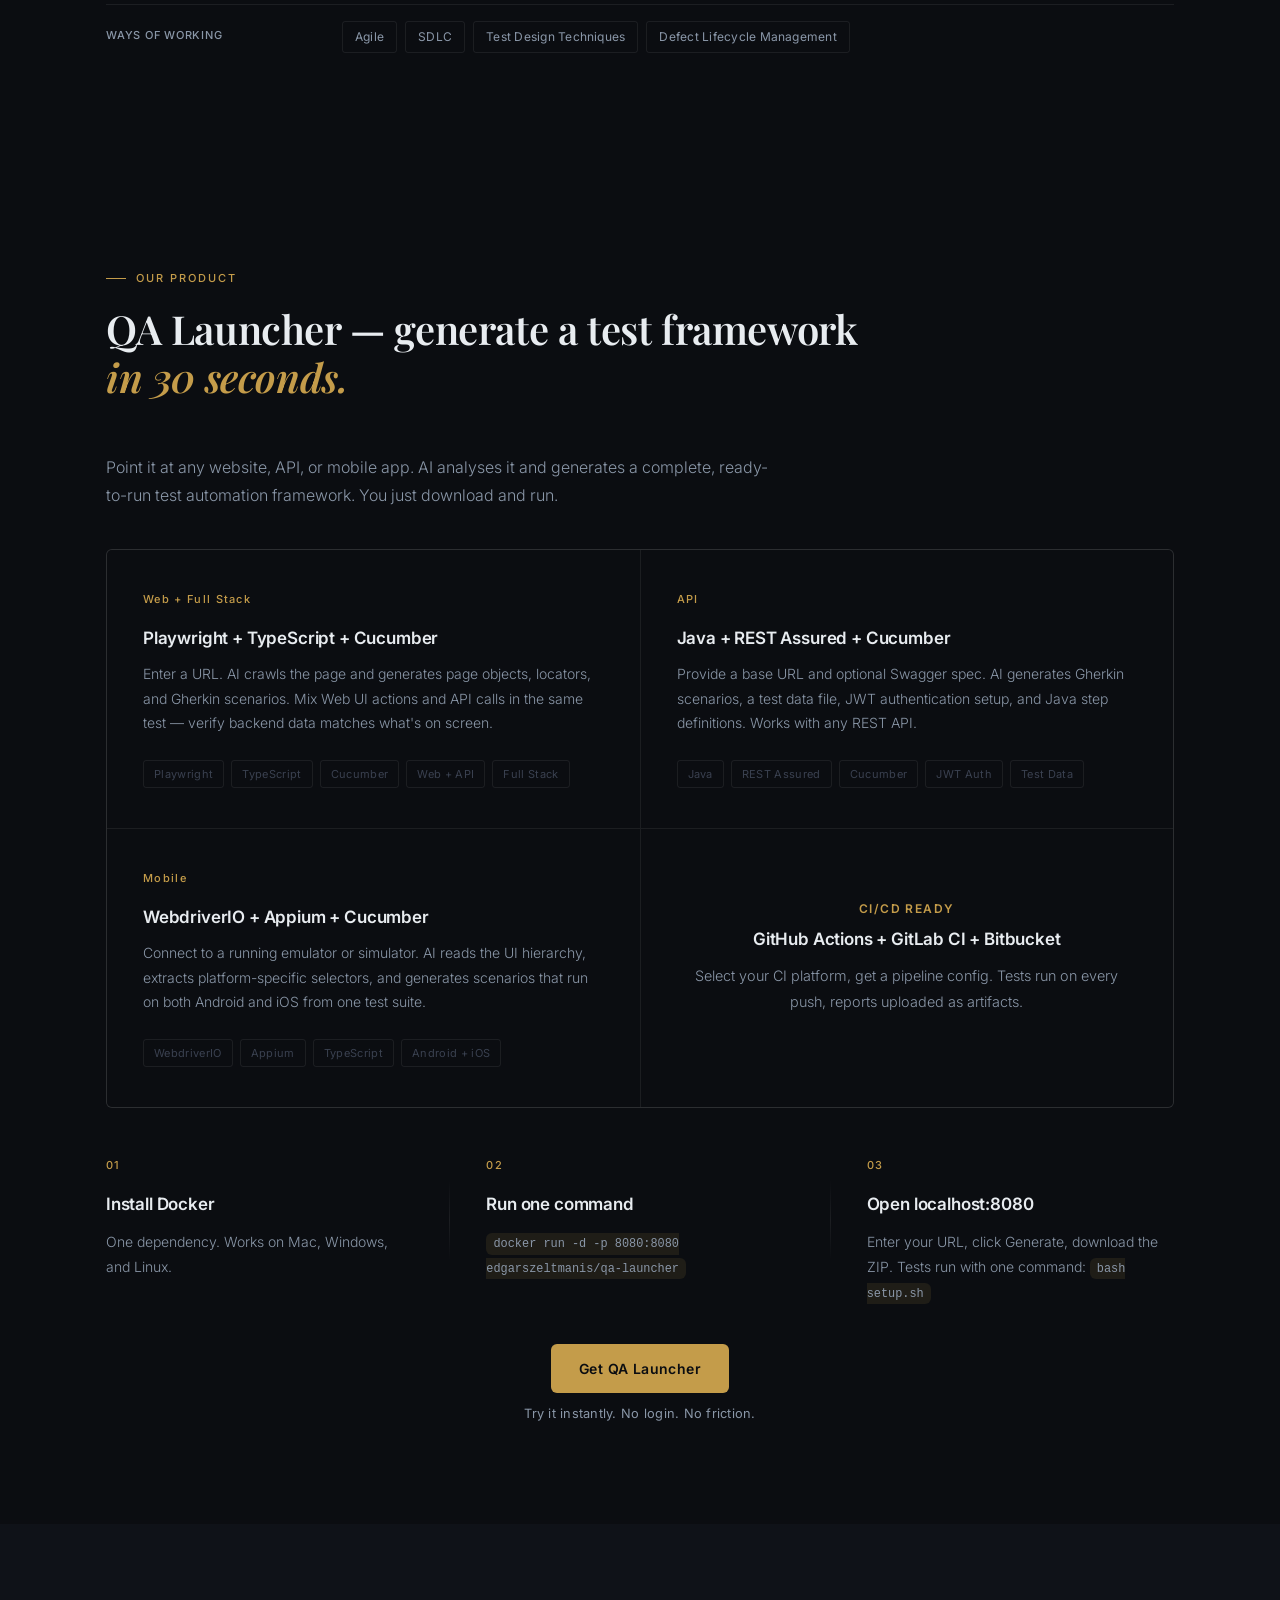
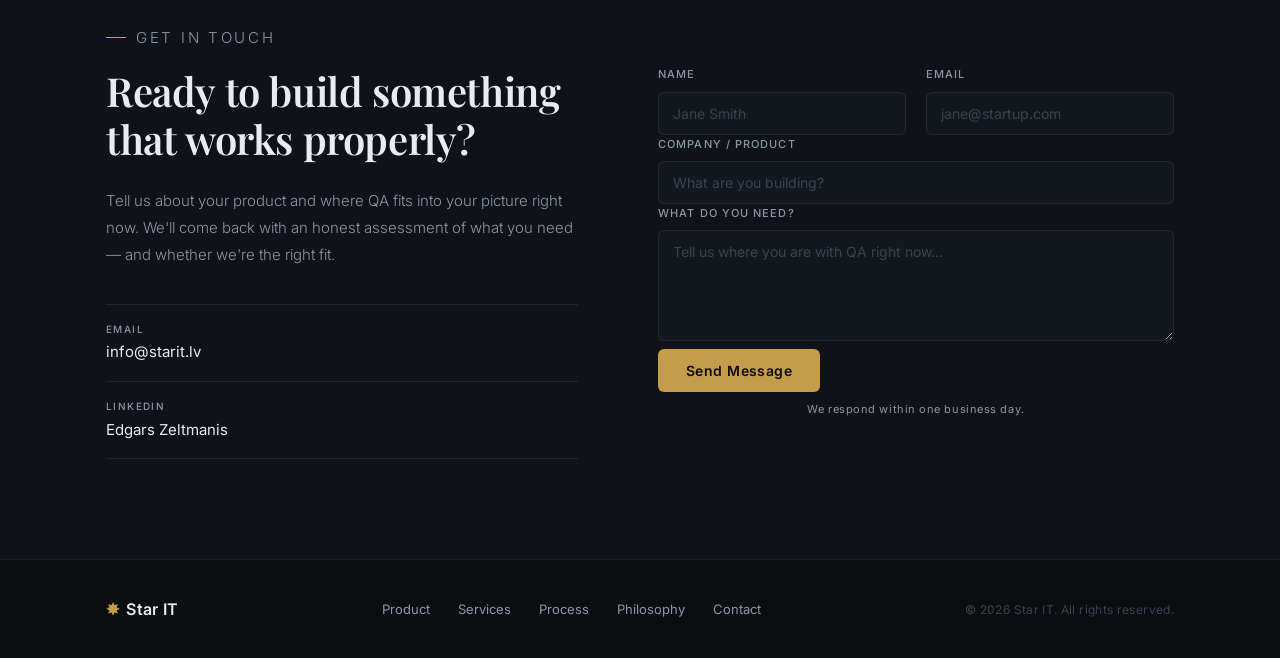
==== commit 3dd664db: "Revert to 4 cards layout — remove Cloud Integration card Co-Authored-By: Claude Opus 4.6 (1M context" ====
--- a/StarIt Web/index.html
+++ b/StarIt Web/index.html
@@ -329,19 +329,12 @@
                     </div>
                 </div>
 
-                <div class="card reveal reveal-d3">
-                    <span class="card-num">CI/CD Ready</span>
-                    <h3>GitHub Actions + GitLab CI + Bitbucket</h3>
-                    <p>Select your CI platform, get a pipeline config. Tests run on every push, reports uploaded as artifacts. Secrets managed via your platform.</p>
-                    <div class="tags">
-                        <span>GitHub Actions</span><span>GitLab CI</span><span>Bitbucket</span>
-                    </div>
-                </div>
-
-                <div class="card reveal reveal-d3" style="opacity:0.4">
-                    <span class="card-num">Cloud Integration</span>
-                    <h3>Coming soon</h3>
-                    <p>Run your tests in the cloud. No local setup, no Docker — just push and get results.</p>
+                <div class="card reveal reveal-d3" style="display:flex;align-items:center;justify-content:center;min-height:180px">
+                    <div style="text-align:center">
+                        <p class="fw-label" style="color:var(--gold);font-size:0.75rem;font-weight:600;letter-spacing:0.12em;text-transform:uppercase;margin-bottom:0.4rem">CI/CD Ready</p>
+                        <h3>GitHub Actions + GitLab CI + Bitbucket</h3>
+                        <p style="color:var(--muted);font-size:0.9em;margin-top:0.5rem">Select your CI platform, get a pipeline config. Tests run on every push, reports uploaded as artifacts.</p>
+                    </div>
                 </div>
             </div>
 
